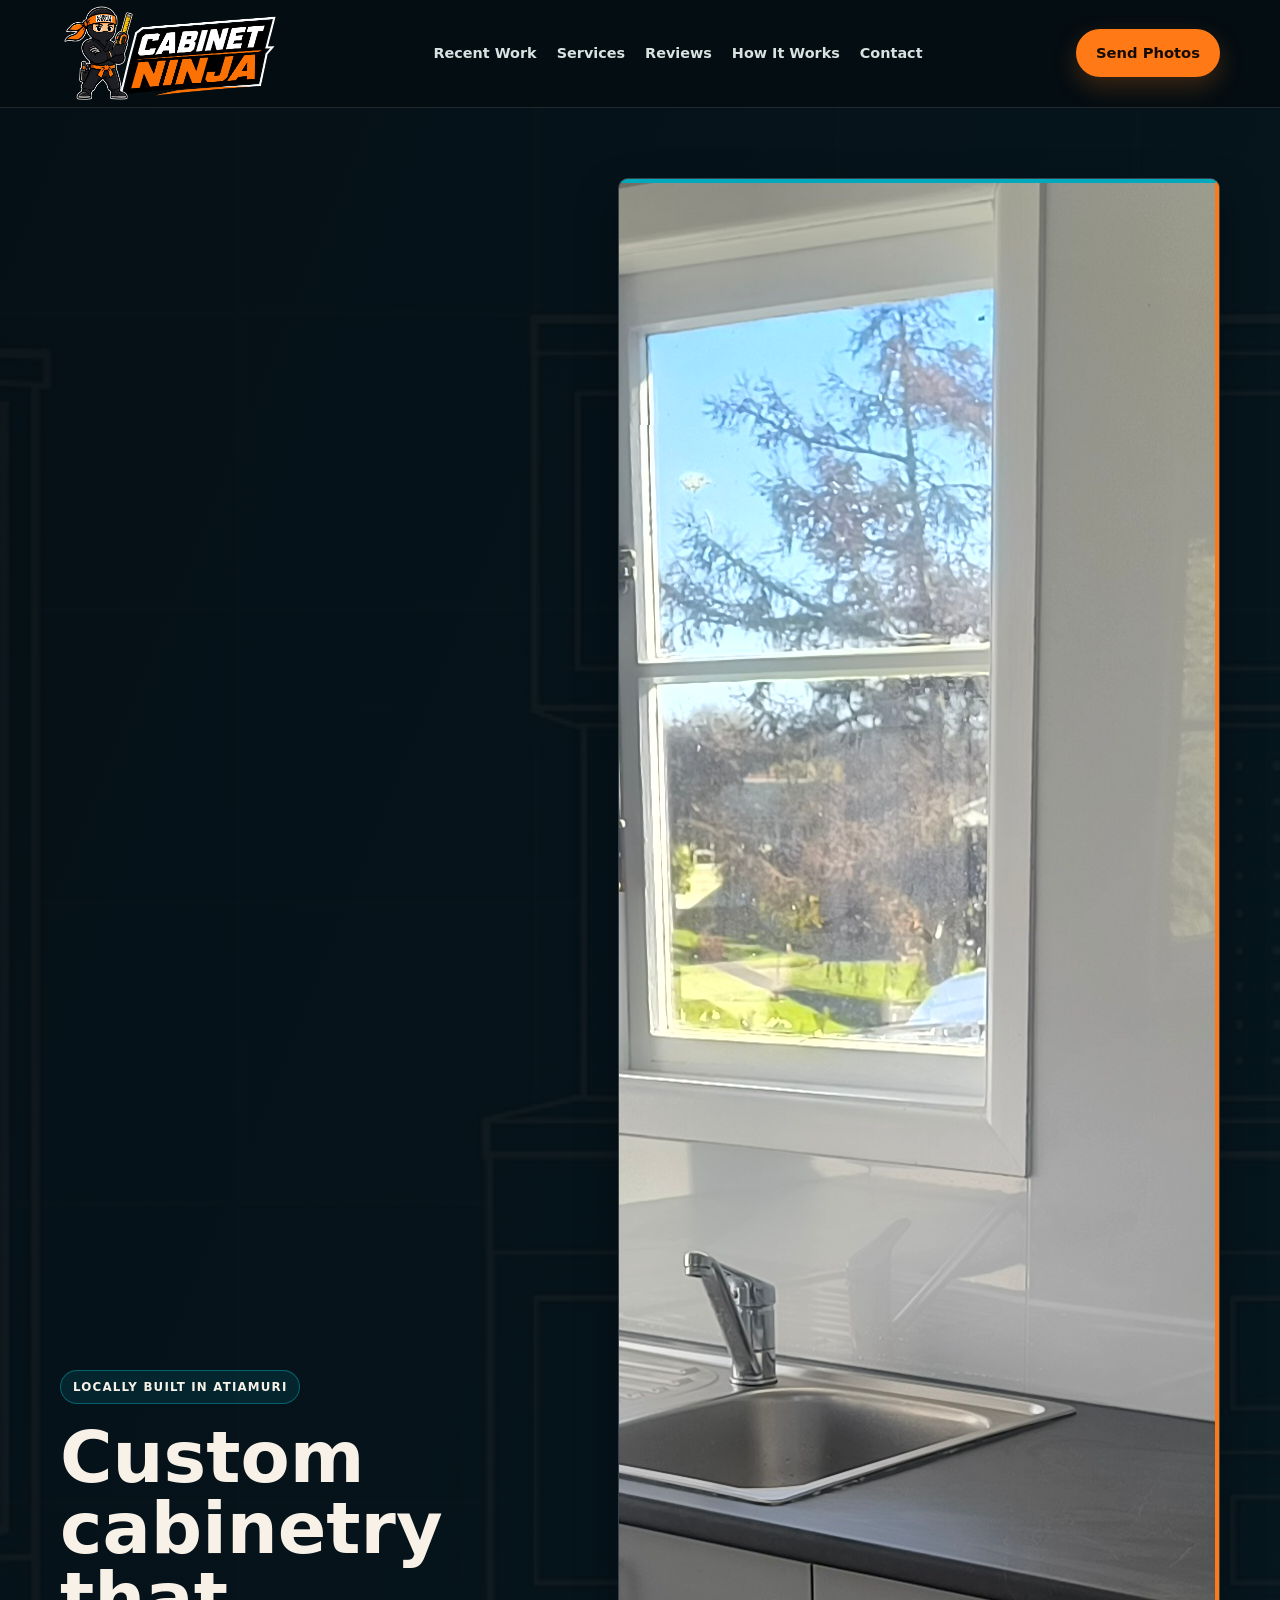
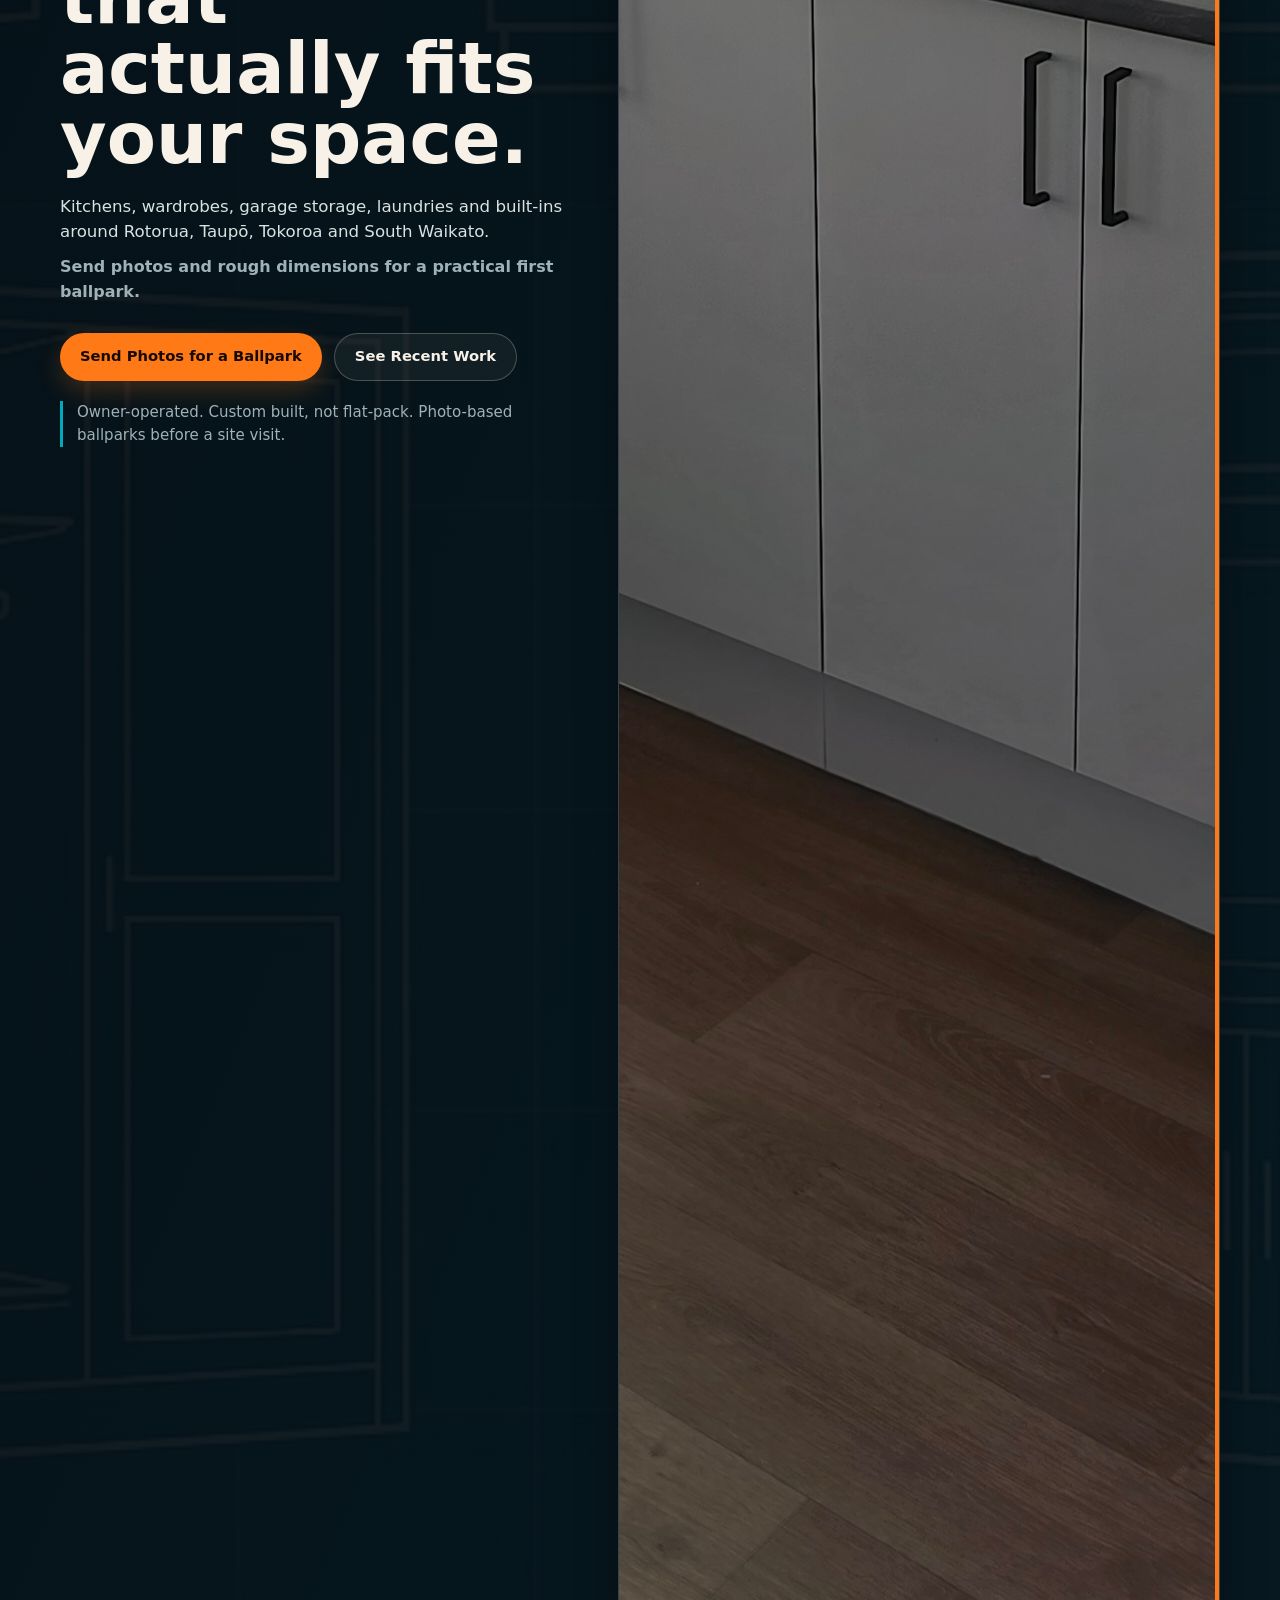
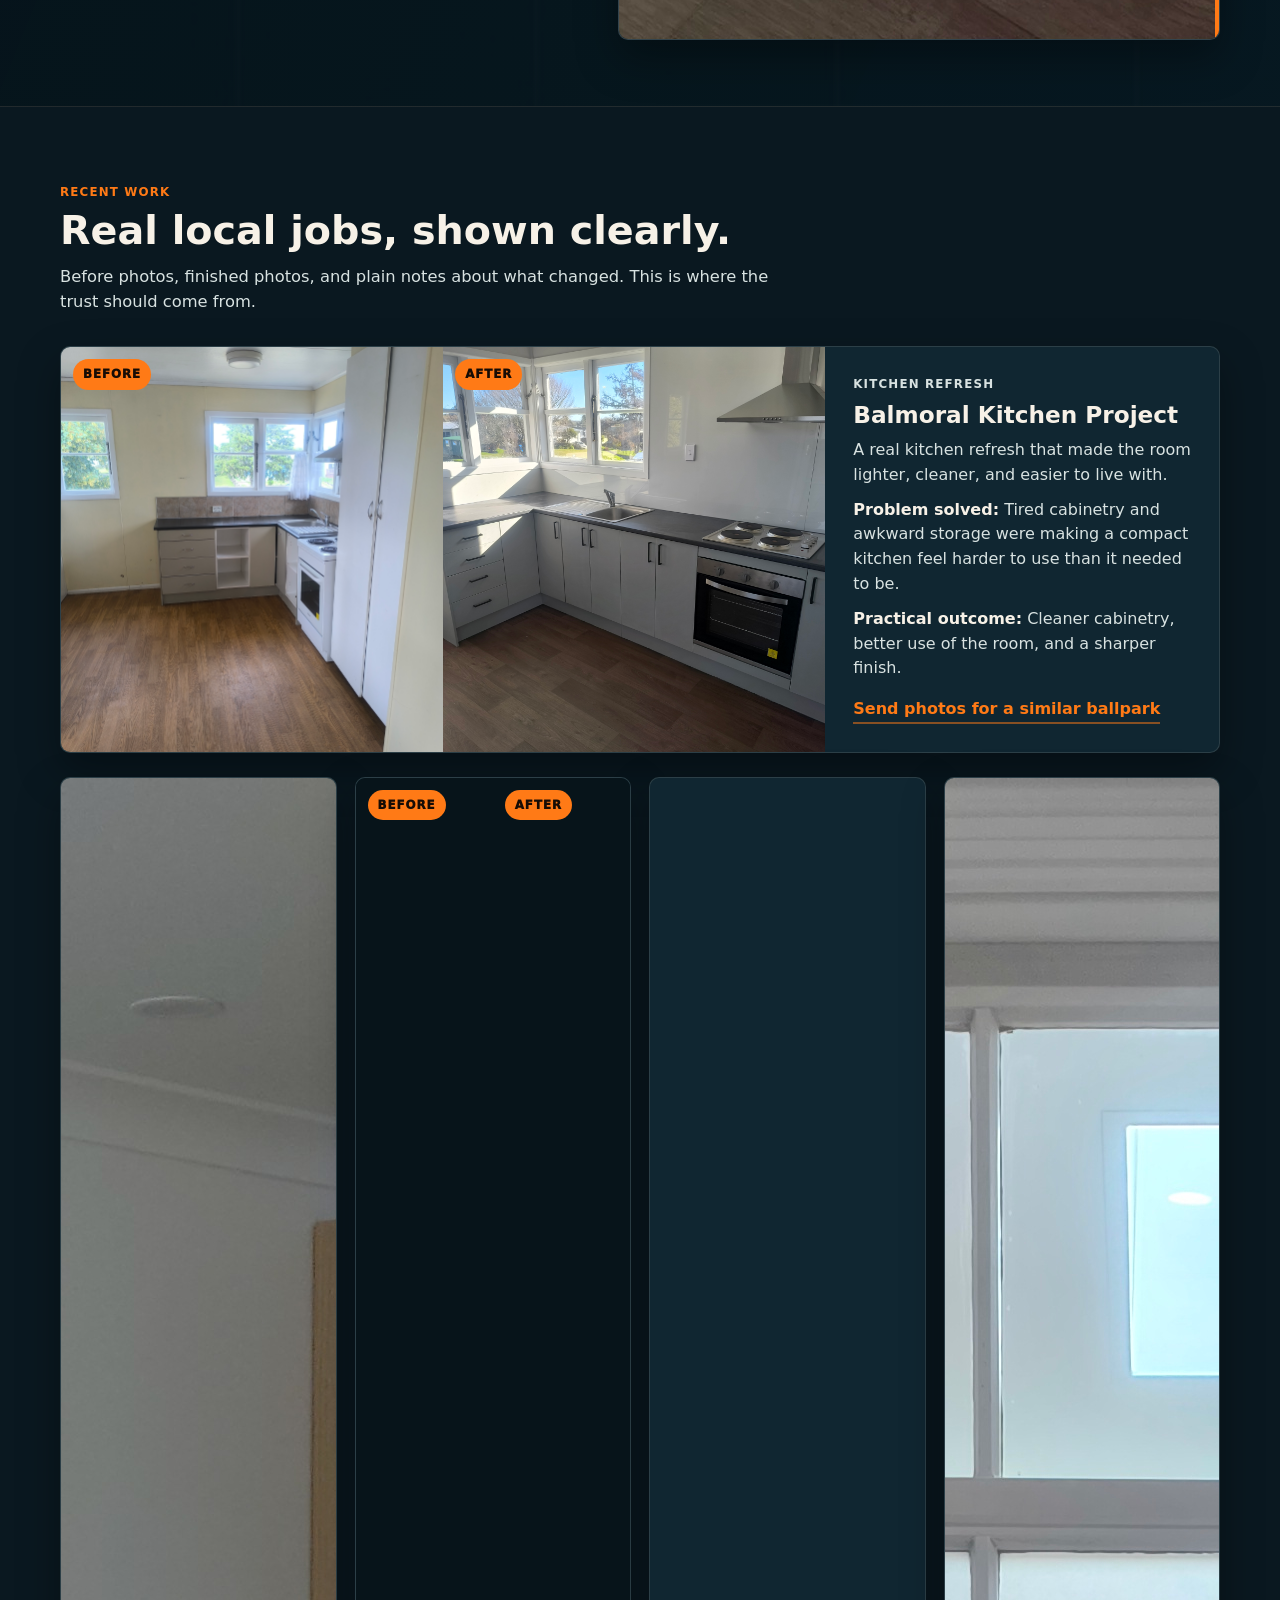
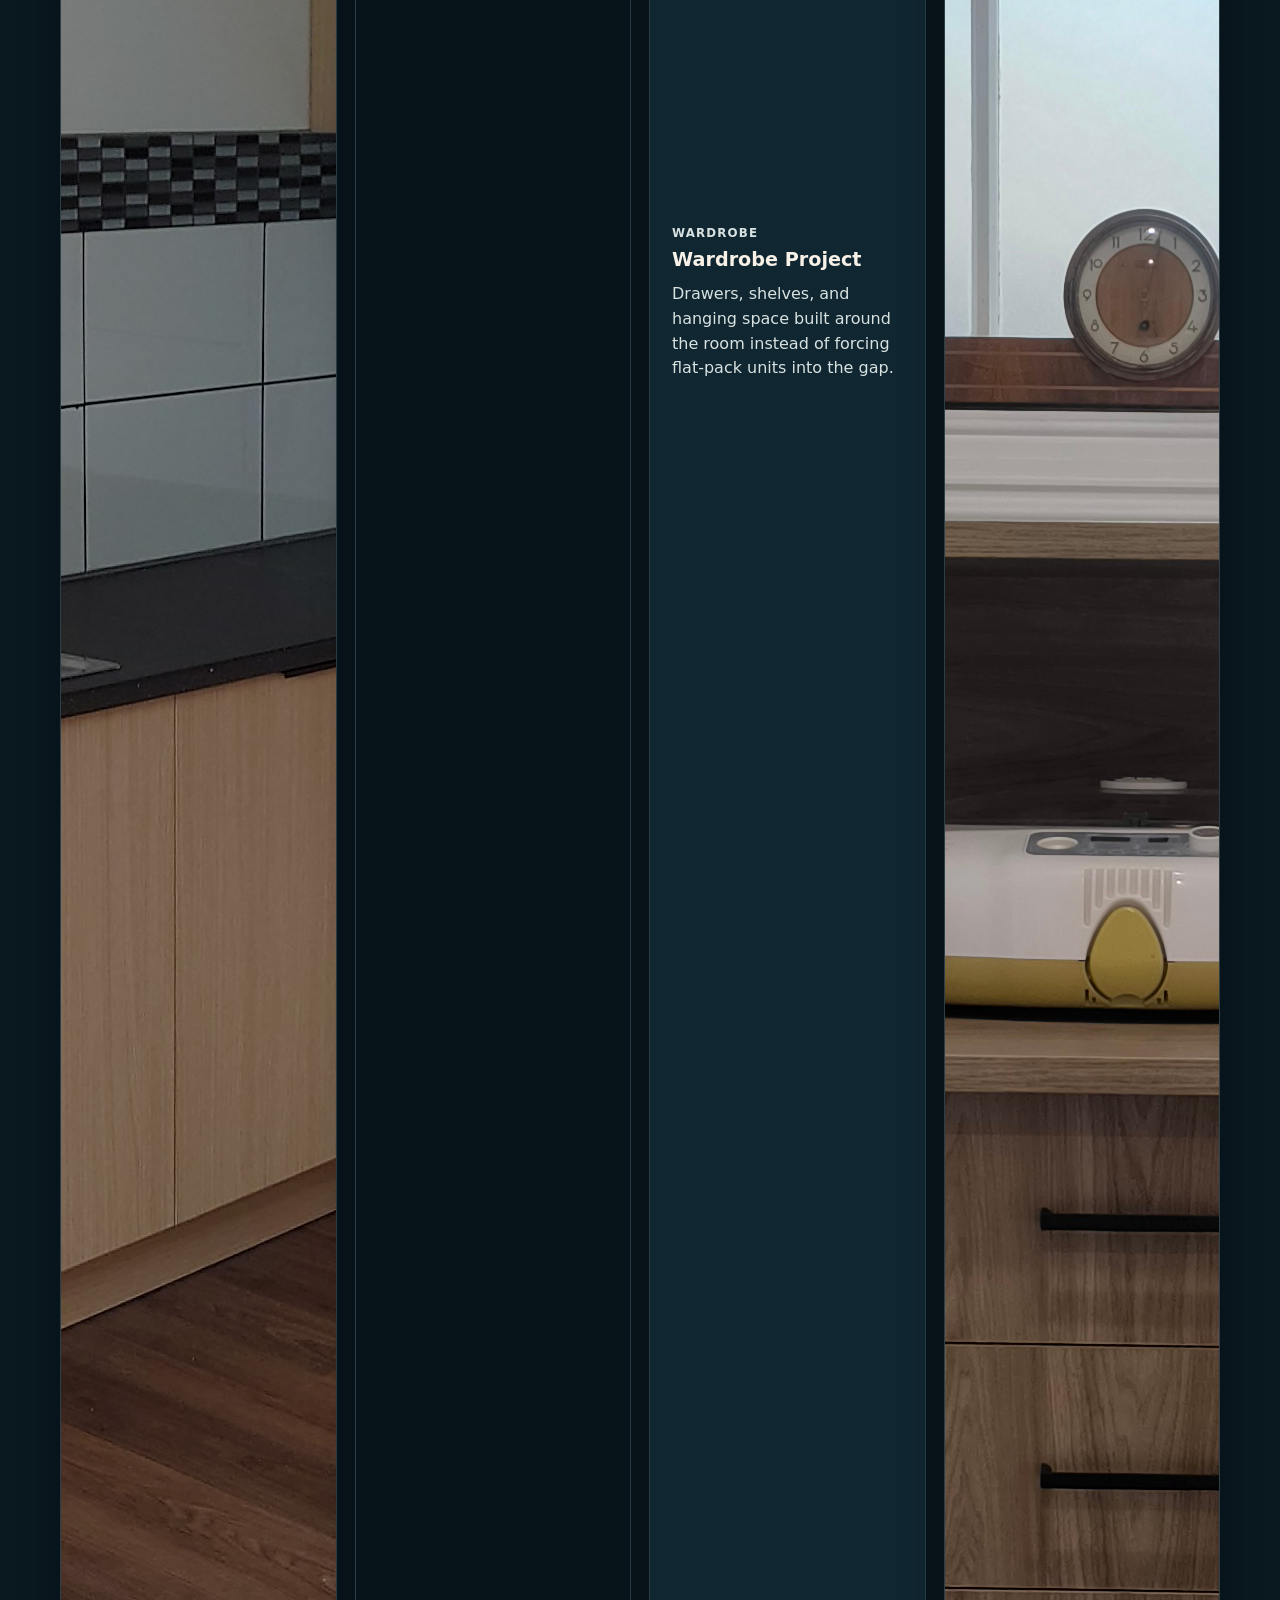
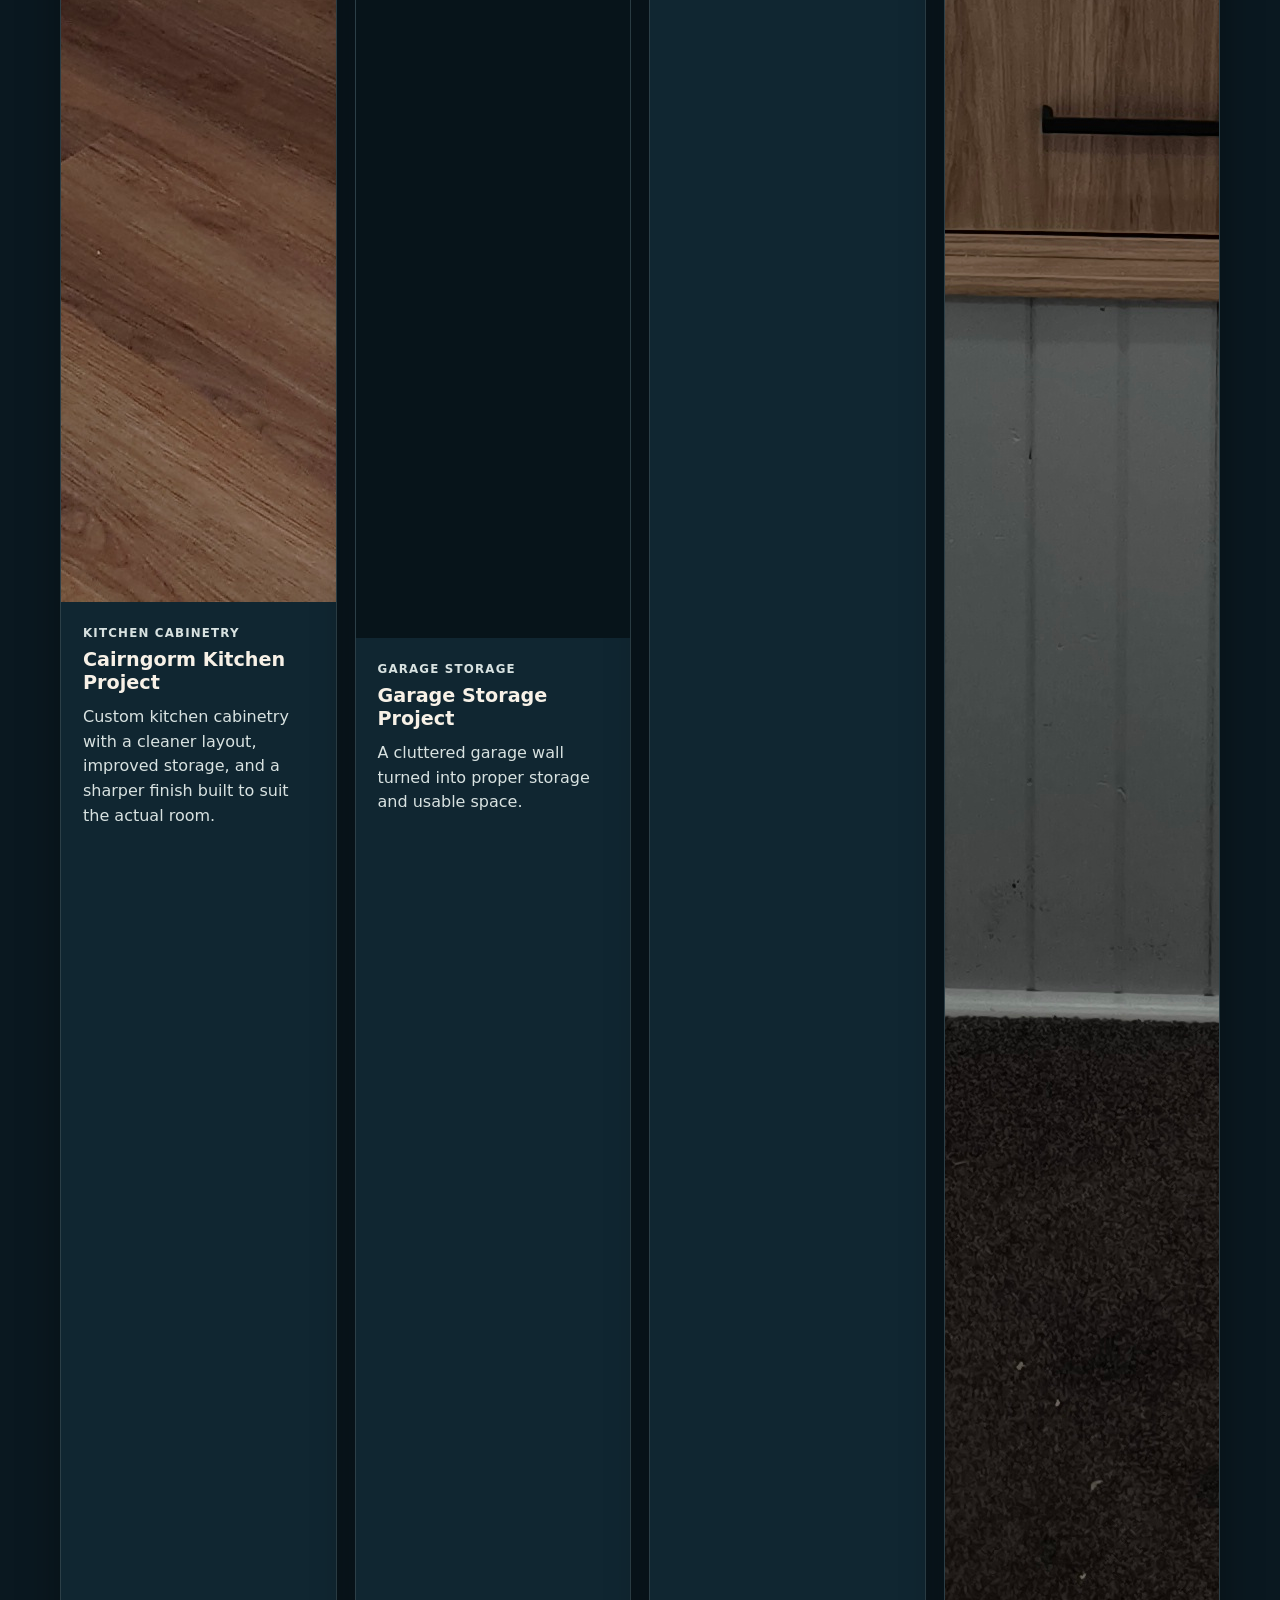
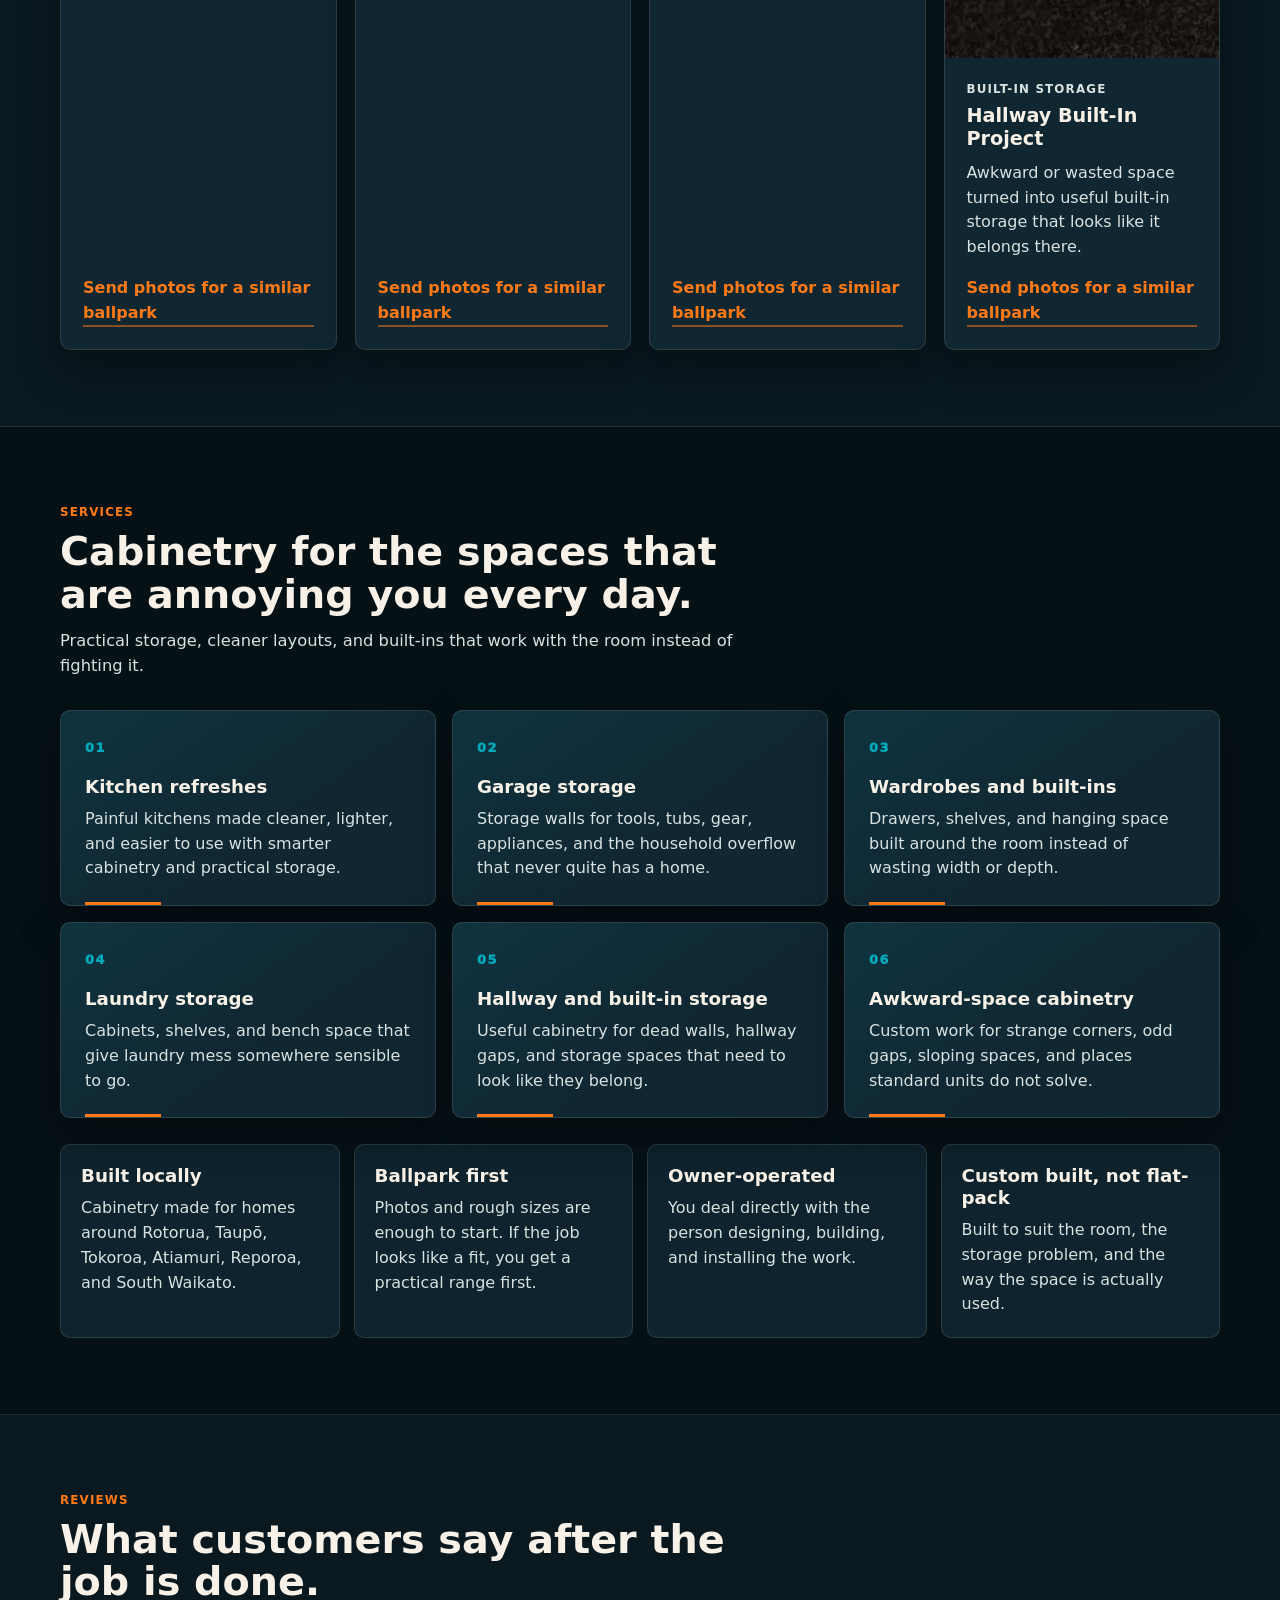
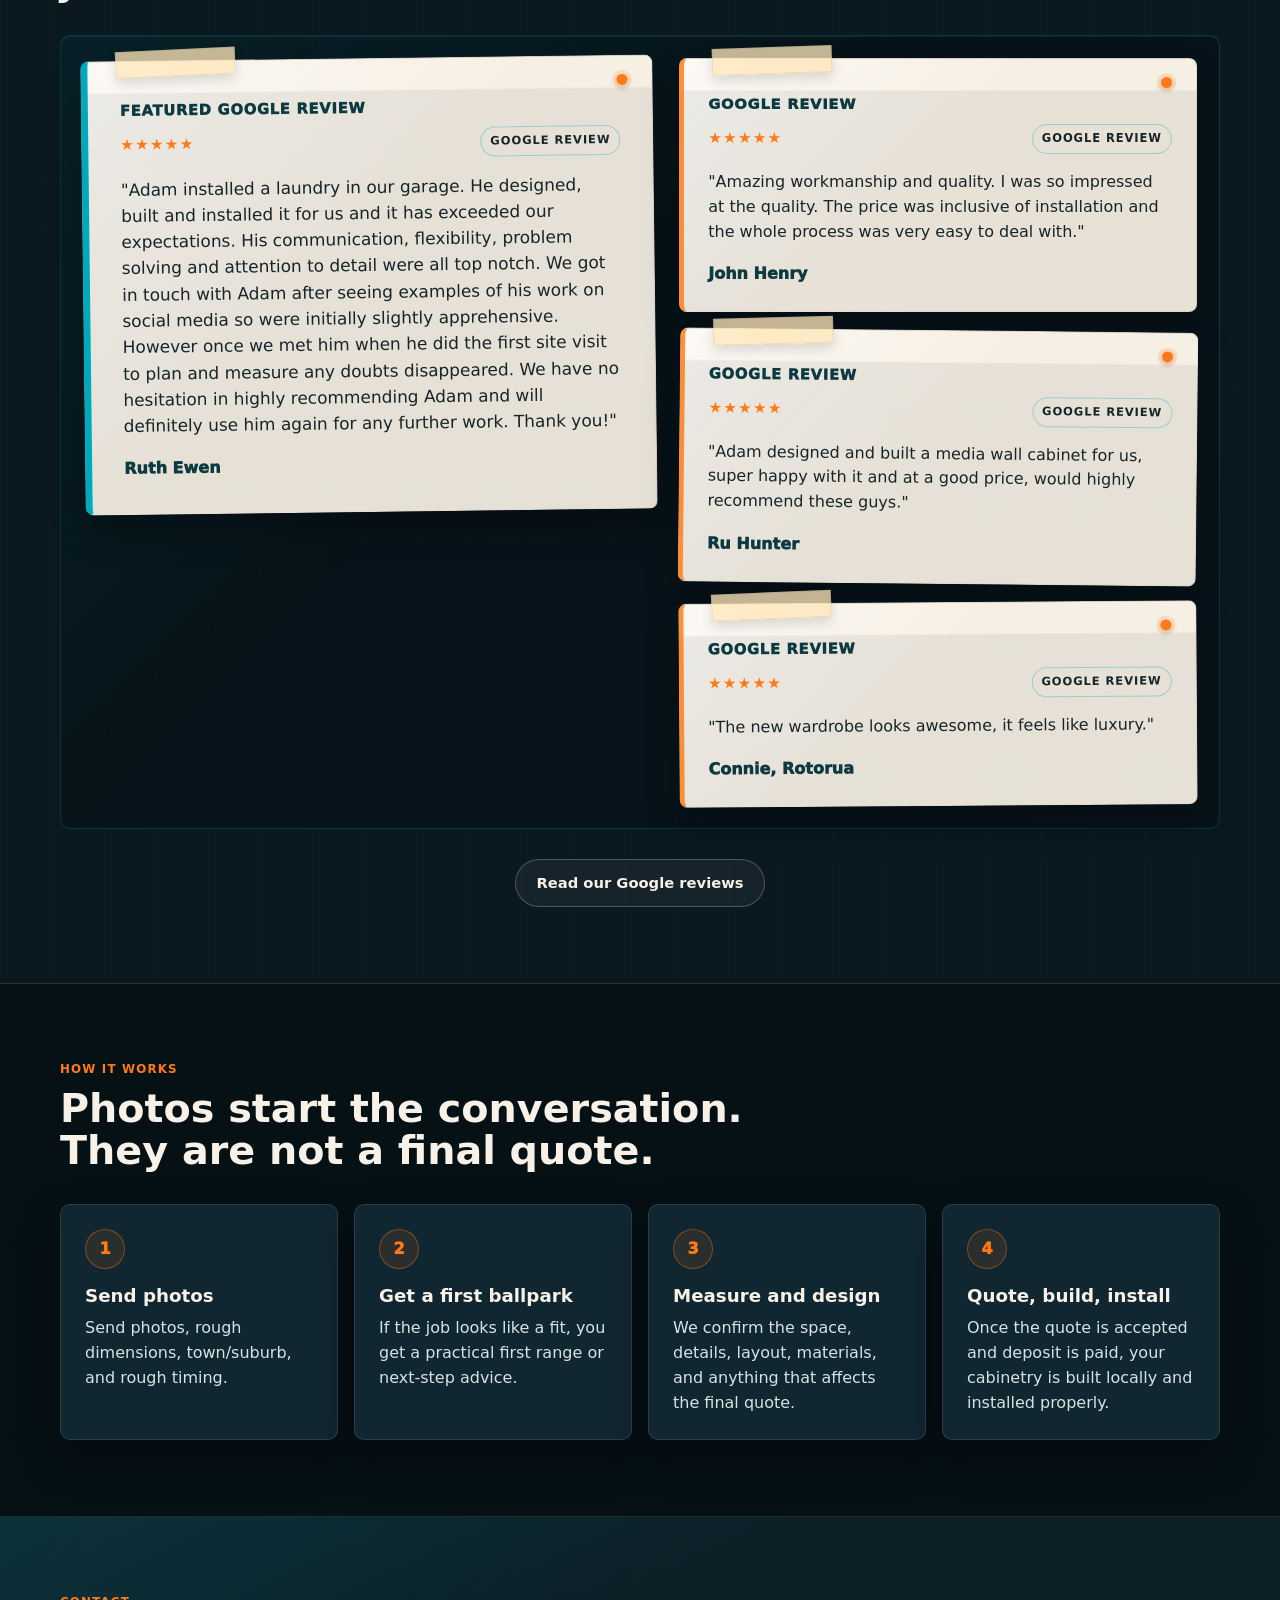
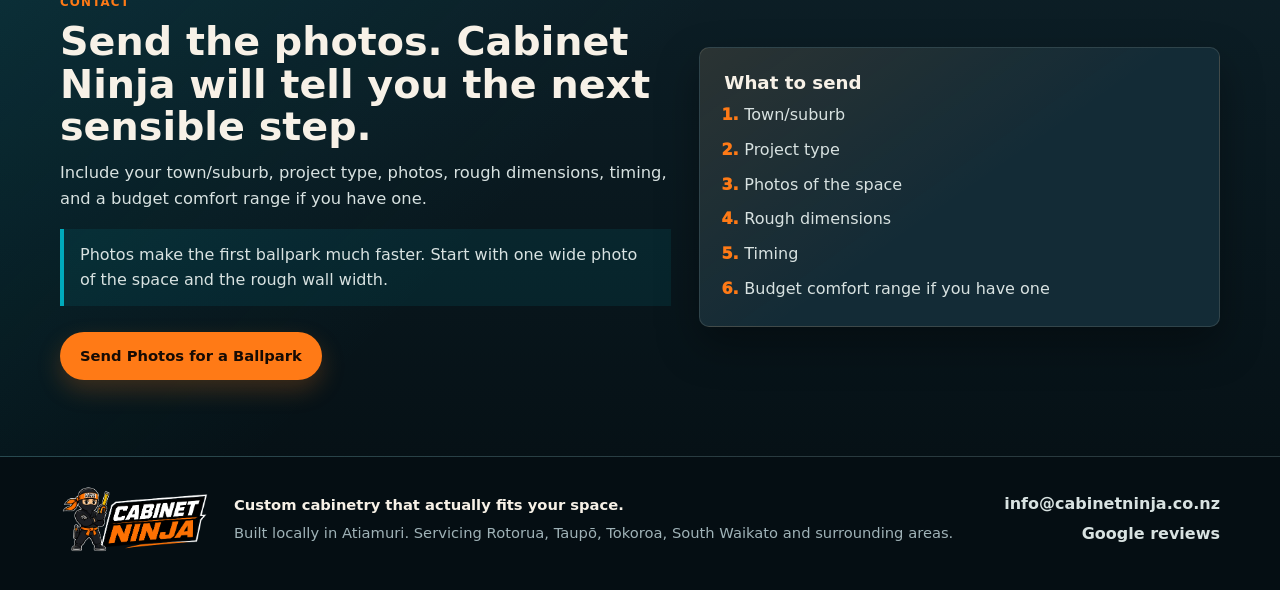
==== index.html @ d68d58af "Tighten homepage image markup Use the Balmoral kitchen hero, add intrinsic image dimensions and load" ====
<!DOCTYPE html>
<html lang="en-NZ">
<head>
  <meta charset="UTF-8" />
  <meta
    name="viewport"
    content="width=device-width, initial-scale=1.0"
  />
  <title>Cabinet Ninja | Custom Cabinetry, Kitchens, Wardrobes &amp; Garage Storage</title>
  <meta
    name="description"
    content="Custom cabinetry for kitchens, laundries, wardrobes, garage storage, hallway storage and built-ins around Rotorua, Taupō, Tokoroa and South Waikato. Send photos for a practical first ballpark."
  />
  <link rel="icon" type="image/svg+xml" href="favicon.svg" />
  <link rel="icon" type="image/png" href="img/4b Icon.png" />
  <link rel="apple-touch-icon" href="img/4b Icon.png" />
  <link rel="stylesheet" href="styles.css" />

  <!-- Google tag (gtag.js) -->
  <script async src="https://www.googletagmanager.com/gtag/js?id=G-3SF2MZD6NL"></script>
  <script>
    window.dataLayer = window.dataLayer || [];
    function gtag(){dataLayer.push(arguments);}
    gtag('js', new Date());
    gtag('config', 'G-3SF2MZD6NL');
  </script>
</head>
<body>
  <header class="site-header">
    <div class="container header-inner">
      <a href="#top" class="logo" aria-label="Cabinet Ninja home">
        <!-- Approved current horizontal/full logo chosen after visually inspecting logo files 1-7. -->
        <img src="img/7b Full Color For Dark Background.png" alt="Cabinet Ninja" width="3492" height="1692" decoding="async" />
      </a>

      <nav class="main-nav" aria-label="Primary navigation">
        <a href="#projects">Recent Work</a>
        <a href="#services">Services</a>
        <a href="#reviews">Reviews</a>
        <a href="#process">How It Works</a>
        <a href="#contact">Contact</a>
      </nav>

      <a href="#contact" class="header-cta">Send Photos</a>
    </div>
  </header>

  <main id="top">
    <section class="hero">
      <div class="container hero-grid">
        <div class="hero-copy">
          <p class="eyebrow">Locally built in Atiamuri</p>
          <h1>Custom cabinetry that actually fits your space.</h1>
          <p class="hero-text">
            Kitchens, wardrobes, garage storage, laundries and built-ins around Rotorua, Taupō, Tokoroa and South Waikato.
          </p>
          <p class="hero-support">Send photos and rough dimensions for a practical first ballpark.</p>

          <div class="hero-actions">
            <a href="#contact" class="btn btn-primary">Send Photos for a Ballpark</a>
            <a href="#projects" class="btn btn-secondary">See Recent Work</a>
          </div>

          <p class="trust-line">Owner-operated. Custom built, not flat-pack. Photo-based ballparks before a site visit.</p>
        </div>

        <figure class="hero-image-card">
          <img src="img/220 balmoral kitchen after.jpg" alt="Finished Cabinet Ninja Balmoral kitchen cabinetry" class="hero-image image-balmoral-after" width="4080" height="3060" fetchpriority="high" decoding="async" />
        </figure>
      </div>
    </section>

    <section class="projects section-dark-alt" id="projects">
      <div class="container">
        <div class="section-head">
          <p class="section-kicker">Recent Work</p>
          <h2>Real local jobs, shown clearly.</h2>
          <p class="section-text">
            Before photos, finished photos, and plain notes about what changed. This is where the trust should come from.
          </p>
        </div>

        <article class="feature-project">
          <div class="before-after">
            <figure>
              <img src="img/220 balmoral kitchen before 2.jpg" alt="Balmoral kitchen before Cabinet Ninja cabinetry refresh" class="image-balmoral-before" width="3060" height="4080" loading="lazy" decoding="async" />
              <figcaption>Before</figcaption>
            </figure>
            <figure>
              <img src="img/220 balmoral kitchen after.jpg" alt="Balmoral kitchen after Cabinet Ninja cabinetry refresh" class="image-balmoral-after" width="4080" height="3060" loading="lazy" decoding="async" />
              <figcaption>After</figcaption>
            </figure>
          </div>

          <div class="project-copy">
            <p class="project-label">Kitchen refresh</p>
            <h3>Balmoral Kitchen Project</h3>
            <p>A real kitchen refresh that made the room lighter, cleaner, and easier to live with.</p>
            <p><strong>Problem solved:</strong> Tired cabinetry and awkward storage were making a compact kitchen feel harder to use than it needed to be.</p>
            <p><strong>Practical outcome:</strong> Cleaner cabinetry, better use of the room, and a sharper finish.</p>
            <a href="#contact">Send photos for a similar ballpark</a>
          </div>
        </article>

        <div class="projects-grid">
          <article class="project-card">
            <img src="img/Cairngorm Kitchen after.jpeg" alt="Finished Cairngorm kitchen cabinetry by Cabinet Ninja" class="image-cairngorm-after" width="4032" height="3024" loading="lazy" decoding="async" />
            <div class="project-copy">
              <p class="project-label">Kitchen cabinetry</p>
              <h3>Cairngorm Kitchen Project</h3>
              <p>Custom kitchen cabinetry with a cleaner layout, improved storage, and a sharper finish built to suit the actual room.</p>
              <a href="#contact">Send photos for a similar ballpark</a>
            </div>
          </article>

          <article class="project-card">
            <div class="mini-before-after">
              <figure>
                <img src="img/karen garage before.jpg" alt="Garage wall before custom storage cabinetry" class="image-garage-before" width="4080" height="3060" loading="lazy" decoding="async" />
                <figcaption>Before</figcaption>
              </figure>
              <figure>
                <img src="img/karen garage after.jpg" alt="Garage wall after custom storage cabinetry" class="image-garage-after" width="4080" height="3060" loading="lazy" decoding="async" />
                <figcaption>After</figcaption>
              </figure>
            </div>
            <div class="project-copy">
              <p class="project-label">Garage storage</p>
              <h3>Garage Storage Project</h3>
              <p>A cluttered garage wall turned into proper storage and usable space.</p>
              <a href="#contact">Send photos for a similar ballpark</a>
            </div>
          </article>

          <article class="project-card">
            <img src="img/wardrobe.jpg" alt="Custom wardrobe drawers, shelves and hanging storage" class="image-wardrobe" width="1024" height="1024" loading="lazy" decoding="async" />
            <div class="project-copy">
              <p class="project-label">Wardrobe</p>
              <h3>Wardrobe Project</h3>
              <p>Drawers, shelves, and hanging space built around the room instead of forcing flat-pack units into the gap.</p>
              <a href="#contact">Send photos for a similar ballpark</a>
            </div>
          </article>

          <article class="project-card">
            <img src="img/hallway after.jpg" alt="Hallway space after custom built-in storage was installed" class="image-hallway-after" width="3060" height="4080" loading="lazy" decoding="async" />
            <div class="project-copy">
              <p class="project-label">Built-in storage</p>
              <h3>Hallway Built-In Project</h3>
              <p>Awkward or wasted space turned into useful built-in storage that looks like it belongs there.</p>
              <a href="#contact">Send photos for a similar ballpark</a>
            </div>
          </article>
        </div>
      </div>
    </section>

    <section class="services section-dark" id="services">
      <div class="container">
        <div class="section-head">
          <p class="section-kicker">Services</p>
          <h2>Cabinetry for the spaces that are annoying you every day.</h2>
          <p class="section-text">
            Practical storage, cleaner layouts, and built-ins that work with the room instead of fighting it.
          </p>
        </div>

        <div class="services-grid">
          <article class="service-card">
            <span class="service-mark">01</span>
            <h3>Kitchen refreshes</h3>
            <p>Painful kitchens made cleaner, lighter, and easier to use with smarter cabinetry and practical storage.</p>
          </article>

          <article class="service-card">
            <span class="service-mark">02</span>
            <h3>Garage storage</h3>
            <p>Storage walls for tools, tubs, gear, appliances, and the household overflow that never quite has a home.</p>
          </article>

          <article class="service-card">
            <span class="service-mark">03</span>
            <h3>Wardrobes and built-ins</h3>
            <p>Drawers, shelves, and hanging space built around the room instead of wasting width or depth.</p>
          </article>

          <article class="service-card">
            <span class="service-mark">04</span>
            <h3>Laundry storage</h3>
            <p>Cabinets, shelves, and bench space that give laundry mess somewhere sensible to go.</p>
          </article>

          <article class="service-card">
            <span class="service-mark">05</span>
            <h3>Hallway and built-in storage</h3>
            <p>Useful cabinetry for dead walls, hallway gaps, and storage spaces that need to look like they belong.</p>
          </article>

          <article class="service-card">
            <span class="service-mark">06</span>
            <h3>Awkward-space cabinetry</h3>
            <p>Custom work for strange corners, odd gaps, sloping spaces, and places standard units do not solve.</p>
          </article>
        </div>

        <div class="trust-cards" aria-label="Cabinet Ninja trust points">
          <article>
            <h3>Built locally</h3>
            <p>Cabinetry made for homes around Rotorua, Taupō, Tokoroa, Atiamuri, Reporoa, and South Waikato.</p>
          </article>
          <article>
            <h3>Ballpark first</h3>
            <p>Photos and rough sizes are enough to start. If the job looks like a fit, you get a practical range first.</p>
          </article>
          <article>
            <h3>Owner-operated</h3>
            <p>You deal directly with the person designing, building, and installing the work.</p>
          </article>
          <article>
            <h3>Custom built, not flat-pack</h3>
            <p>Built to suit the room, the storage problem, and the way the space is actually used.</p>
          </article>
        </div>
      </div>
    </section>

    <section class="reviews section-dark-alt" id="reviews">
      <div class="container">
        <div class="section-head">
          <p class="section-kicker">Reviews</p>
          <h2>What customers say after the job is done.</h2>
        </div>

        <div class="review-board">
          <blockquote class="review-card featured-review">
            <strong class="review-title">Featured Google review</strong>
            <div class="review-meta">
              <span class="stars" aria-label="5 out of 5 stars">&#9733;&#9733;&#9733;&#9733;&#9733;</span>
              <span class="review-badge">Google review</span>
            </div>
            <p>"Adam installed a laundry in our garage. He designed, built and installed it for us and it has exceeded our expectations. His communication, flexibility, problem solving and attention to detail were all top notch. We got in touch with Adam after seeing examples of his work on social media so were initially slightly apprehensive. However once we met him when he did the first site visit to plan and measure any doubts disappeared. We have no hesitation in highly recommending Adam and will definitely use him again for any further work. Thank you!"</p>
            <cite>Ruth Ewen</cite>
          </blockquote>

          <div class="review-stack">
            <blockquote class="review-card small-review">
              <strong class="review-title">Google review</strong>
              <div class="review-meta">
                <span class="stars" aria-label="5 out of 5 stars">&#9733;&#9733;&#9733;&#9733;&#9733;</span>
                <span class="review-badge">Google review</span>
              </div>
              <p>"Amazing workmanship and quality. I was so impressed at the quality. The price was inclusive of installation and the whole process was very easy to deal with."</p>
              <cite>John Henry</cite>
            </blockquote>

            <blockquote class="review-card small-review">
              <strong class="review-title">Google review</strong>
              <div class="review-meta">
                <span class="stars" aria-label="5 out of 5 stars">&#9733;&#9733;&#9733;&#9733;&#9733;</span>
                <span class="review-badge">Google review</span>
              </div>
              <p>"Adam designed and built a media wall cabinet for us, super happy with it and at a good price, would highly recommend these guys."</p>
              <cite>Ru Hunter</cite>
            </blockquote>

            <blockquote class="review-card small-review">
              <strong class="review-title">Google review</strong>
              <div class="review-meta">
                <span class="stars" aria-label="5 out of 5 stars">&#9733;&#9733;&#9733;&#9733;&#9733;</span>
                <span class="review-badge">Google review</span>
              </div>
              <p>"The new wardrobe looks awesome, it feels like luxury."</p>
              <cite>Connie, Rotorua</cite>
            </blockquote>
          </div>
        </div>

        <div class="section-cta-row">
          <a href="https://g.page/r/CVq0zs7loQWIEBM/review" class="btn btn-secondary">Read our Google reviews</a>
        </div>
      </div>
    </section>

    <section class="process section-dark" id="process">
      <div class="container">
        <div class="section-head">
          <p class="section-kicker">How It Works</p>
          <h2>Photos start the conversation. They are not a final quote.</h2>
        </div>

        <div class="process-grid">
          <div class="process-step">
            <span>1</span>
            <h3>Send photos</h3>
            <p>Send photos, rough dimensions, town/suburb, and rough timing.</p>
          </div>

          <div class="process-step">
            <span>2</span>
            <h3>Get a first ballpark</h3>
            <p>If the job looks like a fit, you get a practical first range or next-step advice.</p>
          </div>

          <div class="process-step">
            <span>3</span>
            <h3>Measure and design</h3>
            <p>We confirm the space, details, layout, materials, and anything that affects the final quote.</p>
          </div>

          <div class="process-step">
            <span>4</span>
            <h3>Quote, build, install</h3>
            <p>Once the quote is accepted and deposit is paid, your cabinetry is built locally and installed properly.</p>
          </div>
        </div>
      </div>
    </section>

    <section class="cta section-cta" id="contact">
      <div class="container cta-inner">
        <div class="cta-copy">
          <p class="section-kicker">Contact</p>
          <h2>Send the photos. Cabinet Ninja will tell you the next sensible step.</h2>
          <p class="section-text">
            Include your town/suburb, project type, photos, rough dimensions, timing, and a budget comfort range if you have one.
          </p>
          <p class="microcopy">
            Photos make the first ballpark much faster. Start with one wide photo of the space and the rough wall width.
          </p>
          <a href="mailto:info@cabinetninja.co.nz?subject=Cabinet%20Ninja%20Ballpark%20Request&amp;body=Hi%20Cabinet%20Ninja%2C%0D%0A%0D%0ATown%2Fsuburb%3A%0D%0AProject%20type%3A%0D%0ARough%20dimensions%3A%0D%0ATiming%3A%0D%0ABudget%20comfort%20range%3A%0D%0ANotes%3A%0D%0A%0D%0AI%20have%20attached%20photos%20of%20the%20space." class="btn btn-primary">
            Send Photos for a Ballpark
          </a>
        </div>

        <div class="cta-box">
          <h3>What to send</h3>
          <ol>
            <li>Town/suburb</li>
            <li>Project type</li>
            <li>Photos of the space</li>
            <li>Rough dimensions</li>
            <li>Timing</li>
            <li>Budget comfort range if you have one</li>
          </ol>
        </div>
      </div>
    </section>
  </main>

  <footer class="site-footer">
    <div class="container footer-grid">
      <a href="#top" class="footer-logo" aria-label="Cabinet Ninja home">
        <img src="img/7b Full Color For Dark Background.png" alt="Cabinet Ninja" width="3492" height="1692" loading="lazy" decoding="async" />
      </a>

      <div class="footer-copy">
        <strong>Custom cabinetry that actually fits your space.</strong>
        <span>Built locally in Atiamuri. Servicing Rotorua, Taupō, Tokoroa, South Waikato and surrounding areas.</span>
      </div>

      <div class="footer-links">
        <a href="mailto:info@cabinetninja.co.nz">info@cabinetninja.co.nz</a>
        <a href="https://g.page/r/CVq0zs7loQWIEBM/review">Google reviews</a>
      </div>
    </div>
  </footer>
</body>
</html>
---- styles.css ----
:root {
  --bg: #061116;
  --bg-alt: #0a1820;
  --panel: #102631;
  --panel-soft: #132b36;
  --ink: #f7f1e7;
  --paper: #f6efe3;
  --paper-ink: #17252a;
  --soft: #d8e2e1;
  --muted: #9fb2b7;
  --line: rgba(247, 241, 231, 0.12);
  --teal: #00aabc;
  --orange: #ff7a16;
  --orange-hover: #ff8b2e;
  --shadow: 0 18px 42px rgba(0, 0, 0, 0.34);
  --paper-shadow: 0 18px 34px rgba(0, 0, 0, 0.28);
  --radius: 10px;
  --max: 1160px;
  --font: system-ui, -apple-system, BlinkMacSystemFont, "Segoe UI", Roboto, Arial, sans-serif;
}

* {
  box-sizing: border-box;
  margin: 0;
  padding: 0;
}

html {
  scroll-behavior: smooth;
}

body {
  background: var(--bg);
  color: var(--ink);
  font-family: var(--font);
  line-height: 1.55;
}

img {
  display: block;
  max-width: 100%;
}

a {
  color: inherit;
  text-decoration: none;
}

.container {
  width: min(var(--max), calc(100% - 40px));
  margin: 0 auto;
}

.site-header {
  position: sticky;
  top: 0;
  z-index: 50;
  background: rgba(5, 14, 19, 0.96);
  border-bottom: 1px solid var(--line);
  backdrop-filter: blur(12px);
}

.header-inner {
  min-height: 76px;
  display: flex;
  align-items: center;
  justify-content: space-between;
  gap: 22px;
}

.logo img {
  width: 220px;
  height: auto;
}

.main-nav {
  display: flex;
  align-items: center;
  gap: 20px;
  flex-wrap: wrap;
}

.main-nav a {
  color: var(--soft);
  font-size: 0.9rem;
  font-weight: 800;
}

.main-nav a:hover {
  color: var(--orange);
}

.header-cta,
.btn {
  min-height: 48px;
  display: inline-flex;
  align-items: center;
  justify-content: center;
  padding: 0 20px;
  border-radius: 999px;
  font-size: 0.92rem;
  font-weight: 900;
  text-align: center;
  transition: transform 0.18s ease, background 0.18s ease, border-color 0.18s ease;
}

.header-cta,
.btn-primary {
  background: var(--orange);
  color: #160b04;
  box-shadow: 0 10px 24px rgba(255, 122, 22, 0.22);
}

.header-cta:hover,
.btn-primary:hover {
  transform: translateY(-1px);
  background: var(--orange-hover);
}

.btn-secondary {
  color: var(--ink);
  border: 1px solid rgba(247, 241, 231, 0.24);
  background: rgba(247, 241, 231, 0.05);
}

.btn-secondary:hover {
  border-color: rgba(0, 170, 188, 0.55);
  background: rgba(0, 170, 188, 0.12);
}

.hero {
  padding: 70px 0 66px;
  background:
    linear-gradient(112deg, rgba(5, 13, 18, 0.96), rgba(7, 20, 27, 0.95)),
    url("img/blueprint2.jpg") center/cover no-repeat;
  border-bottom: 1px solid var(--line);
}

.hero-grid {
  display: grid;
  grid-template-columns: minmax(0, 0.92fr) minmax(420px, 1.08fr);
  gap: 46px;
  align-items: center;
}

.eyebrow,
.section-kicker,
.project-label {
  text-transform: uppercase;
  letter-spacing: 0.1em;
  font-size: 0.74rem;
  font-weight: 900;
}

.eyebrow {
  width: fit-content;
  margin-bottom: 18px;
  padding: 7px 12px;
  color: var(--ink);
  border: 1px solid rgba(0, 170, 188, 0.45);
  border-radius: 999px;
  background: rgba(0, 170, 188, 0.13);
}

.section-kicker,
.project-label {
  color: var(--orange);
}

.hero h1 {
  max-width: 13ch;
  margin-bottom: 20px;
  font-size: clamp(2.75rem, 5.6vw, 5rem);
  line-height: 0.98;
  letter-spacing: 0;
}

.hero-text {
  max-width: 50ch;
  color: var(--soft);
  font-size: clamp(1.04rem, 1.25vw, 1.18rem);
}

.hero-support,
.trust-line {
  max-width: 54ch;
  color: var(--muted);
}

.hero-support {
  margin-top: 10px;
  font-weight: 800;
}

.hero-actions {
  display: flex;
  flex-wrap: wrap;
  gap: 12px;
  margin: 28px 0 20px;
}

.trust-line {
  padding-left: 14px;
  border-left: 3px solid var(--teal);
  font-size: 0.94rem;
}

.hero-image-card {
  position: relative;
  overflow: hidden;
  border: 1px solid rgba(247, 241, 231, 0.15);
  border-radius: var(--radius);
  background: var(--panel);
  box-shadow: var(--shadow);
}

.hero-image-card::before {
  content: "";
  position: absolute;
  inset: 0;
  z-index: 1;
  pointer-events: none;
  border-top: 4px solid var(--teal);
  border-right: 4px solid var(--orange);
}

.hero-image {
  width: 100%;
  aspect-ratio: 16 / 11;
  object-fit: cover;
  object-position: center;
}

.section-dark {
  background: var(--bg);
}

.section-dark-alt {
  background: var(--bg-alt);
}

.services,
.projects,
.reviews,
.process,
.cta {
  padding: 76px 0;
  border-bottom: 1px solid var(--line);
}

.section-head {
  max-width: 720px;
  margin-bottom: 32px;
}

.section-head h2,
.cta-copy h2 {
  margin: 8px 0 12px;
  font-size: clamp(1.85rem, 3.1vw, 2.85rem);
  line-height: 1.08;
  letter-spacing: 0;
}

.section-text {
  color: var(--soft);
  font-size: 1.02rem;
}

.feature-project,
.project-card,
.service-card,
.trust-cards article,
.process-step,
.cta-box {
  border: 1px solid var(--line);
  border-radius: var(--radius);
  background: var(--panel);
  box-shadow: var(--shadow);
}

.feature-project {
  overflow: hidden;
  display: grid;
  grid-template-columns: minmax(0, 1.32fr) minmax(330px, 0.68fr);
  margin-bottom: 24px;
}

.before-after,
.mini-before-after {
  display: grid;
  grid-template-columns: repeat(2, minmax(0, 1fr));
}

.before-after figure,
.mini-before-after figure {
  position: relative;
  min-width: 0;
  background: #07141a;
}

.before-after img {
  width: 100%;
  height: 100%;
  min-height: 360px;
  aspect-ratio: 4 / 3;
  object-fit: cover;
}

.before-after figure:first-child img {
  object-position: center;
}

.before-after figure:nth-child(2) img {
  object-position: center;
}

.before-after figcaption,
.mini-before-after figcaption {
  position: absolute;
  left: 12px;
  top: 12px;
  padding: 6px 10px;
  color: #170c05;
  background: var(--orange);
  border-radius: 999px;
  font-size: 0.74rem;
  font-weight: 950;
  text-transform: uppercase;
  letter-spacing: 0.08em;
}

.projects-grid {
  display: grid;
  grid-template-columns: repeat(4, minmax(0, 1fr));
  gap: 18px;
}

.project-card {
  overflow: hidden;
  display: flex;
  flex-direction: column;
}

.project-card > img {
  width: 100%;
  aspect-ratio: 4 / 3;
  object-fit: cover;
}

.project-card:nth-child(1) > img {
  object-position: center;
}

.project-card:nth-child(3) > img {
  object-position: center top;
}

.project-card:nth-child(4) > img {
  object-position: center;
}

.mini-before-after img {
  width: 100%;
  aspect-ratio: 4 / 3;
  object-fit: cover;
}

.project-copy {
  display: flex;
  flex: 1;
  flex-direction: column;
  padding: 22px;
}

.project-copy h3 {
  margin: 7px 0 10px;
  font-size: 1.2rem;
  line-height: 1.18;
}

.feature-project .project-copy {
  justify-content: center;
  padding: 28px;
}

.feature-project .project-copy h3 {
  font-size: 1.45rem;
}

.project-copy p {
  color: var(--soft);
}

.project-copy p + p {
  margin-top: 10px;
}

.project-copy strong {
  color: var(--ink);
}

.project-copy a {
  width: fit-content;
  margin-top: auto;
  padding-top: 16px;
  color: var(--orange);
  font-weight: 900;
  border-bottom: 2px solid rgba(255, 122, 22, 0.5);
}

.project-copy a:hover {
  color: var(--orange-hover);
  border-bottom-color: var(--orange-hover);
}

.services-grid {
  display: grid;
  grid-template-columns: repeat(3, minmax(0, 1fr));
  gap: 16px;
}

.service-card {
  position: relative;
  min-height: 190px;
  padding: 24px;
  background:
    linear-gradient(145deg, rgba(0, 170, 188, 0.1), transparent 62%),
    var(--panel);
}

.service-card::after {
  content: "";
  position: absolute;
  left: 24px;
  bottom: 0;
  width: 76px;
  height: 3px;
  background: var(--orange);
}

.service-mark {
  display: inline-block;
  margin-bottom: 18px;
  color: var(--teal);
  font-size: 0.8rem;
  font-weight: 950;
  letter-spacing: 0.12em;
}

.service-card h3,
.trust-cards h3,
.process-step h3,
.cta-box h3 {
  margin-bottom: 9px;
  font-size: 1.14rem;
  line-height: 1.2;
}

.service-card p,
.trust-cards p,
.process-step p,
.cta-box li {
  color: var(--soft);
}

.trust-cards {
  display: grid;
  grid-template-columns: repeat(4, minmax(0, 1fr));
  gap: 14px;
  margin-top: 26px;
}

.trust-cards article {
  padding: 20px;
  background: rgba(19, 43, 54, 0.72);
  box-shadow: none;
}

.reviews {
  position: relative;
  overflow: hidden;
}

.reviews::before {
  content: "";
  position: absolute;
  inset: 0;
  pointer-events: none;
  background:
    linear-gradient(90deg, rgba(0, 170, 188, 0.06) 1px, transparent 1px),
    linear-gradient(0deg, rgba(0, 170, 188, 0.04) 1px, transparent 1px);
  background-size: 52px 52px;
  opacity: 0.4;
}

.reviews .container {
  position: relative;
  z-index: 1;
}

.review-board {
  padding: 22px;
  display: grid;
  grid-template-columns: minmax(0, 1.05fr) minmax(340px, 0.95fr);
  gap: 24px;
  align-items: start;
  border: 1px solid rgba(0, 170, 188, 0.22);
  border-radius: var(--radius);
  background:
    linear-gradient(135deg, rgba(0, 170, 188, 0.09), transparent 42%),
    rgba(5, 14, 19, 0.44);
  box-shadow: inset 0 1px 0 rgba(247, 241, 231, 0.06);
}

.review-stack {
  display: grid;
  gap: 18px;
}

.review-card {
  position: relative;
  color: var(--paper-ink);
  background:
    linear-gradient(180deg, rgba(23, 37, 42, 0) 0 31px, rgba(23, 37, 42, 0.07) 32px),
    linear-gradient(135deg, rgba(255, 255, 255, 0.64), rgba(255, 255, 255, 0) 46%),
    var(--paper);
  border: 1px solid rgba(22, 12, 5, 0.1);
  border-radius: 8px;
  box-shadow: var(--paper-shadow);
  isolation: isolate;
}

.review-card::before {
  content: "";
  position: absolute;
  z-index: 2;
  left: 28px;
  top: -12px;
  width: 118px;
  height: 25px;
  transform: rotate(-2deg);
  border: 1px solid rgba(23, 37, 42, 0.08);
  background: rgba(255, 232, 186, 0.76);
  box-shadow: 0 6px 12px rgba(0, 0, 0, 0.12);
}

.review-card::after {
  content: "";
  position: absolute;
  z-index: 2;
  right: 24px;
  top: 18px;
  width: 11px;
  height: 11px;
  border-radius: 50%;
  background: var(--orange);
  box-shadow:
    0 0 0 4px rgba(255, 122, 22, 0.16),
    0 2px 7px rgba(0, 0, 0, 0.2);
}

.featured-review {
  padding: 38px 32px 32px;
  transform: rotate(-0.7deg);
  border-left: 7px solid var(--teal);
}

.small-review {
  padding: 34px 24px 24px;
  border-left: 5px solid rgba(255, 122, 22, 0.82);
}

.review-stack .small-review:nth-child(2) {
  transform: rotate(0.6deg);
}

.review-stack .small-review:nth-child(3) {
  transform: rotate(-0.4deg);
}

.review-meta {
  display: flex;
  align-items: center;
  justify-content: space-between;
  gap: 12px;
  margin: 8px 0 16px;
}

.review-title {
  display: block;
  color: #0d3941;
  font-size: 0.92rem;
  font-weight: 950;
  letter-spacing: 0.05em;
  text-transform: uppercase;
}

.stars {
  color: var(--orange);
  font-size: 0.95rem;
  letter-spacing: 0.08em;
}

.review-badge {
  padding: 5px 9px;
  color: var(--paper-ink);
  border: 1px solid rgba(0, 170, 188, 0.34);
  border-radius: 999px;
  font-size: 0.72rem;
  font-weight: 900;
  text-transform: uppercase;
  letter-spacing: 0.08em;
}

.review-card p {
  font-size: 1rem;
}

.featured-review p {
  font-size: 1.06rem;
}

.review-card cite {
  display: block;
  margin-top: 18px;
  color: #0d3941;
  font-style: normal;
  font-weight: 950;
}

.section-cta-row {
  display: flex;
  justify-content: center;
  margin-top: 30px;
}

.process-grid {
  display: grid;
  grid-template-columns: repeat(4, minmax(0, 1fr));
  gap: 16px;
}

.process-step {
  padding: 24px;
}

.process-step span {
  width: 40px;
  height: 40px;
  display: grid;
  place-items: center;
  margin-bottom: 16px;
  color: var(--orange);
  font-weight: 950;
  border: 1px solid rgba(255, 122, 22, 0.38);
  border-radius: 50%;
  background: rgba(255, 122, 22, 0.11);
}

.section-cta {
  background:
    linear-gradient(135deg, rgba(0, 170, 188, 0.13), transparent 44%),
    linear-gradient(180deg, #0d2028 0%, #061116 100%);
}

.cta-inner {
  display: grid;
  grid-template-columns: 1.08fr 0.92fr;
  gap: 28px;
  align-items: center;
}

.microcopy {
  max-width: 62ch;
  margin: 18px 0 26px;
  padding: 14px 16px;
  color: var(--soft);
  background: rgba(0, 170, 188, 0.1);
  border-left: 4px solid var(--teal);
}

.cta-box {
  padding: 24px;
  background:
    linear-gradient(145deg, rgba(255, 122, 22, 0.1), transparent 52%),
    var(--panel-soft);
}

.cta-box ol {
  display: grid;
  gap: 10px;
  padding-left: 20px;
}

.cta-box li::marker {
  color: var(--orange);
  font-weight: 950;
}

.site-footer {
  background: #050e13;
  padding: 26px 0 34px;
}

.footer-grid {
  display: grid;
  grid-template-columns: 150px minmax(0, 1fr) auto;
  gap: 24px;
  align-items: center;
}

.footer-logo img {
  width: 150px;
  height: auto;
}

.footer-copy,
.footer-links {
  display: grid;
  gap: 5px;
}

.footer-copy {
  color: var(--muted);
  font-size: 0.92rem;
}

.footer-copy strong {
  color: var(--ink);
}

.footer-links {
  justify-items: end;
}

.footer-links a {
  color: var(--soft);
  font-weight: 850;
}

.footer-links a:hover {
  color: var(--orange);
}

@media (max-width: 1120px) {
  .header-inner {
    flex-wrap: wrap;
  }

  .hero-grid,
  .feature-project,
  .review-board,
  .cta-inner {
    grid-template-columns: 1fr;
  }

  .hero h1 {
    max-width: 14ch;
  }

  .projects-grid,
  .services-grid,
  .trust-cards,
  .process-grid {
    grid-template-columns: repeat(2, minmax(0, 1fr));
  }

  .footer-grid {
    grid-template-columns: 1fr;
  }

  .footer-links {
    justify-items: start;
  }
}

@media (max-width: 760px) {
  .container {
    width: min(var(--max), calc(100% - 28px));
  }

  .header-inner {
    min-height: auto;
    padding: 14px 0;
    flex-direction: column;
    align-items: stretch;
    gap: 14px;
  }

  .logo {
    display: flex;
    justify-content: center;
  }

  .logo img {
    width: min(230px, 76vw);
  }

  .main-nav {
    justify-content: center;
    gap: 12px 15px;
  }

  .main-nav a {
    font-size: 0.86rem;
  }

  .header-cta,
  .btn {
    width: 100%;
  }

  .hero {
    padding: 48px 0 52px;
  }

  .hero-grid {
    gap: 30px;
  }

  .hero h1 {
    max-width: none;
    font-size: clamp(2.35rem, 13vw, 3.9rem);
  }

  .hero-actions {
    flex-direction: column;
  }

  .services,
  .projects,
  .reviews,
  .process,
  .cta {
    padding: 58px 0;
  }

  .section-head {
    margin-bottom: 26px;
  }

  .projects-grid,
  .services-grid,
  .trust-cards,
  .process-grid,
  .before-after,
  .mini-before-after {
    grid-template-columns: 1fr;
  }

  .before-after img {
    min-height: 0;
    aspect-ratio: 4 / 3;
  }

  .project-card > img,
  .mini-before-after img {
    aspect-ratio: 4 / 3;
  }

  .featured-review,
  .review-stack .small-review:nth-child(2),
  .review-stack .small-review:nth-child(3) {
    transform: none;
  }

  .review-meta {
    align-items: flex-start;
    flex-direction: column;
  }

  .footer-logo img {
    width: 150px;
  }
}
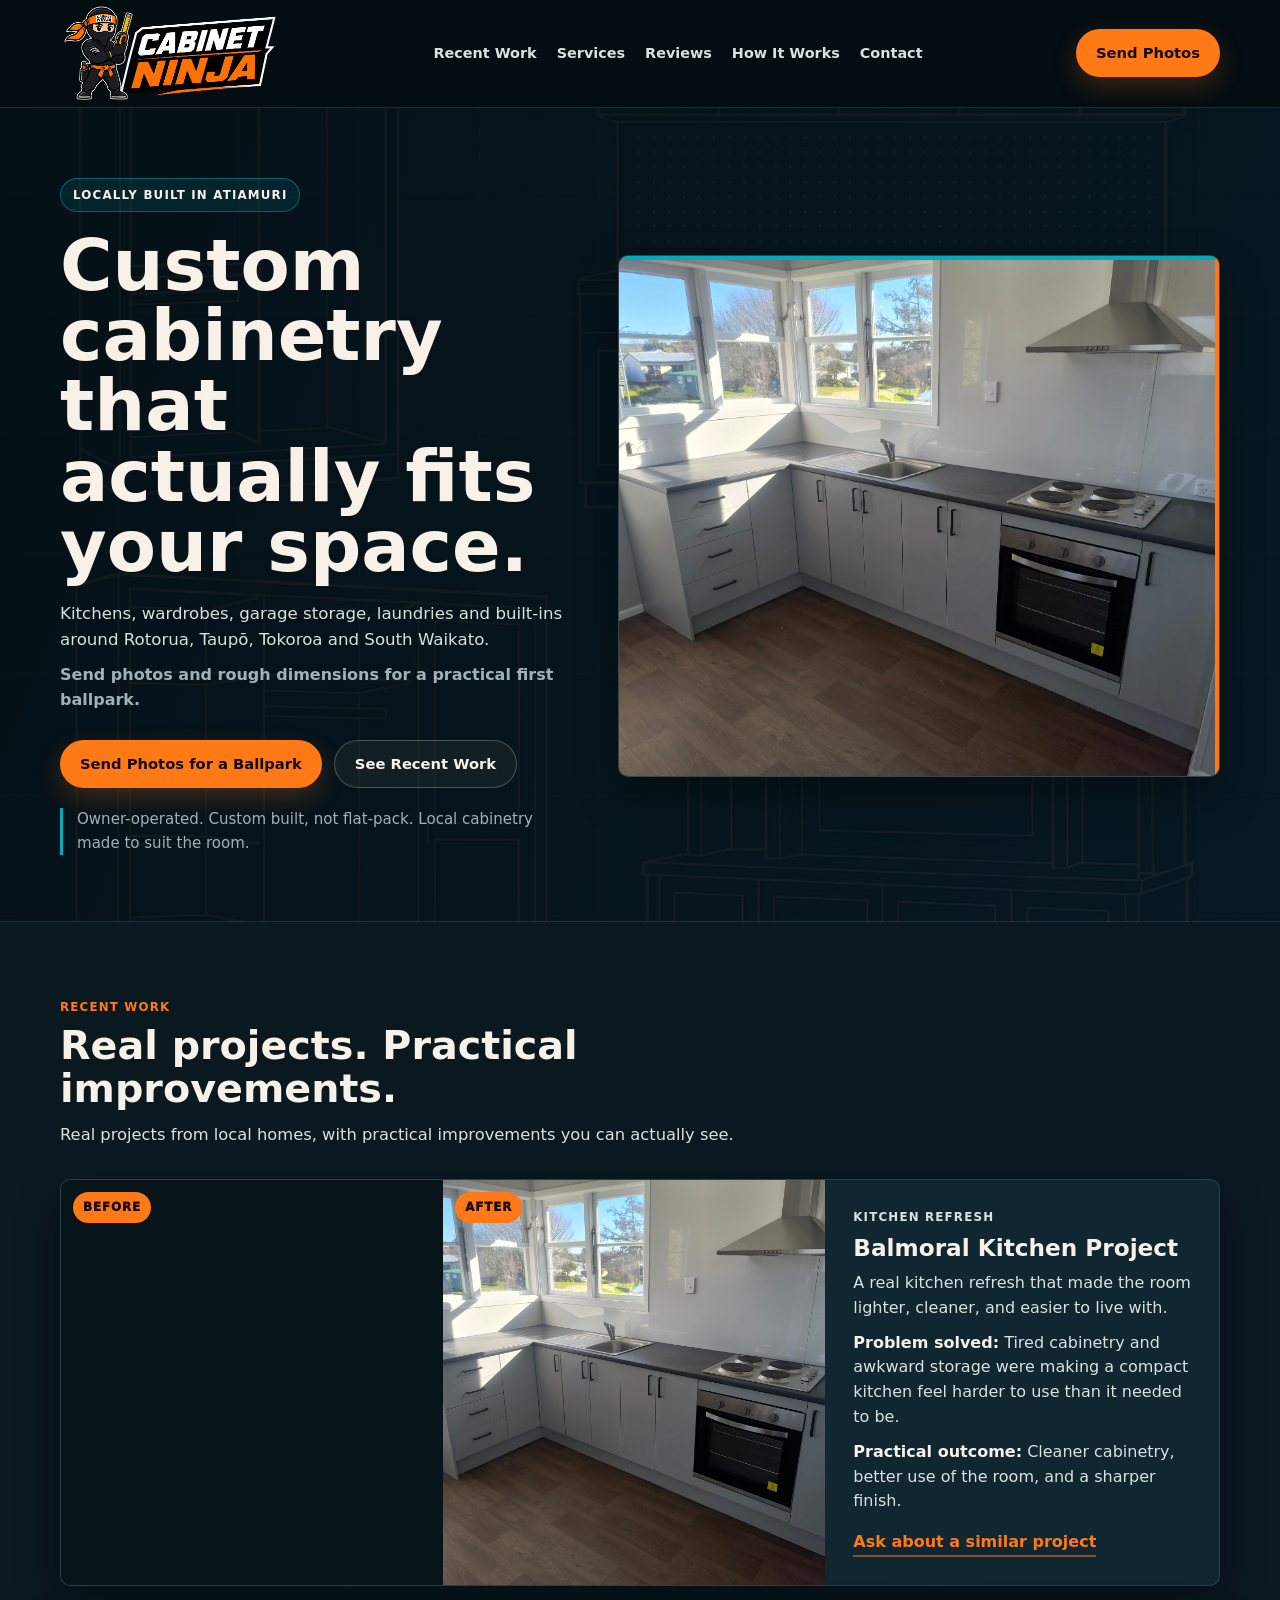
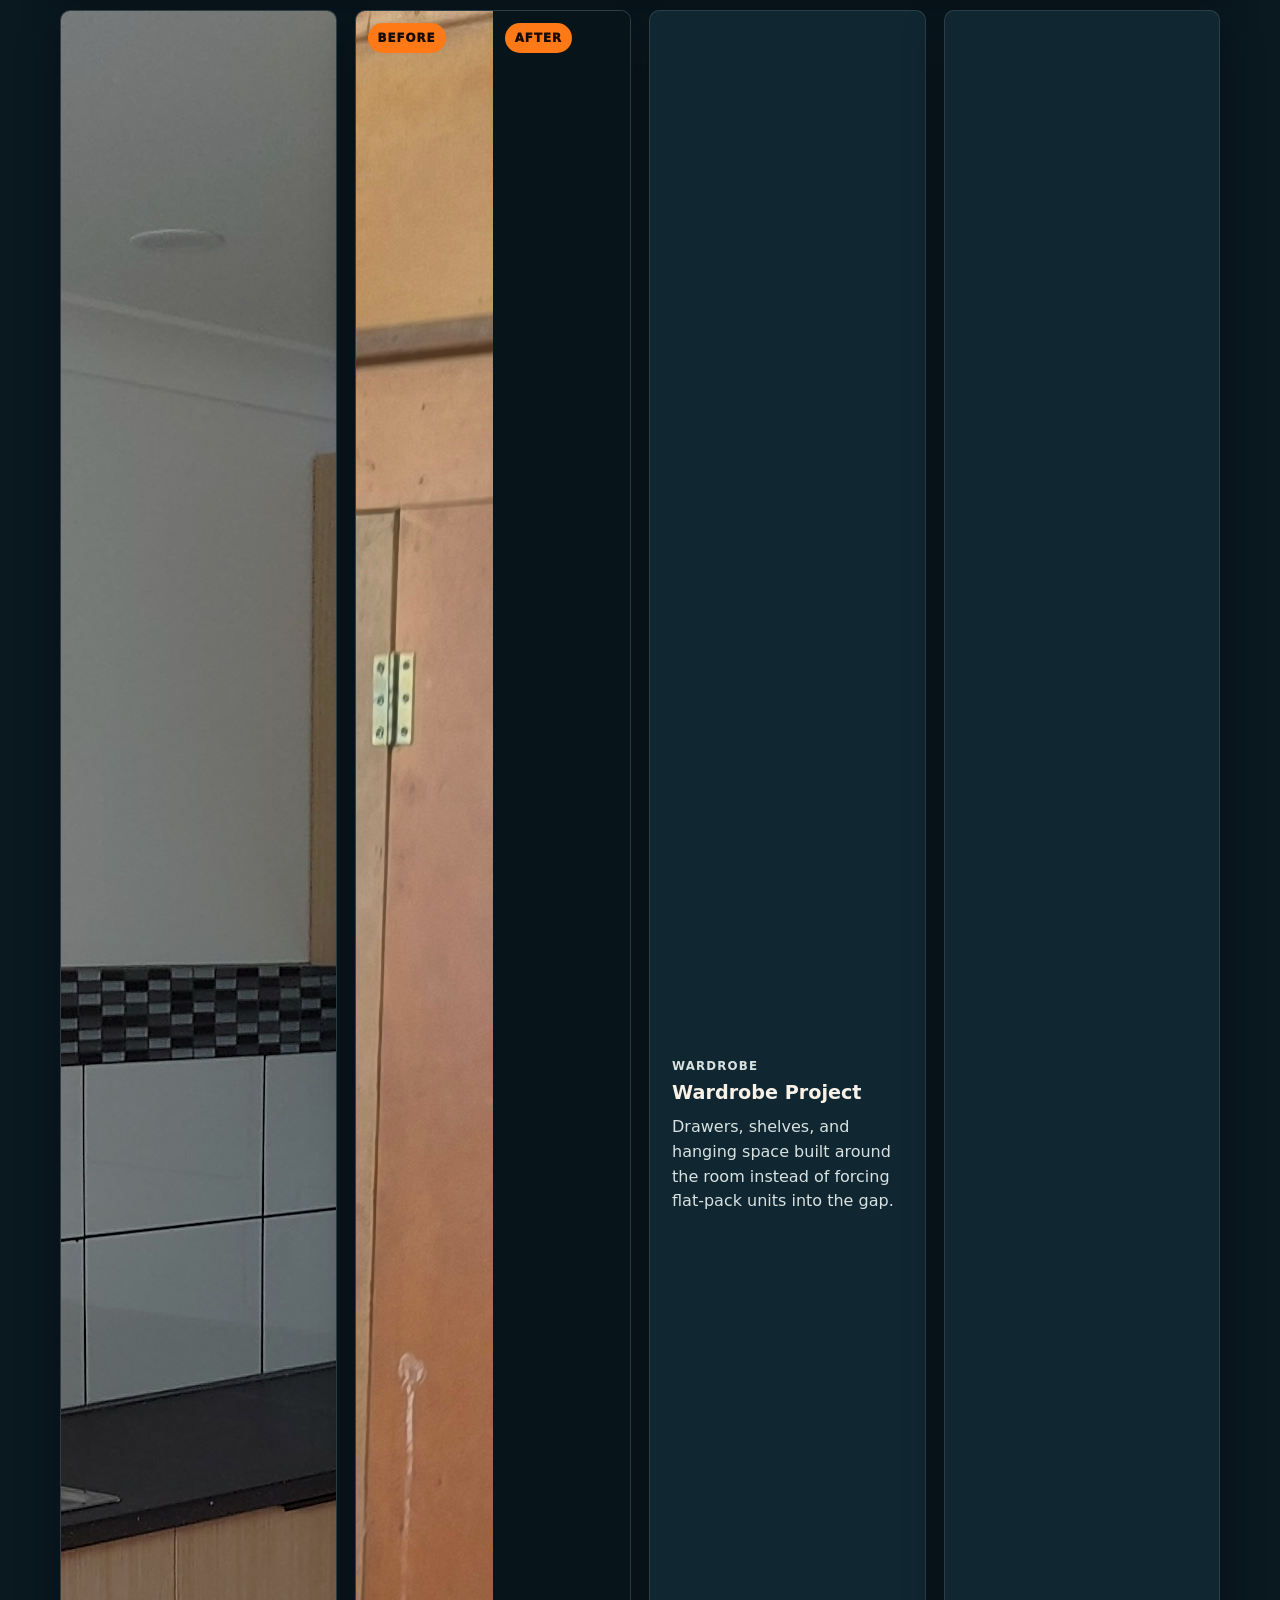
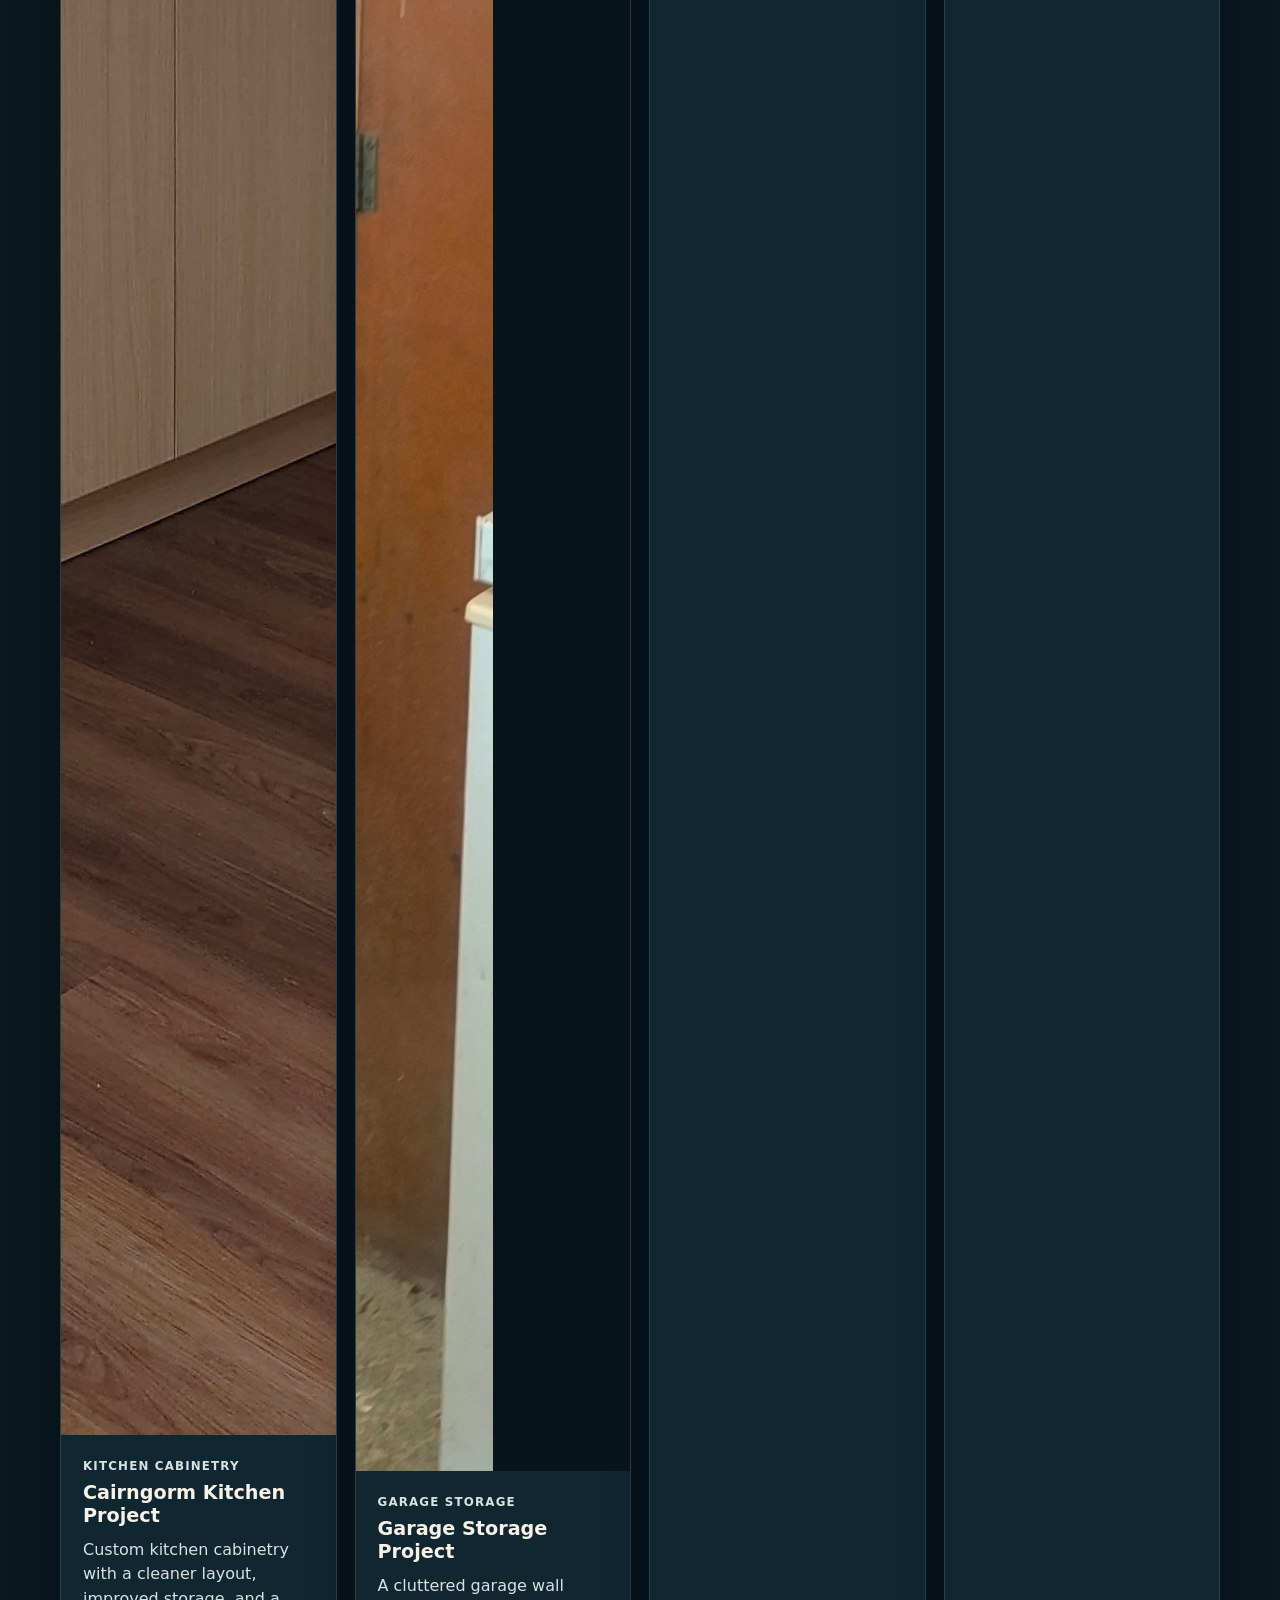
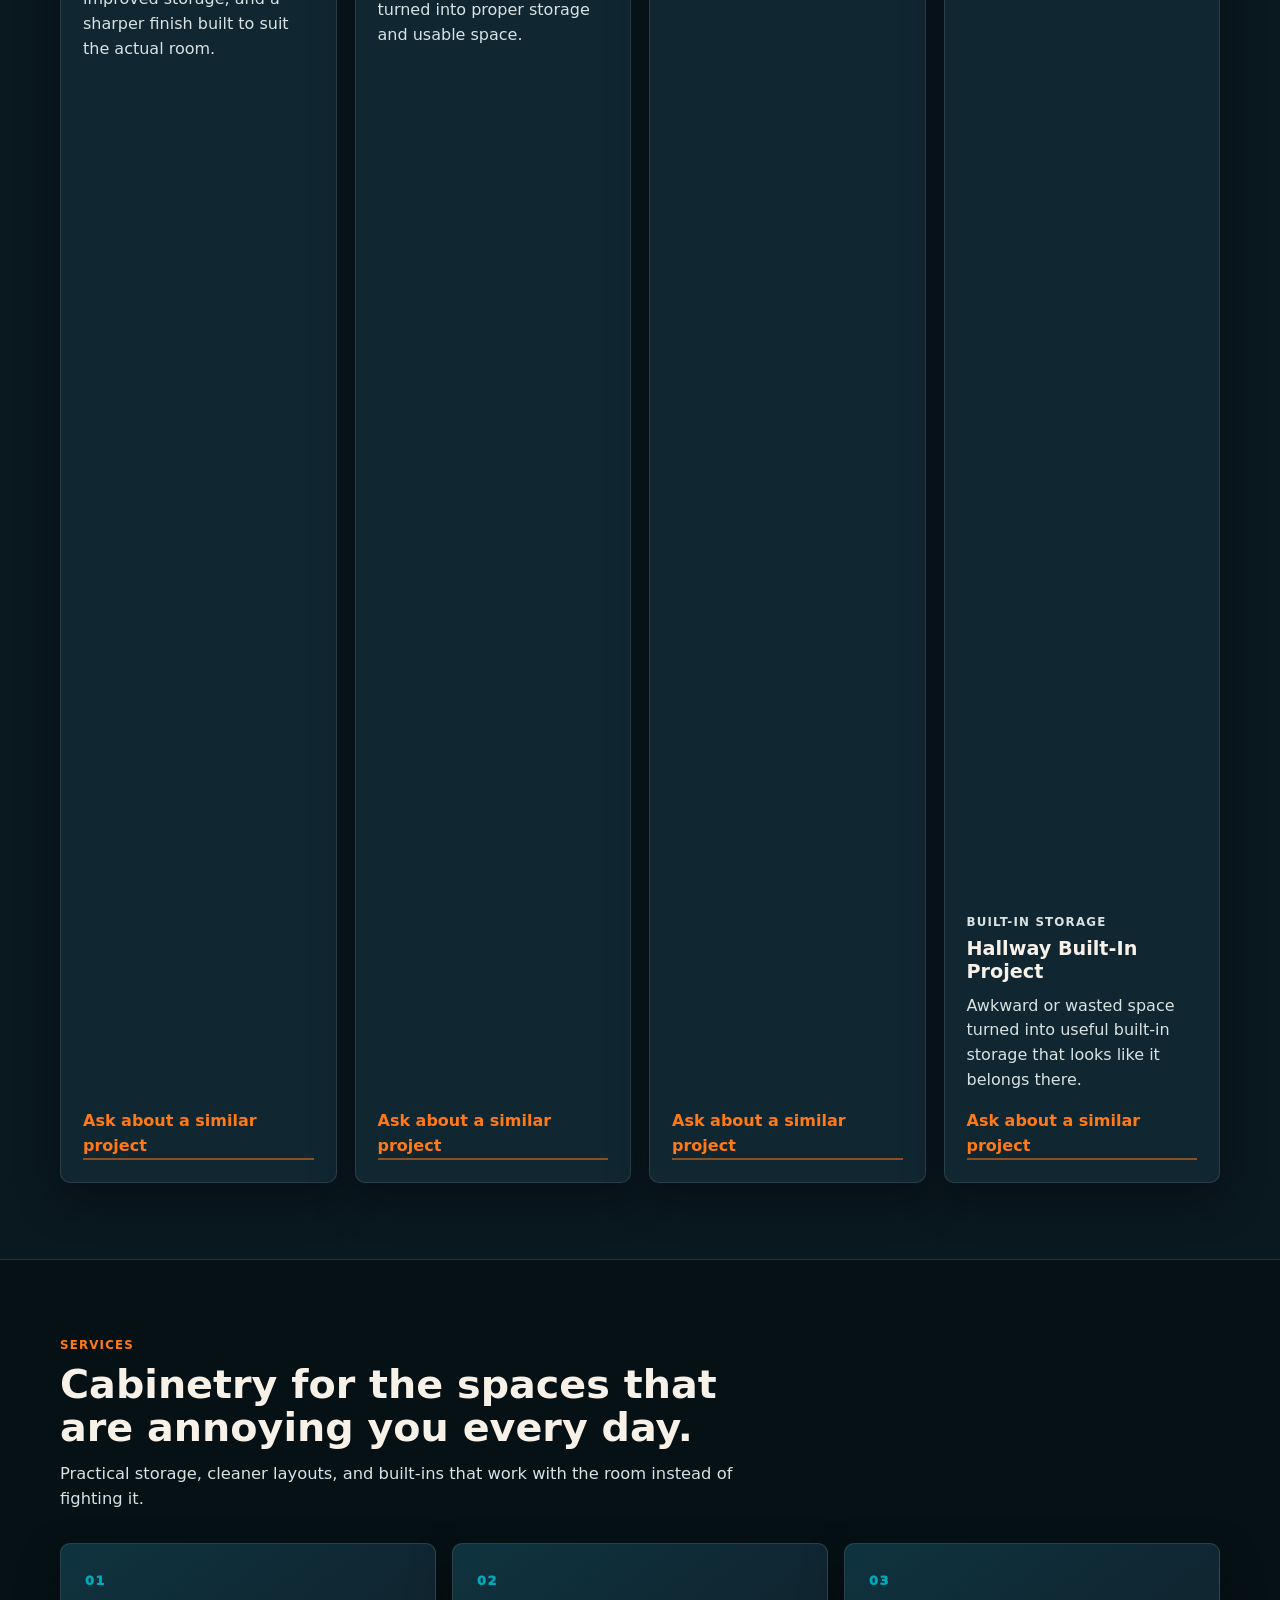
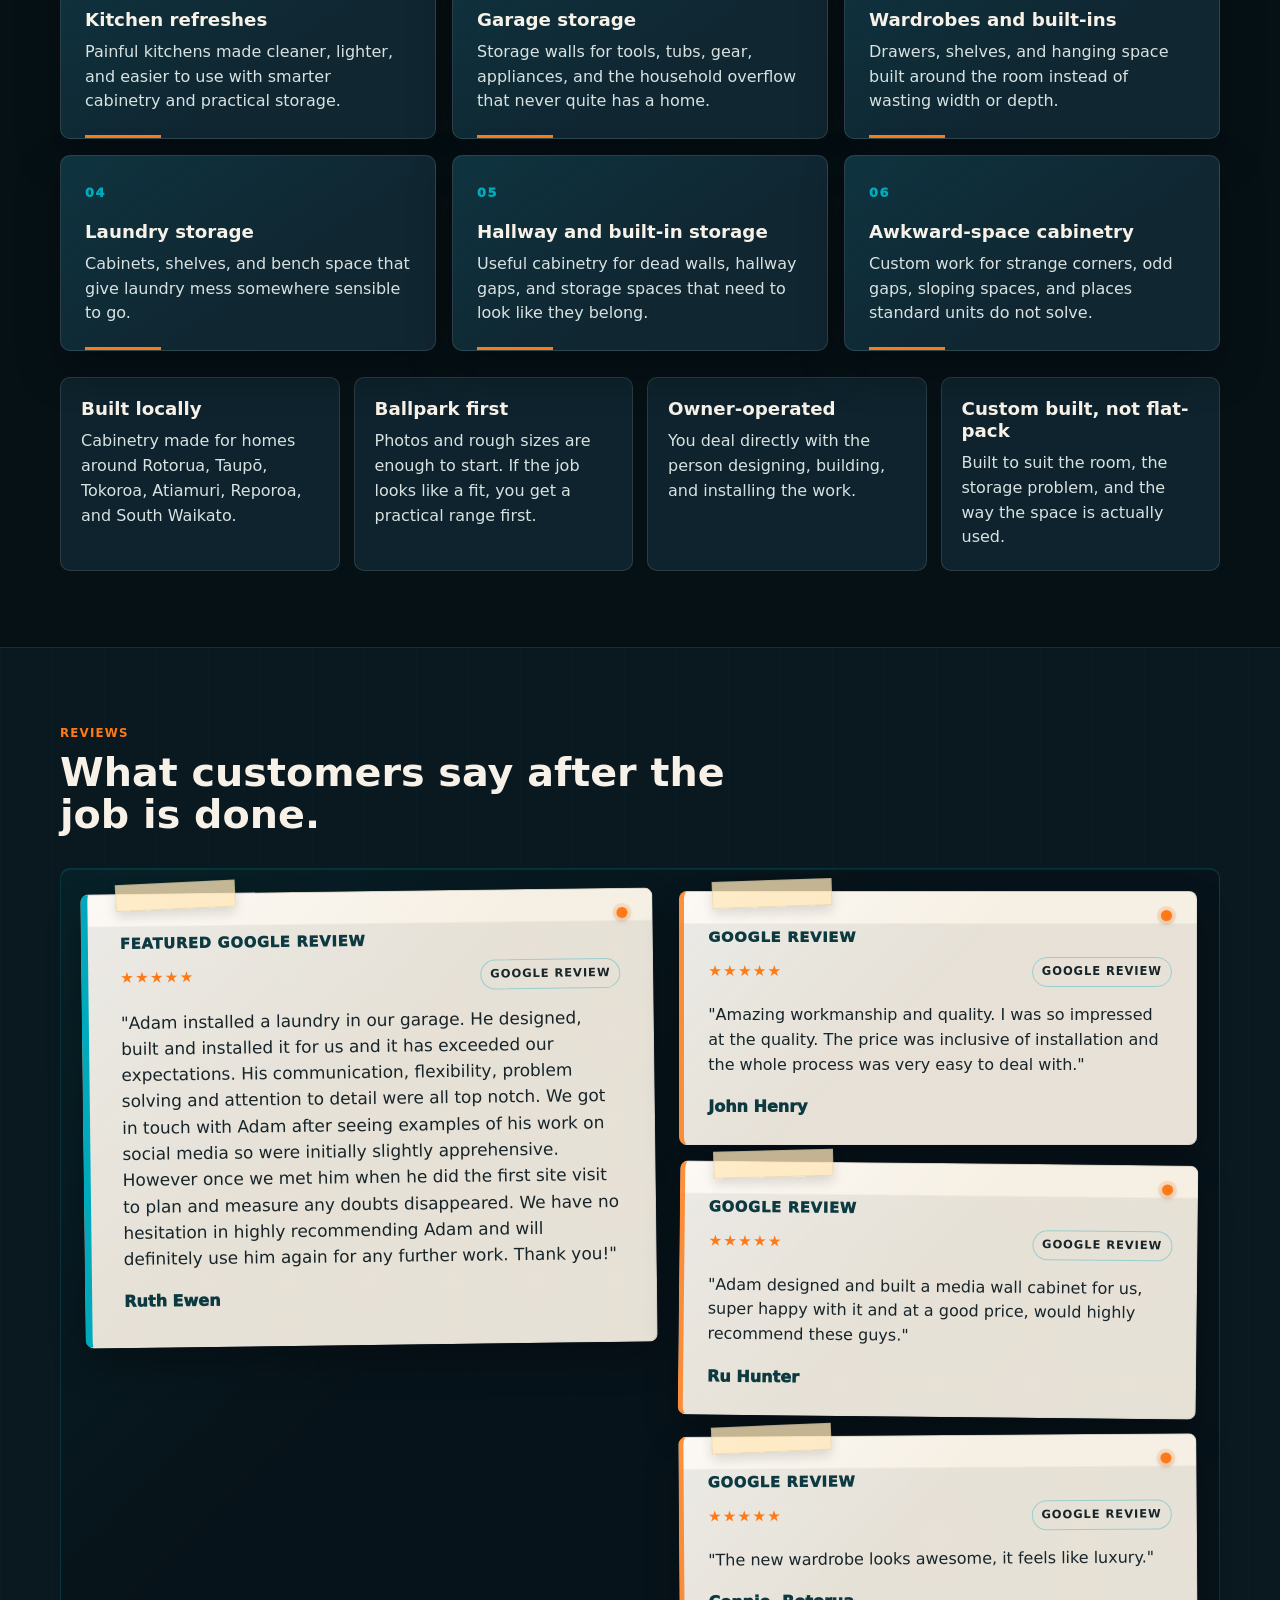
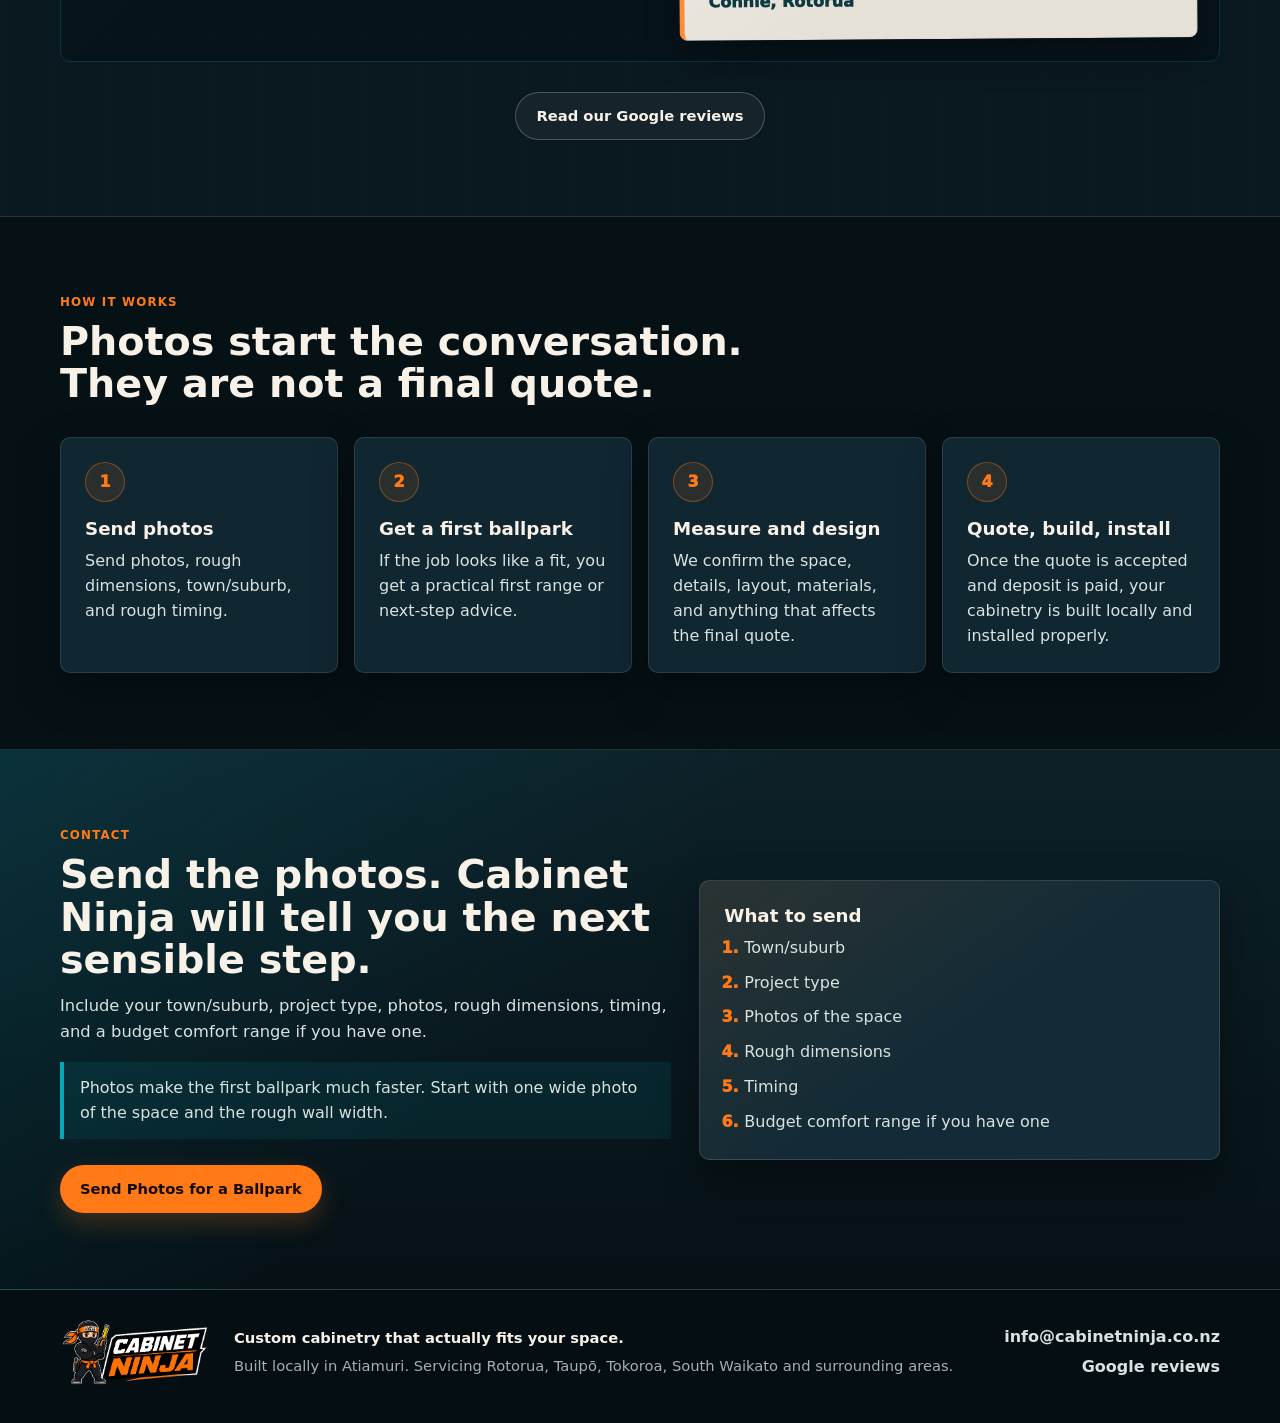
==== commit 30f1947b: "Clean recent work copy Rewrite internal-sounding Recent Work copy, reduce repeated ballpark CTAs, an" ====
--- a/index.html
+++ b/index.html
@@ -61,7 +61,7 @@
             <a href="#projects" class="btn btn-secondary">See Recent Work</a>
           </div>
 
-          <p class="trust-line">Owner-operated. Custom built, not flat-pack. Photo-based ballparks before a site visit.</p>
+          <p class="trust-line">Owner-operated. Custom built, not flat-pack. Local cabinetry made to suit the room.</p>
         </div>
 
         <figure class="hero-image-card">
@@ -74,9 +74,9 @@
       <div class="container">
         <div class="section-head">
           <p class="section-kicker">Recent Work</p>
-          <h2>Real local jobs, shown clearly.</h2>
+          <h2>Real projects. Practical improvements.</h2>
           <p class="section-text">
-            Before photos, finished photos, and plain notes about what changed. This is where the trust should come from.
+            Real projects from local homes, with practical improvements you can actually see.
           </p>
         </div>
 
@@ -98,7 +98,7 @@
             <p>A real kitchen refresh that made the room lighter, cleaner, and easier to live with.</p>
             <p><strong>Problem solved:</strong> Tired cabinetry and awkward storage were making a compact kitchen feel harder to use than it needed to be.</p>
             <p><strong>Practical outcome:</strong> Cleaner cabinetry, better use of the room, and a sharper finish.</p>
-            <a href="#contact">Send photos for a similar ballpark</a>
+            <a href="#contact">Ask about a similar project</a>
           </div>
         </article>
 
@@ -109,11 +109,11 @@
               <p class="project-label">Kitchen cabinetry</p>
               <h3>Cairngorm Kitchen Project</h3>
               <p>Custom kitchen cabinetry with a cleaner layout, improved storage, and a sharper finish built to suit the actual room.</p>
-              <a href="#contact">Send photos for a similar ballpark</a>
-            </div>
-          </article>
-
-          <article class="project-card">
+              <a href="#contact">Ask about a similar project</a>
+            </div>
+          </article>
+
+          <article class="project-card project-card-wide">
             <div class="mini-before-after">
               <figure>
                 <img src="img/karen garage before.jpg" alt="Garage wall before custom storage cabinetry" class="image-garage-before" width="4080" height="3060" loading="lazy" decoding="async" />
@@ -128,7 +128,7 @@
               <p class="project-label">Garage storage</p>
               <h3>Garage Storage Project</h3>
               <p>A cluttered garage wall turned into proper storage and usable space.</p>
-              <a href="#contact">Send photos for a similar ballpark</a>
+              <a href="#contact">Ask about a similar project</a>
             </div>
           </article>
 
@@ -138,7 +138,7 @@
               <p class="project-label">Wardrobe</p>
               <h3>Wardrobe Project</h3>
               <p>Drawers, shelves, and hanging space built around the room instead of forcing flat-pack units into the gap.</p>
-              <a href="#contact">Send photos for a similar ballpark</a>
+              <a href="#contact">Ask about a similar project</a>
             </div>
           </article>
 
@@ -148,7 +148,7 @@
               <p class="project-label">Built-in storage</p>
               <h3>Hallway Built-In Project</h3>
               <p>Awkward or wasted space turned into useful built-in storage that looks like it belongs there.</p>
-              <a href="#contact">Send photos for a similar ballpark</a>
+              <a href="#contact">Ask about a similar project</a>
             </div>
           </article>
         </div>
--- a/styles.css
+++ b/styles.css
@@ -226,9 +226,10 @@
 
 .hero-image {
   width: 100%;
-  aspect-ratio: 16 / 11;
+  max-height: 520px;
+  aspect-ratio: 16 / 10;
   object-fit: cover;
-  object-position: center;
+  object-position: center 48%;
 }
 
 .section-dark {
@@ -301,17 +302,18 @@
 .before-after img {
   width: 100%;
   height: 100%;
-  min-height: 360px;
+  min-height: 320px;
+  max-height: 430px;
   aspect-ratio: 4 / 3;
   object-fit: cover;
 }
 
-.before-after figure:first-child img {
-  object-position: center;
-}
-
-.before-after figure:nth-child(2) img {
-  object-position: center;
+.before-after .image-balmoral-before {
+  object-position: center 50%;
+}
+
+.before-after .image-balmoral-after {
+  object-position: center 48%;
 }
 
 .before-after figcaption,
@@ -347,22 +349,30 @@
   object-fit: cover;
 }
 
-.project-card:nth-child(1) > img {
-  object-position: center;
-}
-
-.project-card:nth-child(3) > img {
-  object-position: center top;
-}
-
-.project-card:nth-child(4) > img {
-  object-position: center;
+.project-card > .image-cairngorm-after {
+  object-position: center 48%;
+}
+
+.project-card > .image-wardrobe {
+  object-position: center 42%;
+}
+
+.project-card > .image-hallway-after {
+  object-position: center 54%;
 }
 
 .mini-before-after img {
   width: 100%;
   aspect-ratio: 4 / 3;
   object-fit: cover;
+}
+
+.mini-before-after .image-garage-before {
+  object-position: center 52%;
+}
+
+.mini-before-after .image-garage-after {
+  object-position: center 48%;
 }
 
 .project-copy {
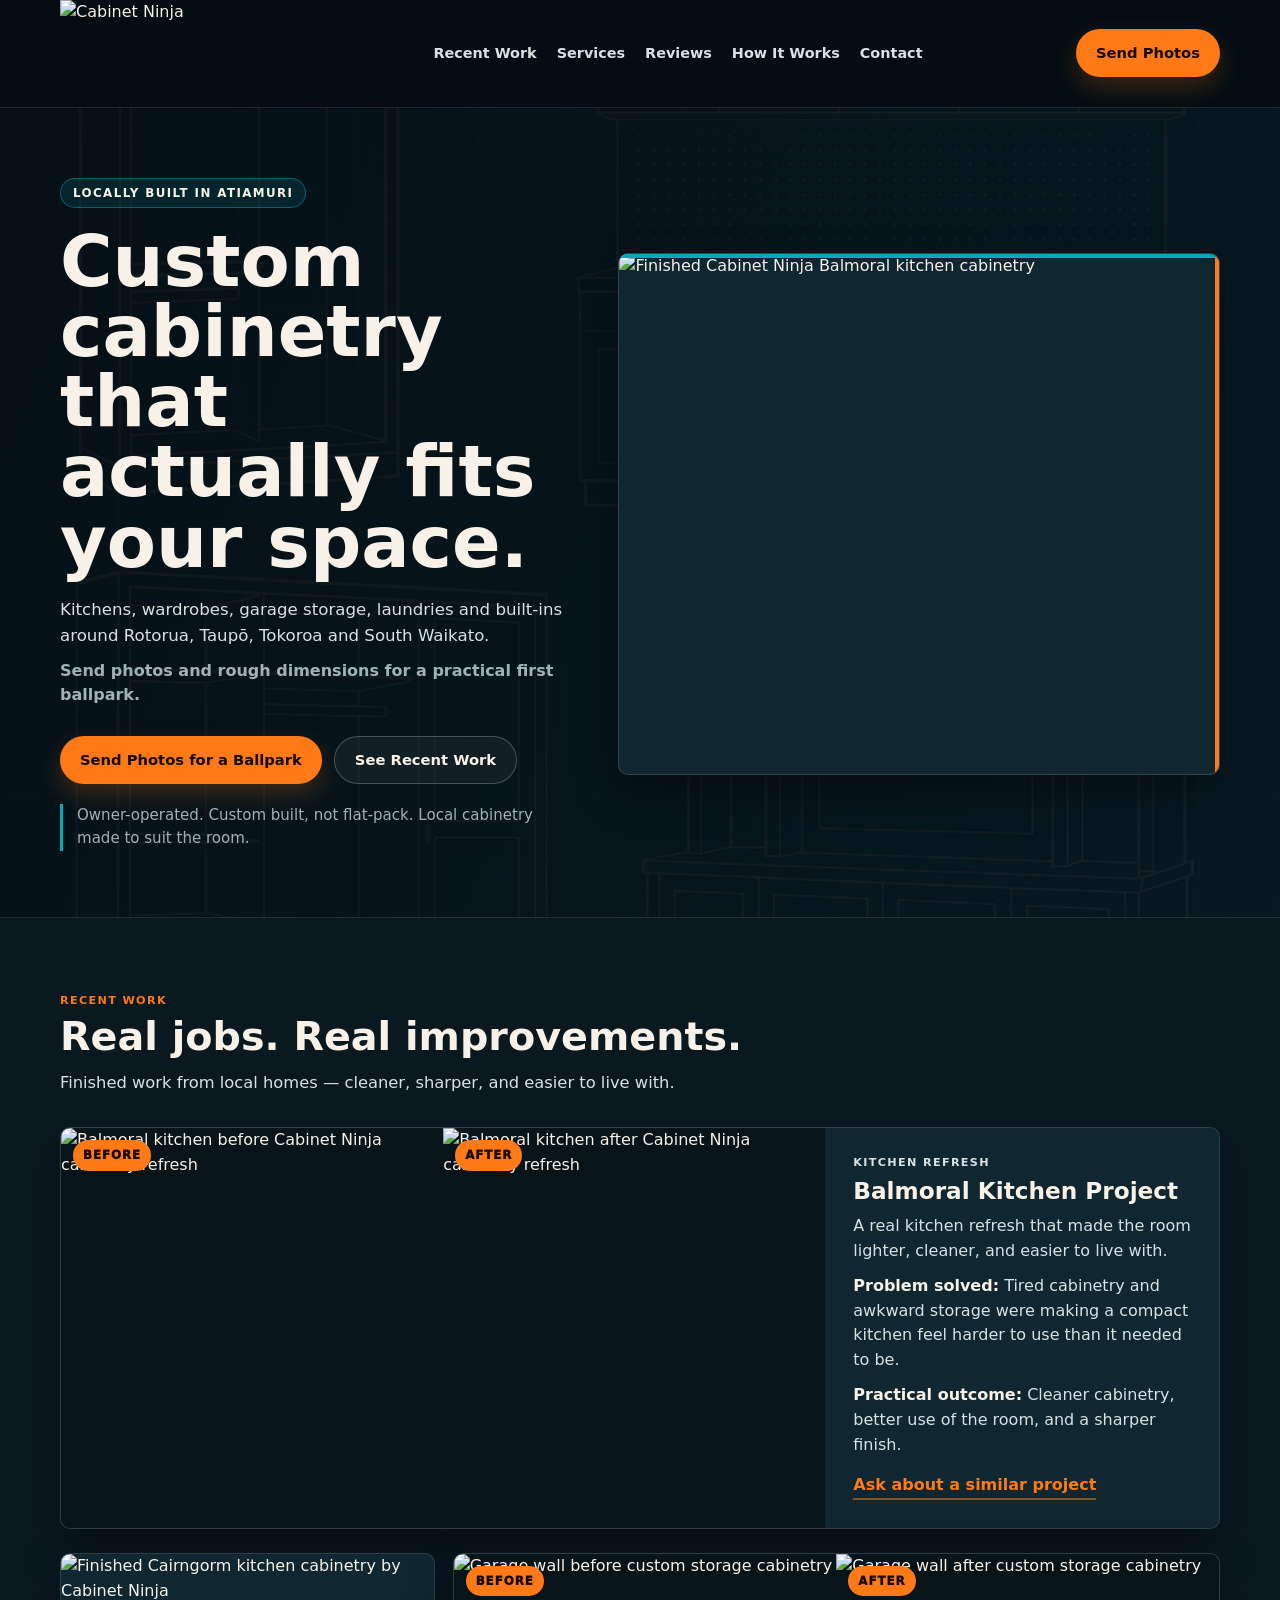
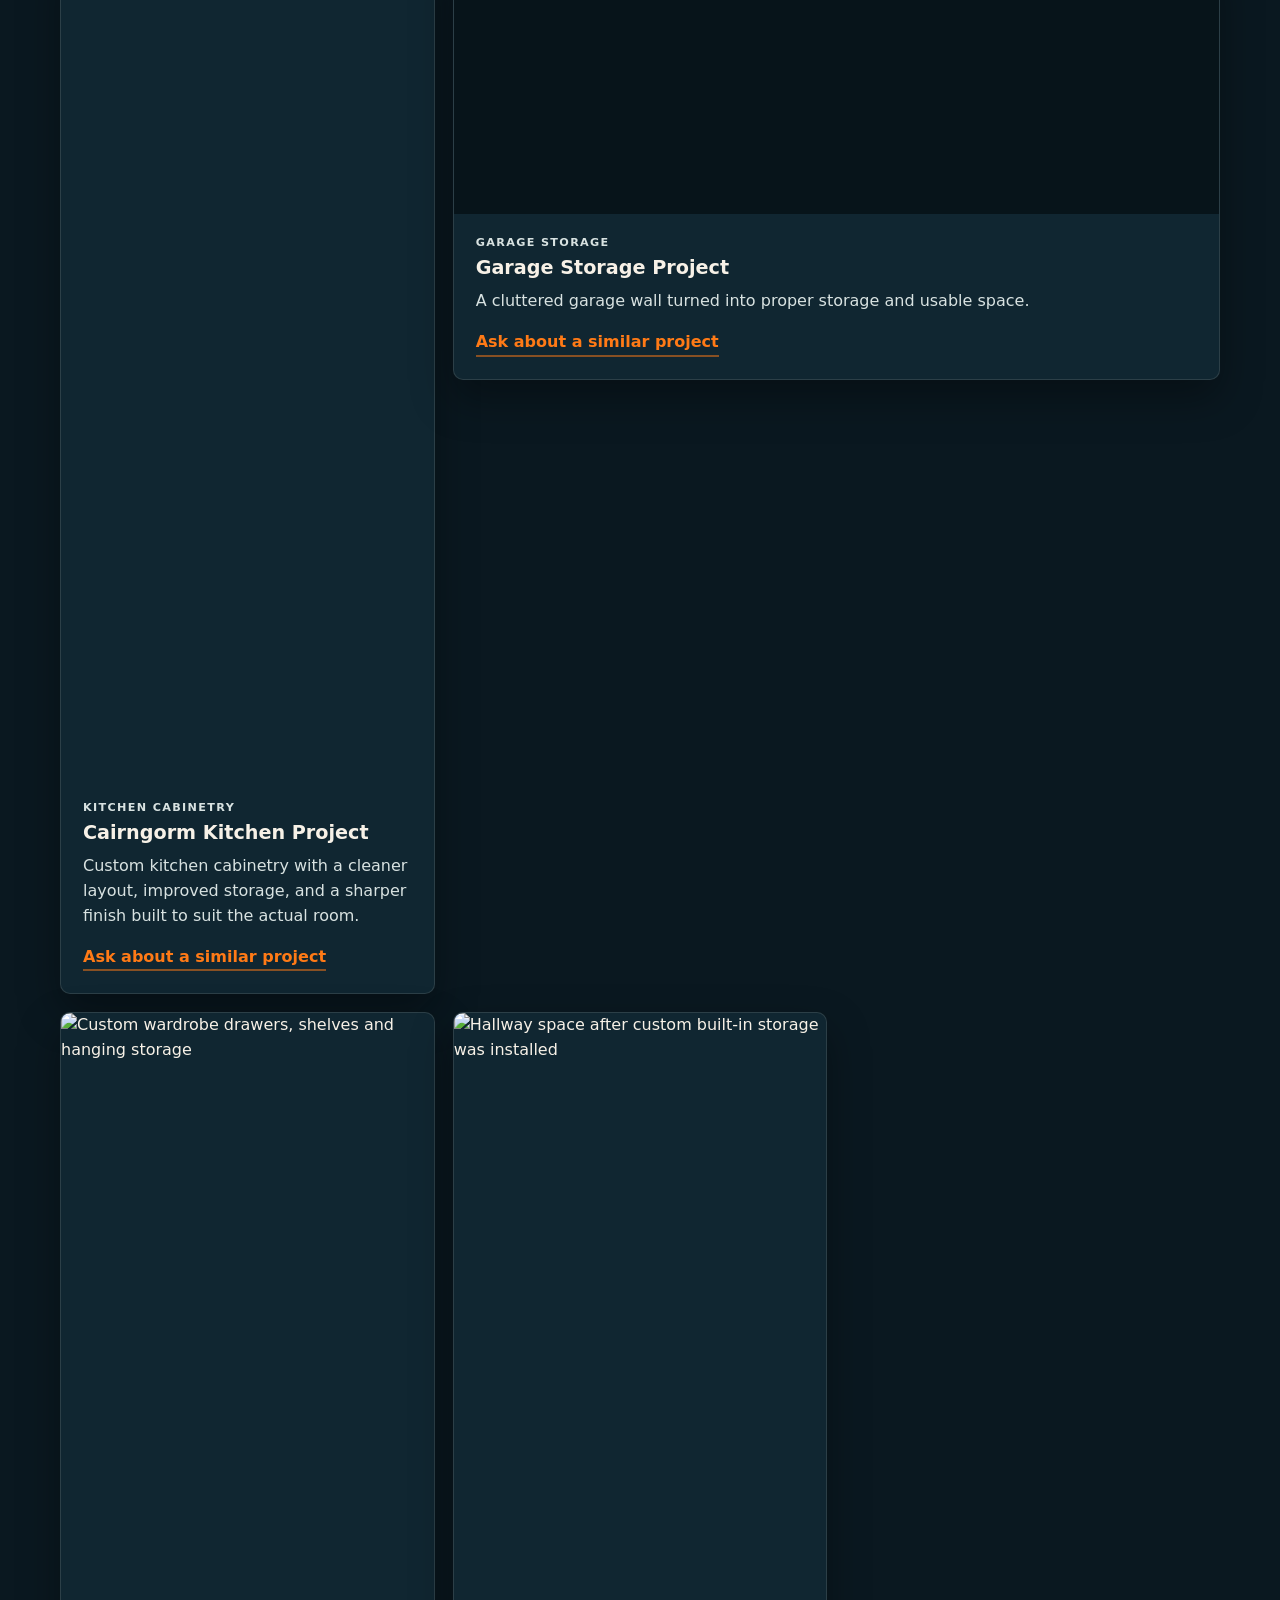
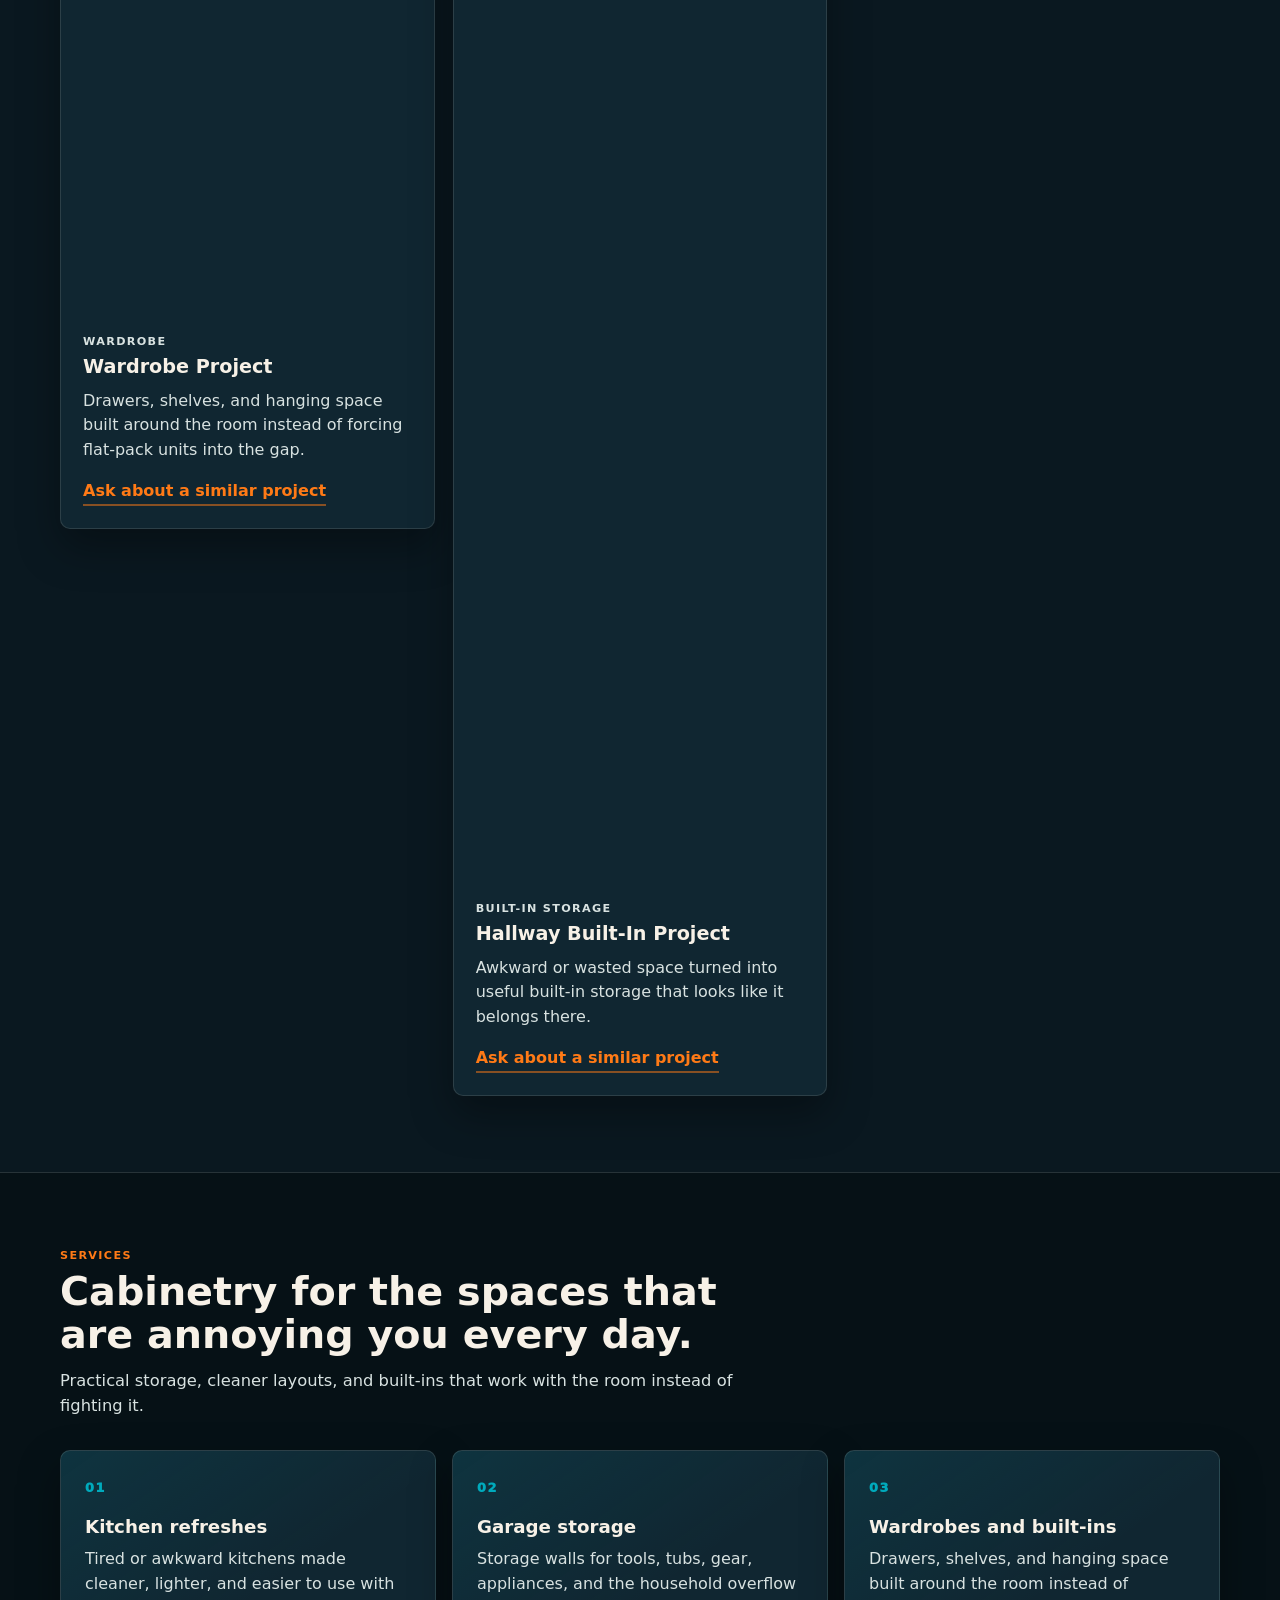
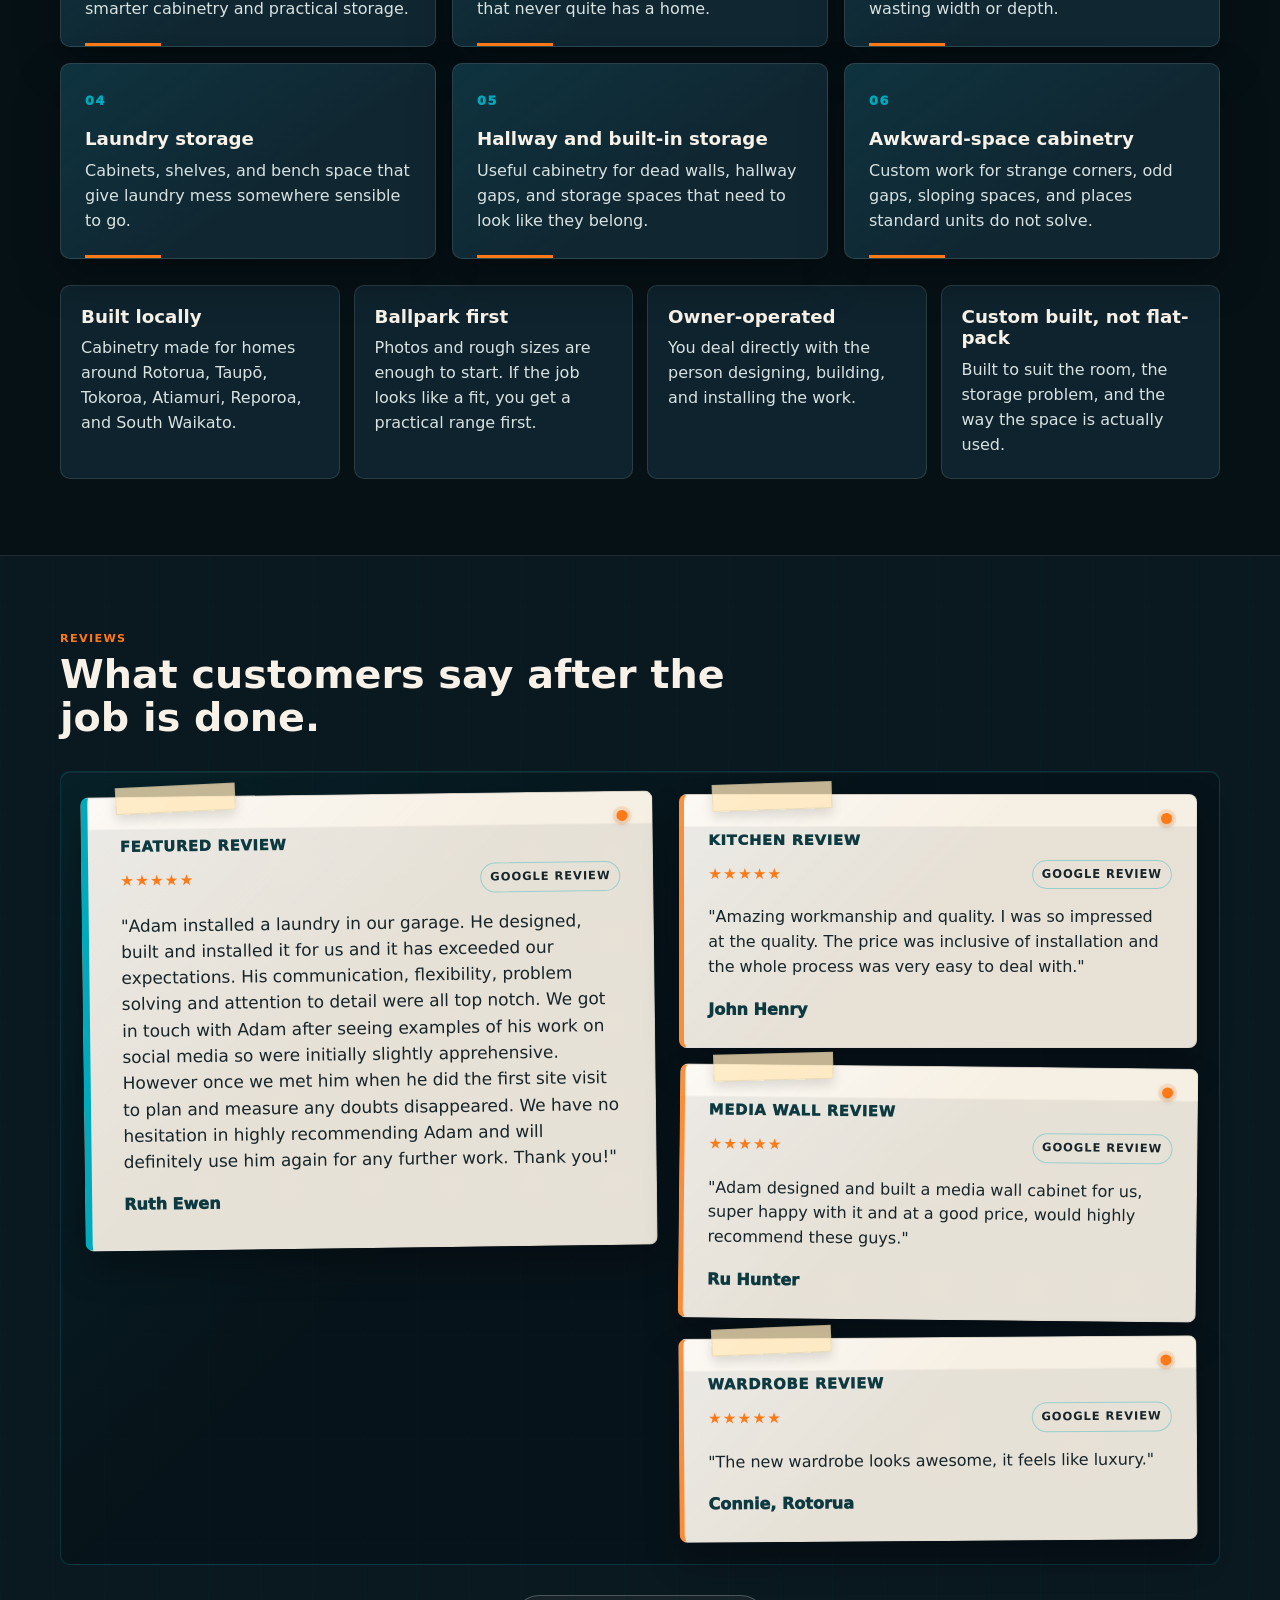
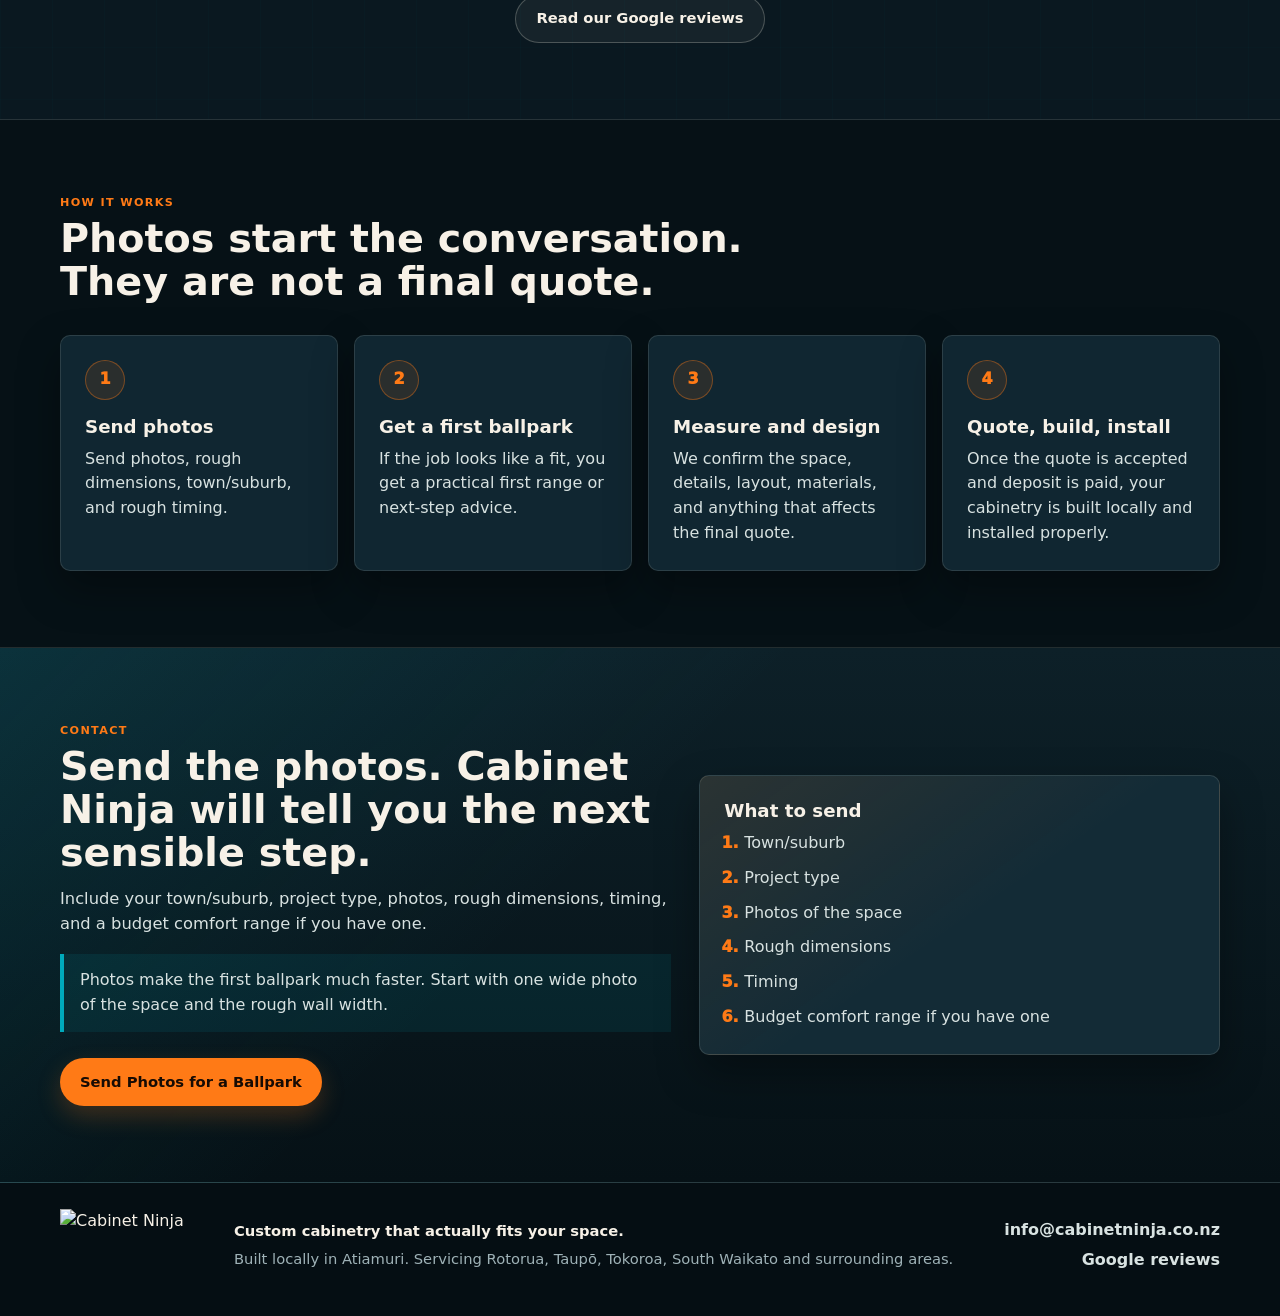
==== commit 776fd541: "Polish homepage copy and optimized image sources Use optimized image source wrappers, update review " ====
--- a/index.html
+++ b/index.html
@@ -30,7 +30,10 @@
     <div class="container header-inner">
       <a href="#top" class="logo" aria-label="Cabinet Ninja home">
         <!-- Approved current horizontal/full logo chosen after visually inspecting logo files 1-7. -->
-        <img src="img/7b Full Color For Dark Background.png" alt="Cabinet Ninja" width="3492" height="1692" decoding="async" />
+        <picture>
+          <source srcset="img/optimized/cabinet-ninja-logo-dark.svg" type="image/svg+xml" />
+          <img src="img/7b Full Color For Dark Background.png" alt="Cabinet Ninja" width="700" height="339" decoding="async" />
+        </picture>
       </a>
 
       <nav class="main-nav" aria-label="Primary navigation">
@@ -65,7 +68,10 @@
         </div>
 
         <figure class="hero-image-card">
-          <img src="img/220 balmoral kitchen after.jpg" alt="Finished Cabinet Ninja Balmoral kitchen cabinetry" class="hero-image image-balmoral-after" width="4080" height="3060" fetchpriority="high" decoding="async" />
+          <picture>
+            <source srcset="img/optimized/balmoral-kitchen-after-hero.svg" type="image/svg+xml" />
+            <img src="img/220 balmoral kitchen after.jpg" alt="Finished Cabinet Ninja Balmoral kitchen cabinetry" class="hero-image image-balmoral-after" width="1600" height="1200" fetchpriority="high" decoding="async" />
+          </picture>
         </figure>
       </div>
     </section>
@@ -74,20 +80,26 @@
       <div class="container">
         <div class="section-head">
           <p class="section-kicker">Recent Work</p>
-          <h2>Real projects. Practical improvements.</h2>
+          <h2>Real jobs. Real improvements.</h2>
           <p class="section-text">
-            Real projects from local homes, with practical improvements you can actually see.
+            Finished work from local homes — cleaner, sharper, and easier to live with.
           </p>
         </div>
 
         <article class="feature-project">
           <div class="before-after">
             <figure>
-              <img src="img/220 balmoral kitchen before 2.jpg" alt="Balmoral kitchen before Cabinet Ninja cabinetry refresh" class="image-balmoral-before" width="3060" height="4080" loading="lazy" decoding="async" />
+              <picture>
+                <source srcset="img/optimized/balmoral-kitchen-before-project.svg" type="image/svg+xml" />
+                <img src="img/220 balmoral kitchen before 2.jpg" alt="Balmoral kitchen before Cabinet Ninja cabinetry refresh" class="image-balmoral-before" width="1400" height="1867" loading="lazy" decoding="async" />
+              </picture>
               <figcaption>Before</figcaption>
             </figure>
             <figure>
-              <img src="img/220 balmoral kitchen after.jpg" alt="Balmoral kitchen after Cabinet Ninja cabinetry refresh" class="image-balmoral-after" width="4080" height="3060" loading="lazy" decoding="async" />
+              <picture>
+                <source srcset="img/optimized/balmoral-kitchen-after-project.svg" type="image/svg+xml" />
+                <img src="img/220 balmoral kitchen after.jpg" alt="Balmoral kitchen after Cabinet Ninja cabinetry refresh" class="image-balmoral-after" width="1400" height="1050" loading="lazy" decoding="async" />
+              </picture>
               <figcaption>After</figcaption>
             </figure>
           </div>
@@ -104,7 +116,10 @@
 
         <div class="projects-grid">
           <article class="project-card">
-            <img src="img/Cairngorm Kitchen after.jpeg" alt="Finished Cairngorm kitchen cabinetry by Cabinet Ninja" class="image-cairngorm-after" width="4032" height="3024" loading="lazy" decoding="async" />
+            <picture>
+              <source srcset="img/optimized/cairngorm-kitchen-after-card.svg" type="image/svg+xml" />
+              <img src="img/Cairngorm Kitchen after.jpeg" alt="Finished Cairngorm kitchen cabinetry by Cabinet Ninja" class="image-cairngorm-after" width="1100" height="825" loading="lazy" decoding="async" />
+            </picture>
             <div class="project-copy">
               <p class="project-label">Kitchen cabinetry</p>
               <h3>Cairngorm Kitchen Project</h3>
@@ -116,11 +131,17 @@
           <article class="project-card project-card-wide">
             <div class="mini-before-after">
               <figure>
-                <img src="img/karen garage before.jpg" alt="Garage wall before custom storage cabinetry" class="image-garage-before" width="4080" height="3060" loading="lazy" decoding="async" />
+                <picture>
+                  <source srcset="img/optimized/garage-before-project.svg" type="image/svg+xml" />
+                  <img src="img/karen garage before.jpg" alt="Garage wall before custom storage cabinetry" class="image-garage-before" width="1200" height="900" loading="lazy" decoding="async" />
+                </picture>
                 <figcaption>Before</figcaption>
               </figure>
               <figure>
-                <img src="img/karen garage after.jpg" alt="Garage wall after custom storage cabinetry" class="image-garage-after" width="4080" height="3060" loading="lazy" decoding="async" />
+                <picture>
+                  <source srcset="img/optimized/garage-after-project.svg" type="image/svg+xml" />
+                  <img src="img/karen garage after.jpg" alt="Garage wall after custom storage cabinetry" class="image-garage-after" width="1200" height="900" loading="lazy" decoding="async" />
+                </picture>
                 <figcaption>After</figcaption>
               </figure>
             </div>
@@ -133,7 +154,10 @@
           </article>
 
           <article class="project-card">
-            <img src="img/wardrobe.jpg" alt="Custom wardrobe drawers, shelves and hanging storage" class="image-wardrobe" width="1024" height="1024" loading="lazy" decoding="async" />
+            <picture>
+              <source srcset="img/optimized/wardrobe-card.svg" type="image/svg+xml" />
+              <img src="img/wardrobe.jpg" alt="Custom wardrobe drawers, shelves and hanging storage" class="image-wardrobe" width="900" height="900" loading="lazy" decoding="async" />
+            </picture>
             <div class="project-copy">
               <p class="project-label">Wardrobe</p>
               <h3>Wardrobe Project</h3>
@@ -143,7 +167,10 @@
           </article>
 
           <article class="project-card">
-            <img src="img/hallway after.jpg" alt="Hallway space after custom built-in storage was installed" class="image-hallway-after" width="3060" height="4080" loading="lazy" decoding="async" />
+            <picture>
+              <source srcset="img/optimized/hallway-built-in-card.svg" type="image/svg+xml" />
+              <img src="img/hallway after.jpg" alt="Hallway space after custom built-in storage was installed" class="image-hallway-after" width="1100" height="1467" loading="lazy" decoding="async" />
+            </picture>
             <div class="project-copy">
               <p class="project-label">Built-in storage</p>
               <h3>Hallway Built-In Project</h3>
@@ -169,7 +196,7 @@
           <article class="service-card">
             <span class="service-mark">01</span>
             <h3>Kitchen refreshes</h3>
-            <p>Painful kitchens made cleaner, lighter, and easier to use with smarter cabinetry and practical storage.</p>
+            <p>Tired or awkward kitchens made cleaner, lighter, and easier to use with smarter cabinetry and practical storage.</p>
           </article>
 
           <article class="service-card">
@@ -233,7 +260,7 @@
 
         <div class="review-board">
           <blockquote class="review-card featured-review">
-            <strong class="review-title">Featured Google review</strong>
+            <strong class="review-title">Featured review</strong>
             <div class="review-meta">
               <span class="stars" aria-label="5 out of 5 stars">&#9733;&#9733;&#9733;&#9733;&#9733;</span>
               <span class="review-badge">Google review</span>
@@ -244,7 +271,7 @@
 
           <div class="review-stack">
             <blockquote class="review-card small-review">
-              <strong class="review-title">Google review</strong>
+              <strong class="review-title">Kitchen review</strong>
               <div class="review-meta">
                 <span class="stars" aria-label="5 out of 5 stars">&#9733;&#9733;&#9733;&#9733;&#9733;</span>
                 <span class="review-badge">Google review</span>
@@ -254,7 +281,7 @@
             </blockquote>
 
             <blockquote class="review-card small-review">
-              <strong class="review-title">Google review</strong>
+              <strong class="review-title">Media wall review</strong>
               <div class="review-meta">
                 <span class="stars" aria-label="5 out of 5 stars">&#9733;&#9733;&#9733;&#9733;&#9733;</span>
                 <span class="review-badge">Google review</span>
@@ -264,7 +291,7 @@
             </blockquote>
 
             <blockquote class="review-card small-review">
-              <strong class="review-title">Google review</strong>
+              <strong class="review-title">Wardrobe review</strong>
               <div class="review-meta">
                 <span class="stars" aria-label="5 out of 5 stars">&#9733;&#9733;&#9733;&#9733;&#9733;</span>
                 <span class="review-badge">Google review</span>
@@ -350,7 +377,10 @@
   <footer class="site-footer">
     <div class="container footer-grid">
       <a href="#top" class="footer-logo" aria-label="Cabinet Ninja home">
-        <img src="img/7b Full Color For Dark Background.png" alt="Cabinet Ninja" width="3492" height="1692" loading="lazy" decoding="async" />
+        <picture>
+          <source srcset="img/optimized/cabinet-ninja-logo-dark.svg" type="image/svg+xml" />
+          <img src="img/7b Full Color For Dark Background.png" alt="Cabinet Ninja" width="700" height="339" loading="lazy" decoding="async" />
+        </picture>
       </a>
 
       <div class="footer-copy">
@@ -366,3 +396,4 @@
   </footer>
 </body>
 </html>
+
--- a/styles.css
+++ b/styles.css
@@ -147,8 +147,9 @@
 .section-kicker,
 .project-label {
   text-transform: uppercase;
-  letter-spacing: 0.1em;
-  font-size: 0.74rem;
+  letter-spacing: 0.12em;
+  font-size: 0.7rem;
+  line-height: 1.2;
   font-weight: 900;
 }
 
@@ -160,6 +161,7 @@
   border: 1px solid rgba(0, 170, 188, 0.45);
   border-radius: 999px;
   background: rgba(0, 170, 188, 0.13);
+  font-size: 0.74rem;
 }
 
 .section-kicker,
@@ -333,19 +335,23 @@
 
 .projects-grid {
   display: grid;
-  grid-template-columns: repeat(4, minmax(0, 1fr));
+  grid-template-columns: repeat(3, minmax(0, 1fr));
   gap: 18px;
+  align-items: start;
 }
 
 .project-card {
   overflow: hidden;
   display: flex;
   flex-direction: column;
+  align-self: start;
+  height: auto;
 }
 
 .project-card > img {
   width: 100%;
-  aspect-ratio: 4 / 3;
+  height: 240px;
+  max-height: 280px;
   object-fit: cover;
 }
 
@@ -358,13 +364,23 @@
 }
 
 .project-card > .image-hallway-after {
-  object-position: center 54%;
+  object-position: center 46%;
 }
 
 .mini-before-after img {
   width: 100%;
-  aspect-ratio: 4 / 3;
+  height: 100%;
   object-fit: cover;
+}
+
+.mini-before-after {
+  height: 260px;
+  max-height: 280px;
+  overflow: hidden;
+}
+
+.project-card-wide {
+  grid-column: span 2;
 }
 
 .mini-before-after .image-garage-before {
@@ -377,7 +393,7 @@
 
 .project-copy {
   display: flex;
-  flex: 1;
+  flex: initial;
   flex-direction: column;
   padding: 22px;
 }
@@ -411,8 +427,8 @@
 
 .project-copy a {
   width: fit-content;
-  margin-top: auto;
-  padding-top: 16px;
+  margin-top: 16px;
+  padding-top: 0;
   color: var(--orange);
   font-weight: 900;
   border-bottom: 2px solid rgba(255, 122, 22, 0.5);
@@ -858,6 +874,10 @@
     grid-template-columns: 1fr;
   }
 
+  .project-card-wide {
+    grid-column: auto;
+  }
+
   .before-after img {
     min-height: 0;
     aspect-ratio: 4 / 3;
@@ -865,7 +885,12 @@
 
   .project-card > img,
   .mini-before-after img {
-    aspect-ratio: 4 / 3;
+    height: 220px;
+  }
+
+  .mini-before-after {
+    height: auto;
+    max-height: none;
   }
 
   .featured-review,
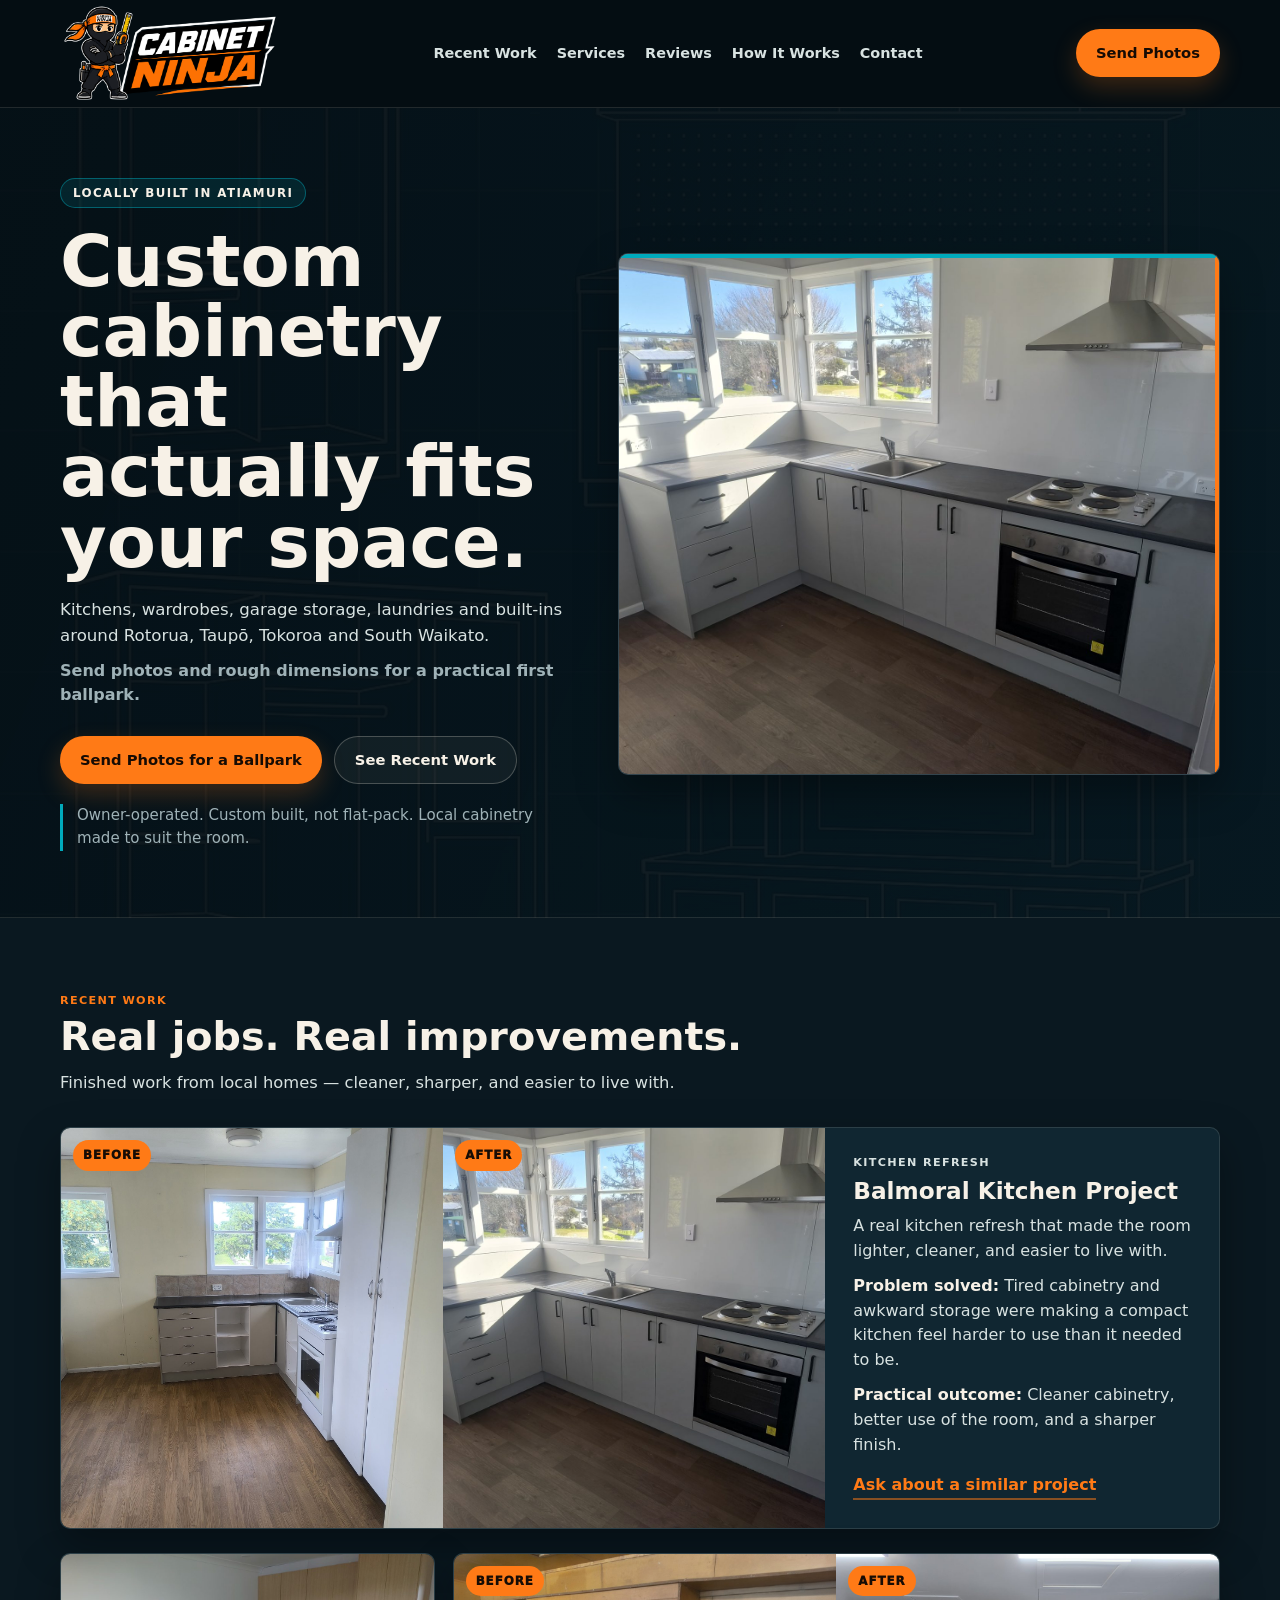
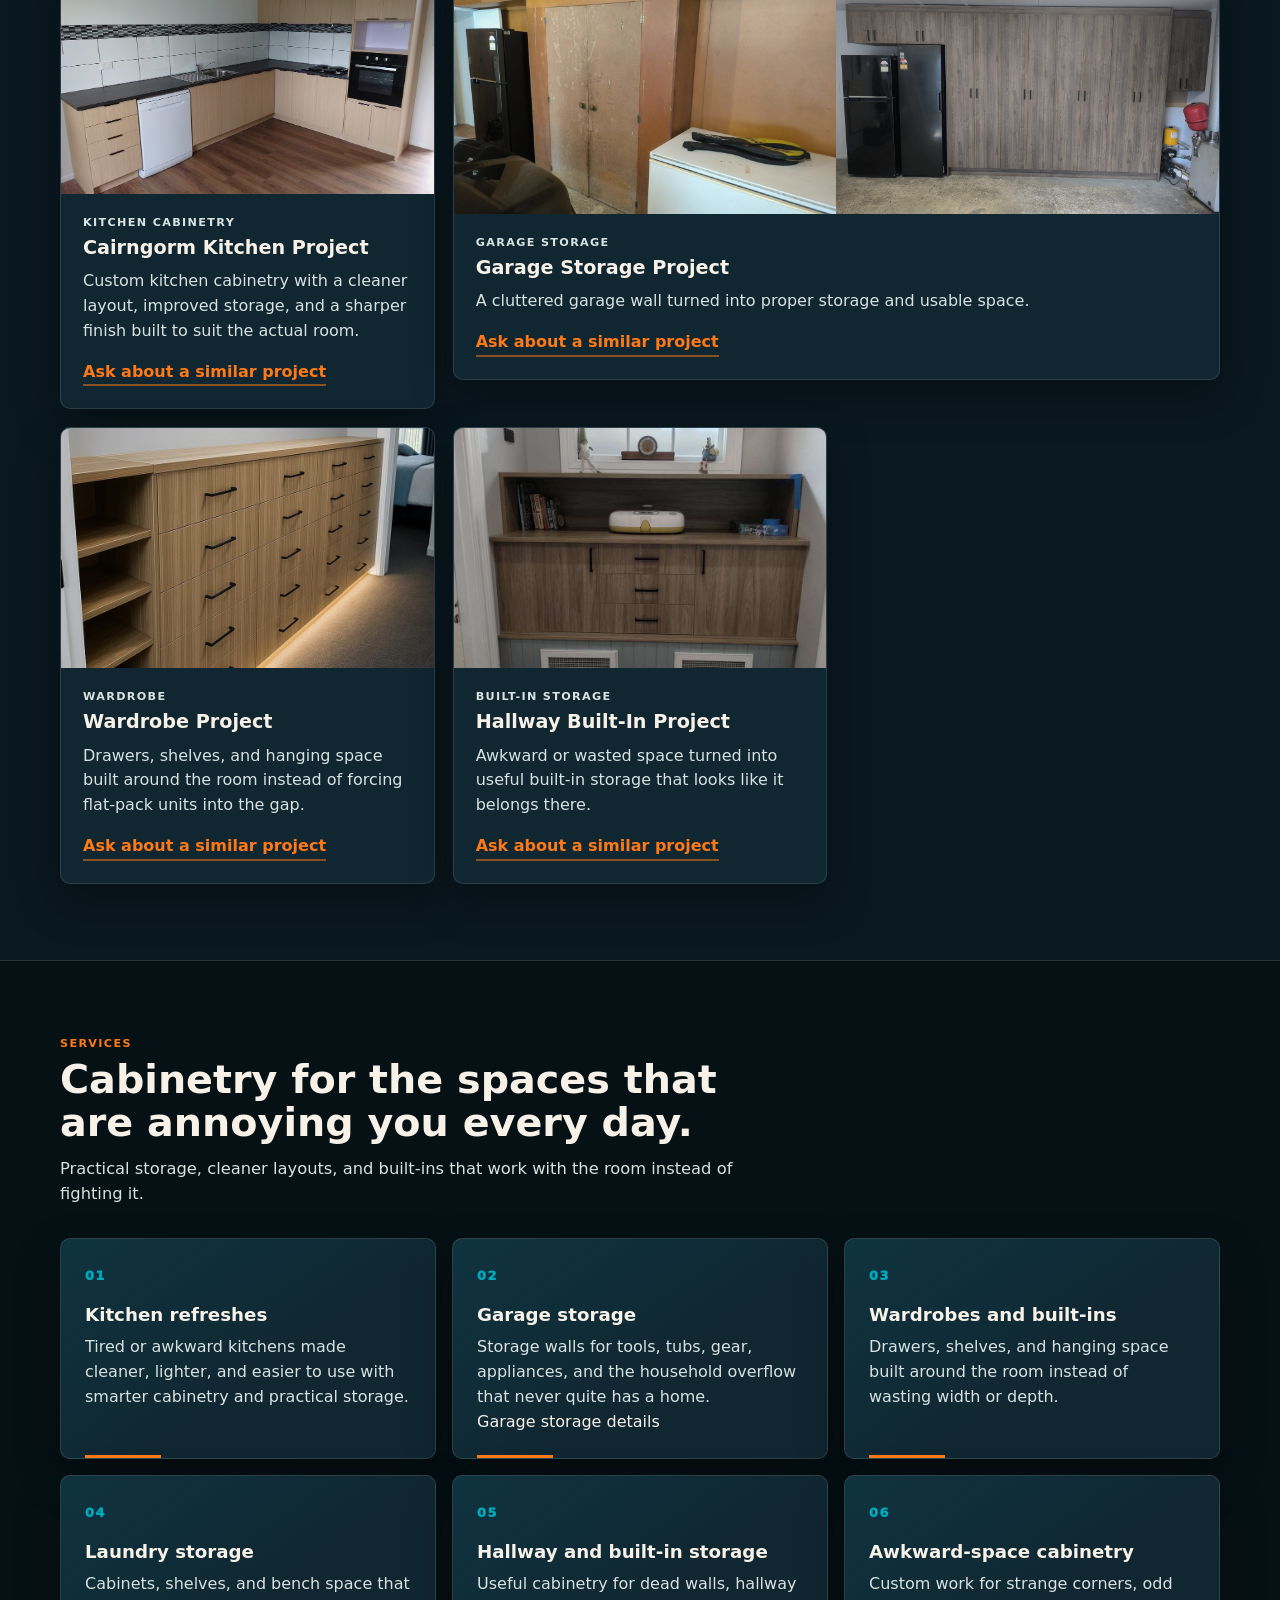
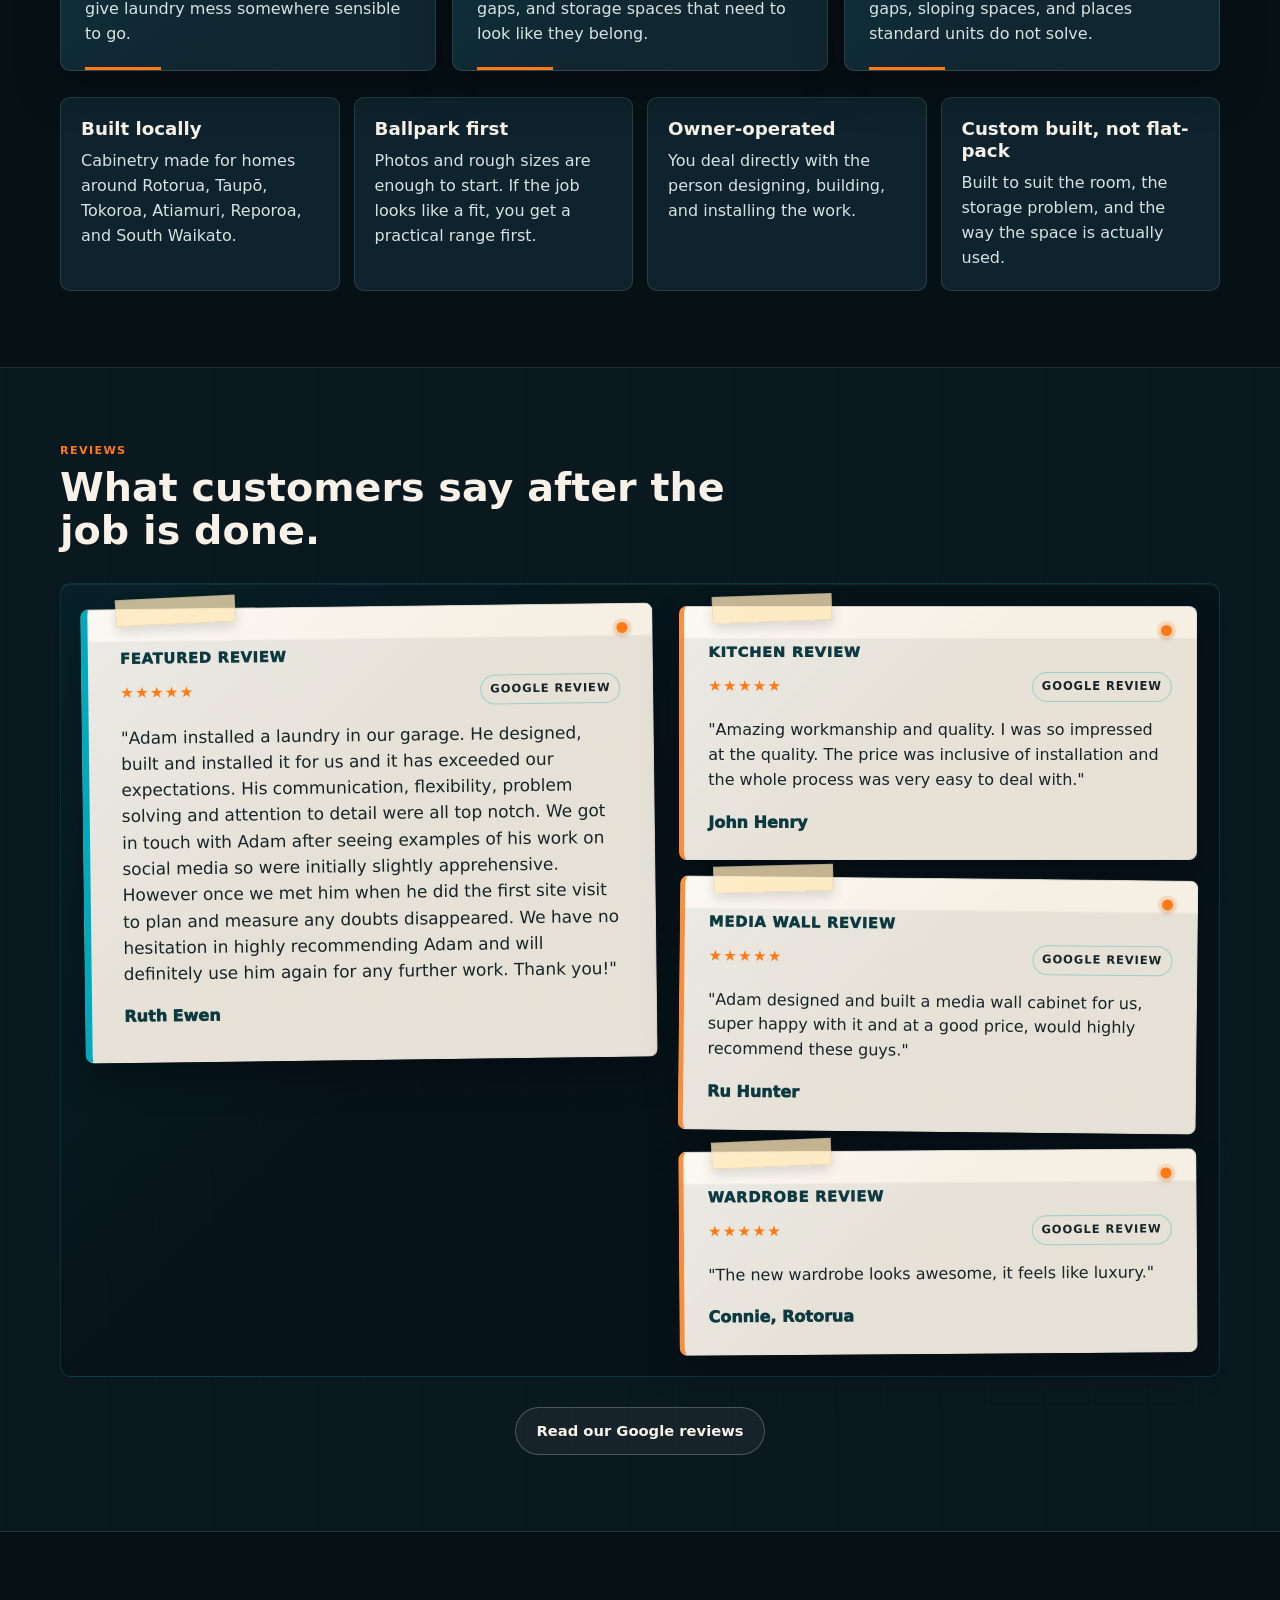
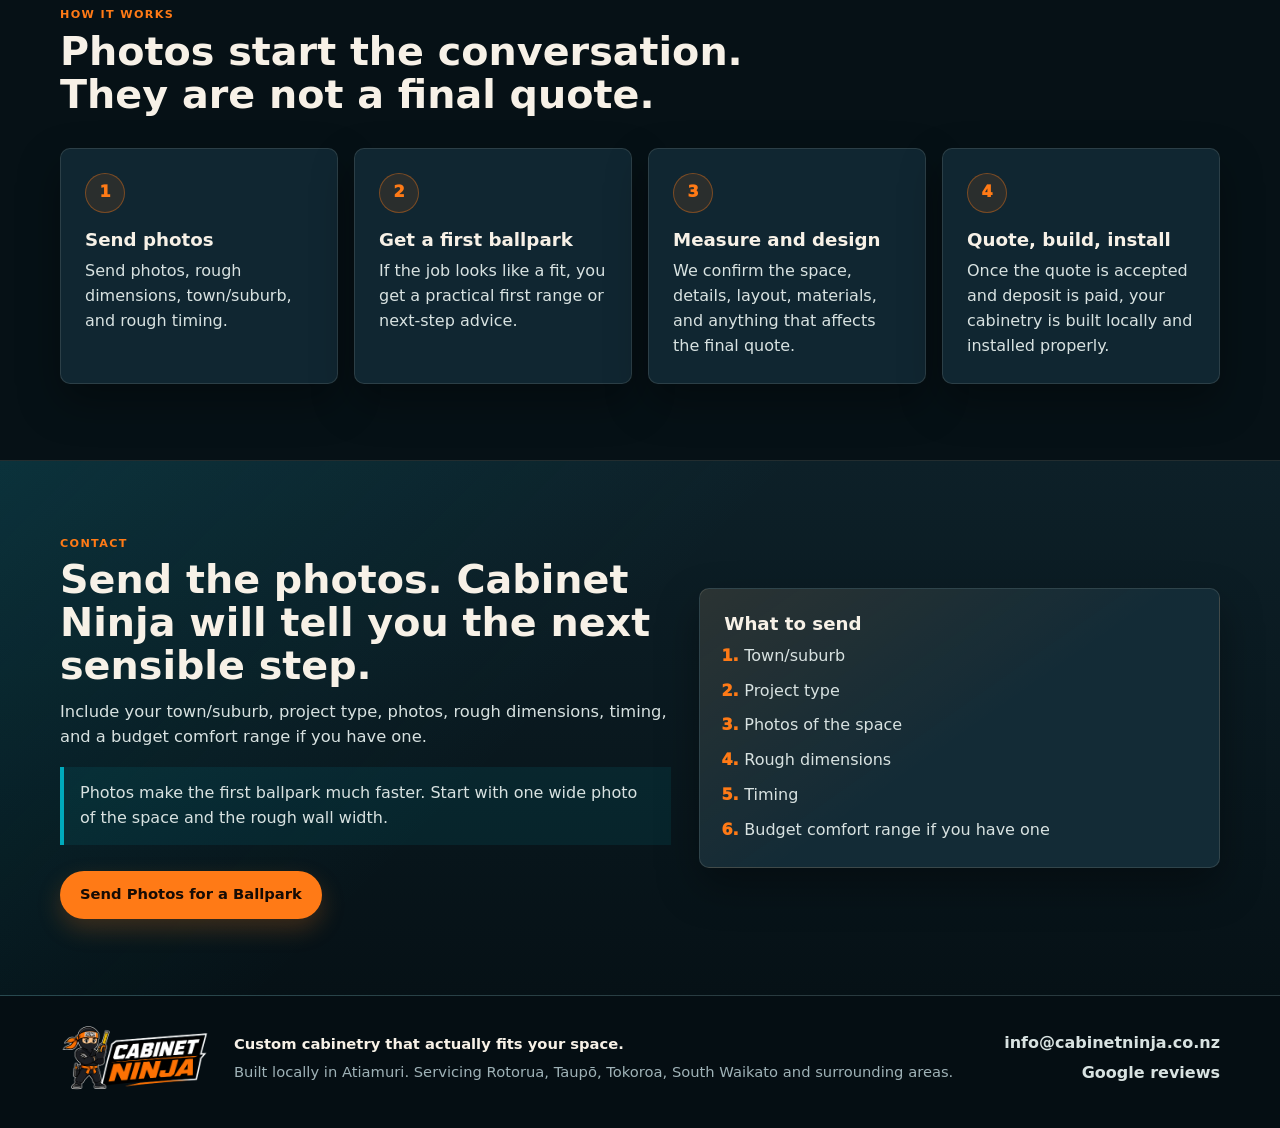
==== commit 3dbff450: "Link garage storage landing page from homepage" ====
--- a/index.html
+++ b/index.html
@@ -203,6 +203,7 @@
             <span class="service-mark">02</span>
             <h3>Garage storage</h3>
             <p>Storage walls for tools, tubs, gear, appliances, and the household overflow that never quite has a home.</p>
+            <a href="garage-storage/" class="service-link">Garage storage details</a>
           </article>
 
           <article class="service-card">
--- a/styles.css
+++ b/styles.css
@@ -301,6 +301,15 @@
   background: #07141a;
 }
 
+.hero-image-card picture,
+.before-after picture,
+.mini-before-after picture,
+.project-card > picture {
+  display: block;
+  width: 100%;
+  height: 100%;
+}
+
 .before-after img {
   width: 100%;
   height: 100%;
@@ -348,22 +357,26 @@
   height: auto;
 }
 
-.project-card > img {
+.project-card > img,
+.project-card > picture > img {
   width: 100%;
   height: 240px;
   max-height: 280px;
   object-fit: cover;
 }
 
-.project-card > .image-cairngorm-after {
+.project-card > .image-cairngorm-after,
+.project-card > picture > .image-cairngorm-after {
   object-position: center 48%;
 }
 
-.project-card > .image-wardrobe {
+.project-card > .image-wardrobe,
+.project-card > picture > .image-wardrobe {
   object-position: center 42%;
 }
 
-.project-card > .image-hallway-after {
+.project-card > .image-hallway-after,
+.project-card > picture > .image-hallway-after {
   object-position: center 46%;
 }
 
@@ -884,6 +897,7 @@
   }
 
   .project-card > img,
+  .project-card > picture > img,
   .mini-before-after img {
     height: 220px;
   }
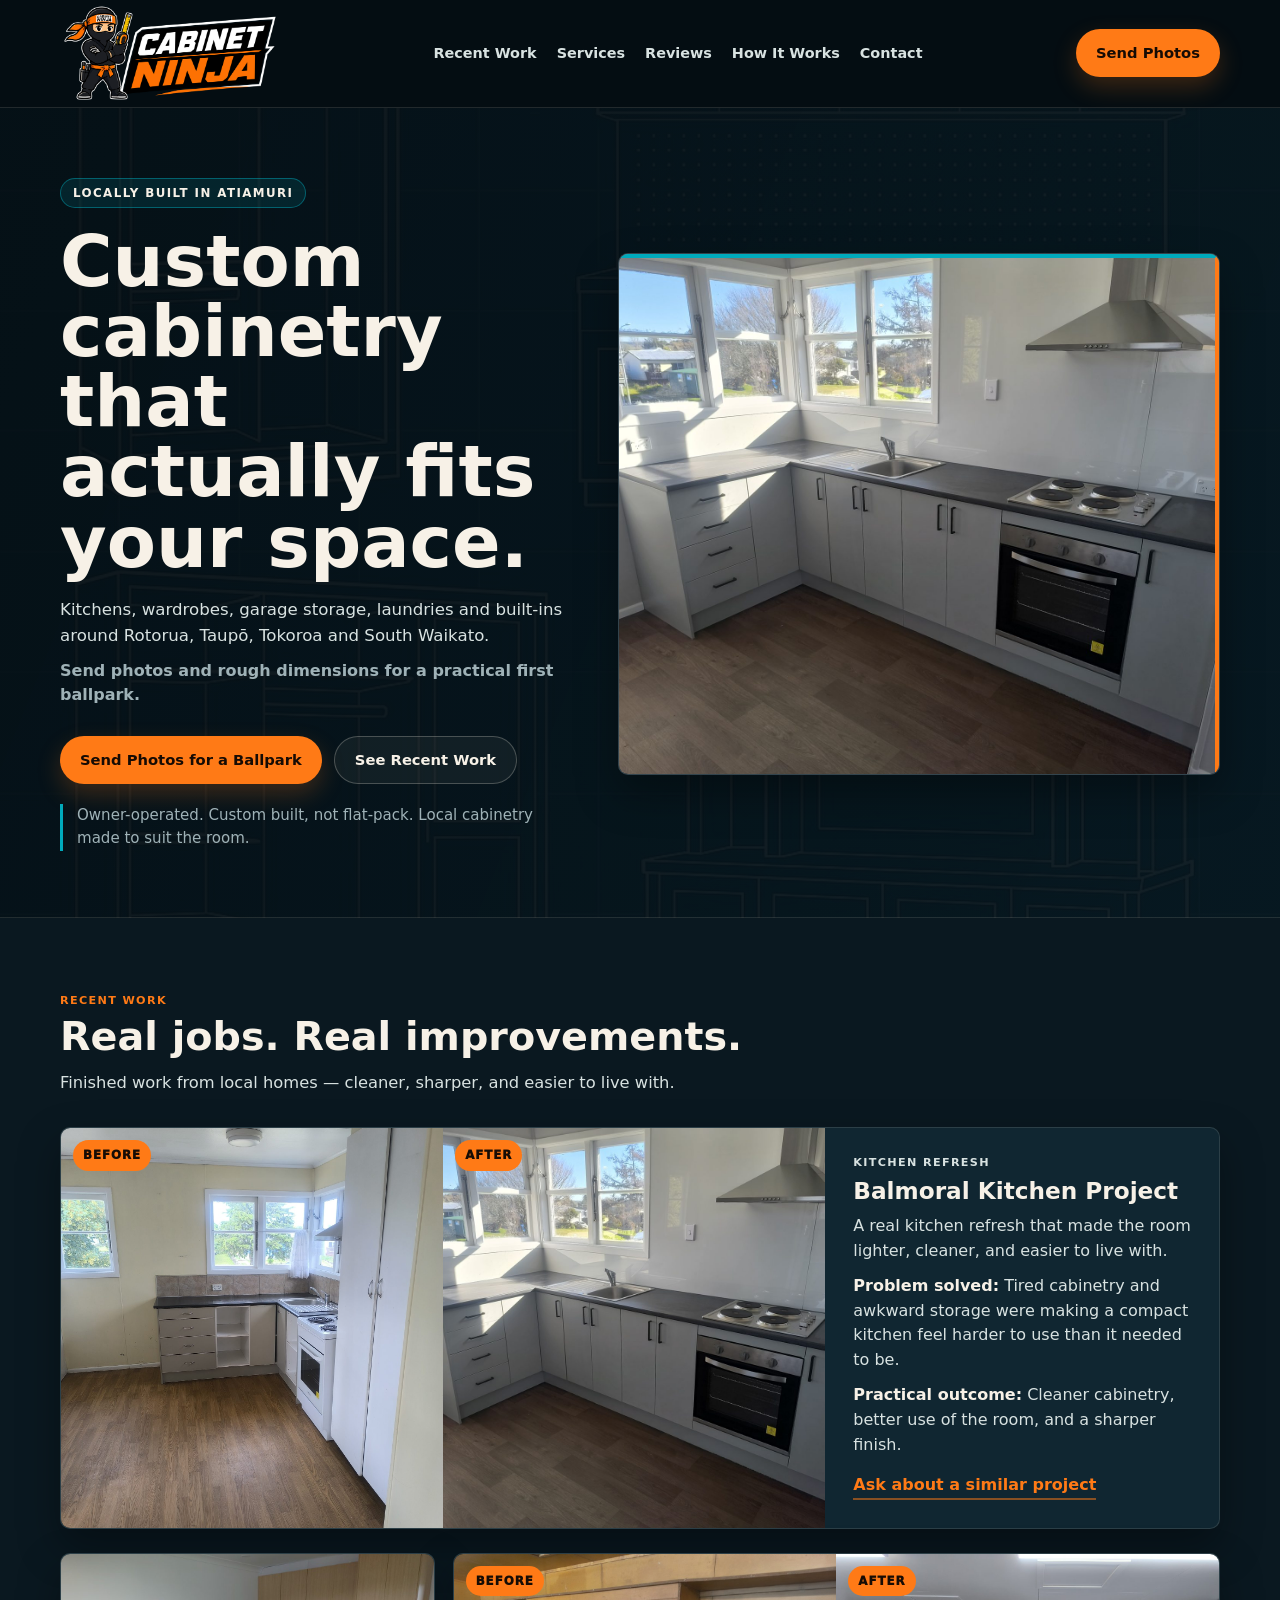
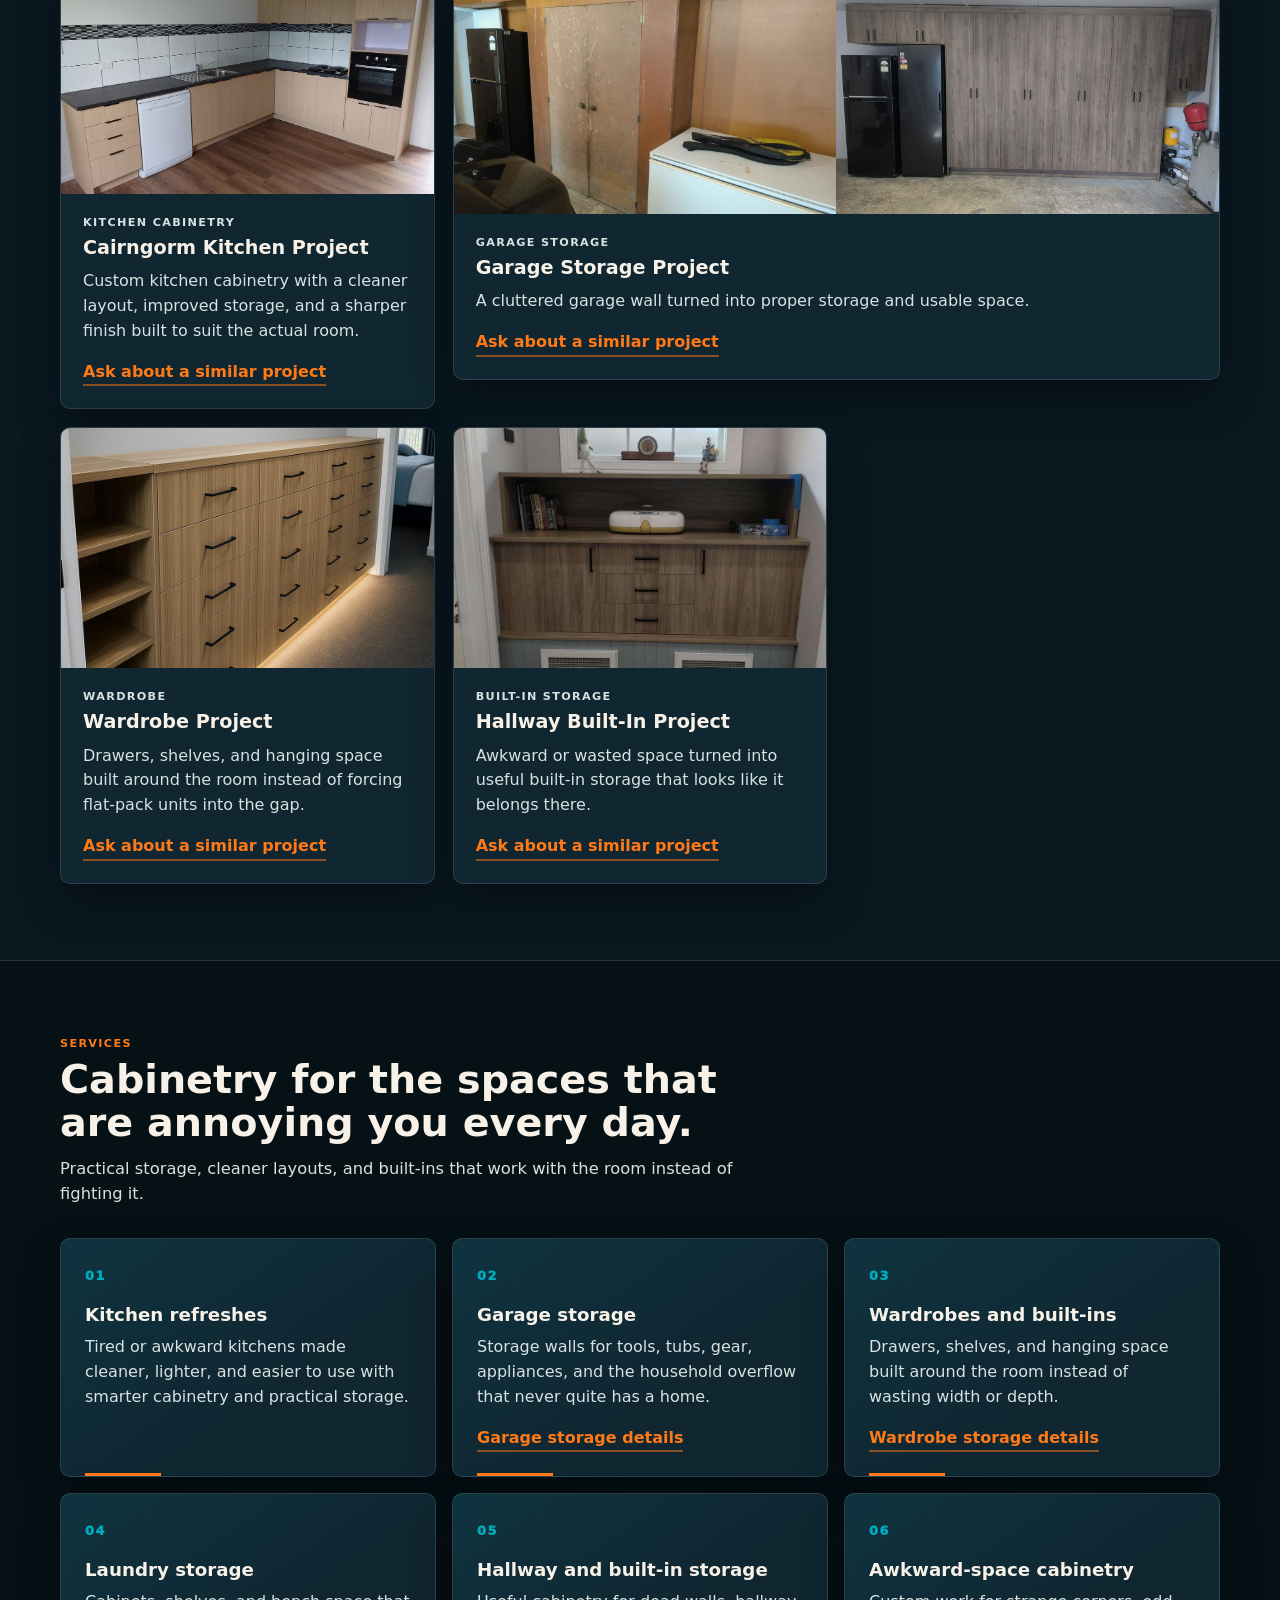
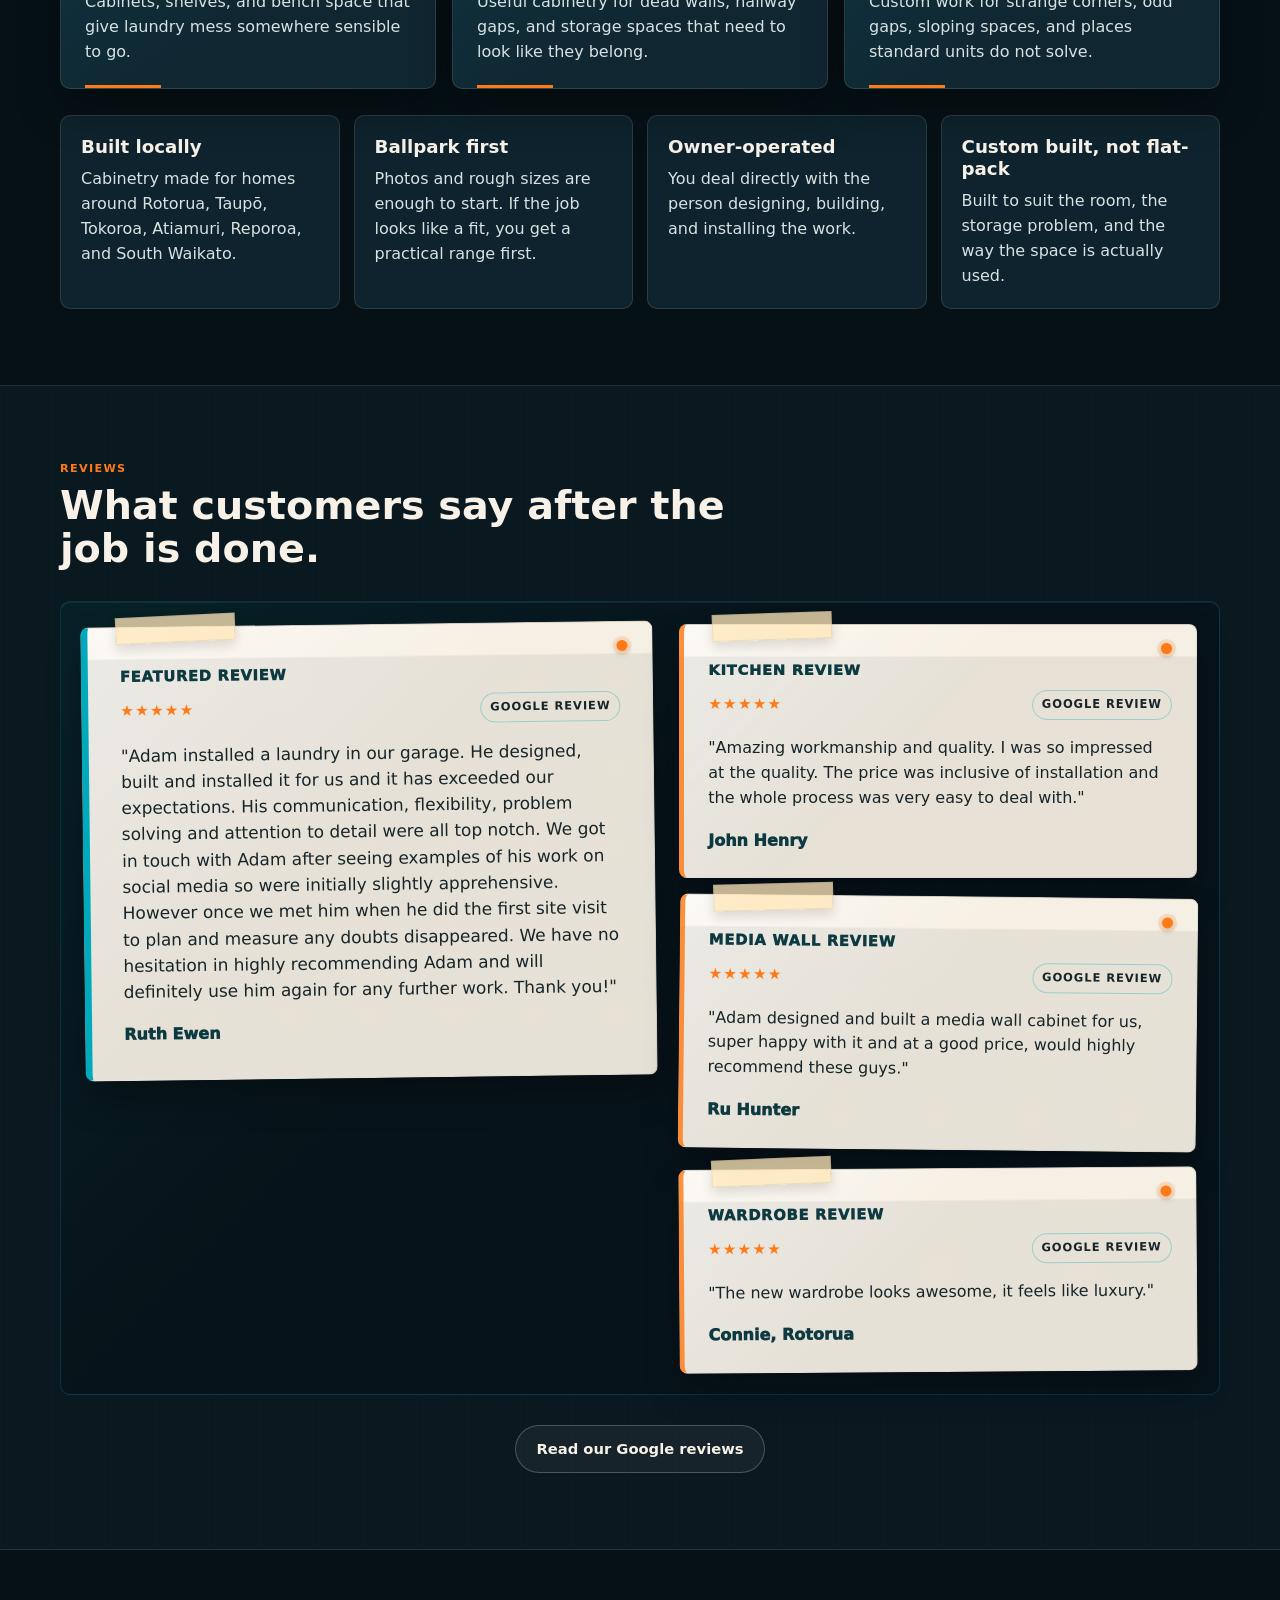
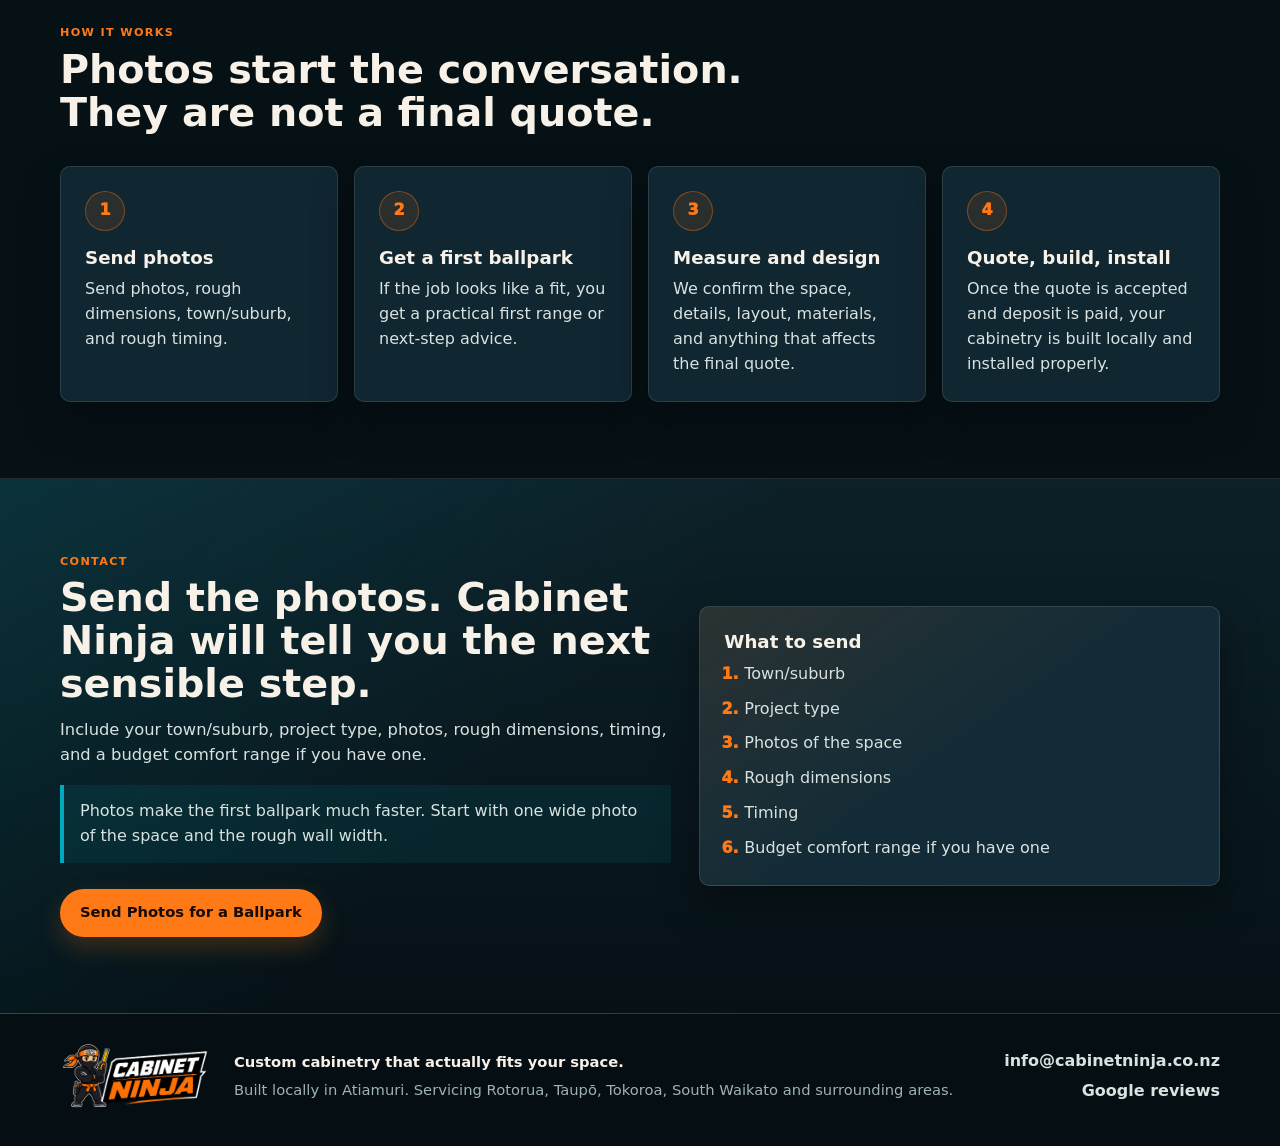
==== commit 34edd3d4: "Link homepage services to wardrobes page" ====
--- a/index.html
+++ b/index.html
@@ -210,6 +210,7 @@
             <span class="service-mark">03</span>
             <h3>Wardrobes and built-ins</h3>
             <p>Drawers, shelves, and hanging space built around the room instead of wasting width or depth.</p>
+            <a href="wardrobes/" class="service-link">Wardrobe storage details</a>
           </article>
 
           <article class="service-card">
--- a/styles.css
+++ b/styles.css
@@ -502,6 +502,20 @@
   color: var(--soft);
 }
 
+.service-link {
+  display: inline-flex;
+  width: fit-content;
+  margin-top: 16px;
+  color: var(--orange);
+  font-weight: 900;
+  border-bottom: 2px solid rgba(255, 122, 22, 0.5);
+}
+
+.service-link:hover {
+  color: var(--orange-hover);
+  border-bottom-color: var(--orange-hover);
+}
+
 .trust-cards {
   display: grid;
   grid-template-columns: repeat(4, minmax(0, 1fr));
@@ -673,6 +687,21 @@
   margin-top: 30px;
 }
 
+.subtle-link-row {
+  margin-top: 22px;
+}
+
+.subtle-link-row a {
+  color: var(--soft);
+  font-weight: 850;
+  border-bottom: 1px solid rgba(0, 170, 188, 0.55);
+}
+
+.subtle-link-row a:hover {
+  color: var(--orange);
+  border-bottom-color: var(--orange);
+}
+
 .process-grid {
   display: grid;
   grid-template-columns: repeat(4, minmax(0, 1fr));
@@ -781,6 +810,105 @@
   color: var(--orange);
 }
 
+.landing-page .hero h1 {
+  max-width: 14ch;
+  font-size: clamp(2.55rem, 5vw, 4.45rem);
+}
+
+.landing-section,
+.faq-section {
+  padding: 76px 0;
+  border-bottom: 1px solid var(--line);
+}
+
+.split-section {
+  display: grid;
+  grid-template-columns: minmax(0, 0.78fr) minmax(420px, 1fr);
+  gap: 34px;
+  align-items: start;
+}
+
+.plain-panel,
+.factor-grid article,
+.faq-grid article {
+  border: 1px solid var(--line);
+  border-radius: var(--radius);
+  background: var(--panel);
+  box-shadow: var(--shadow);
+}
+
+.plain-panel {
+  padding: 26px;
+}
+
+.plain-panel p {
+  color: var(--soft);
+  margin-bottom: 18px;
+}
+
+.check-list {
+  display: grid;
+  gap: 11px;
+  list-style: none;
+}
+
+.check-list li {
+  position: relative;
+  padding-left: 26px;
+  color: var(--soft);
+}
+
+.check-list li::before {
+  content: "";
+  position: absolute;
+  left: 0;
+  top: 0.62em;
+  width: 10px;
+  height: 10px;
+  border-radius: 50%;
+  background: var(--teal);
+  box-shadow: 0 0 0 4px rgba(0, 170, 188, 0.13);
+}
+
+.factor-grid,
+.faq-grid {
+  display: grid;
+  gap: 14px;
+}
+
+.factor-grid {
+  grid-template-columns: repeat(2, minmax(0, 1fr));
+}
+
+.factor-grid article {
+  padding: 18px;
+  color: var(--soft);
+  background:
+    linear-gradient(145deg, rgba(255, 122, 22, 0.09), transparent 58%),
+    var(--panel);
+}
+
+.faq-grid {
+  grid-template-columns: repeat(3, minmax(0, 1fr));
+}
+
+.faq-grid article {
+  padding: 22px;
+  background:
+    linear-gradient(145deg, rgba(0, 170, 188, 0.08), transparent 58%),
+    var(--panel);
+}
+
+.faq-grid h3 {
+  margin-bottom: 10px;
+  font-size: 1.06rem;
+  line-height: 1.22;
+}
+
+.faq-grid p {
+  color: var(--soft);
+}
+
 @media (max-width: 1120px) {
   .header-inner {
     flex-wrap: wrap;
@@ -789,7 +917,8 @@
   .hero-grid,
   .feature-project,
   .review-board,
-  .cta-inner {
+  .cta-inner,
+  .split-section {
     grid-template-columns: 1fr;
   }
 
@@ -800,7 +929,8 @@
   .projects-grid,
   .services-grid,
   .trust-cards,
-  .process-grid {
+  .process-grid,
+  .faq-grid {
     grid-template-columns: repeat(2, minmax(0, 1fr));
   }
 
@@ -882,6 +1012,8 @@
   .services-grid,
   .trust-cards,
   .process-grid,
+  .factor-grid,
+  .faq-grid,
   .before-after,
   .mini-before-after {
     grid-template-columns: 1fr;
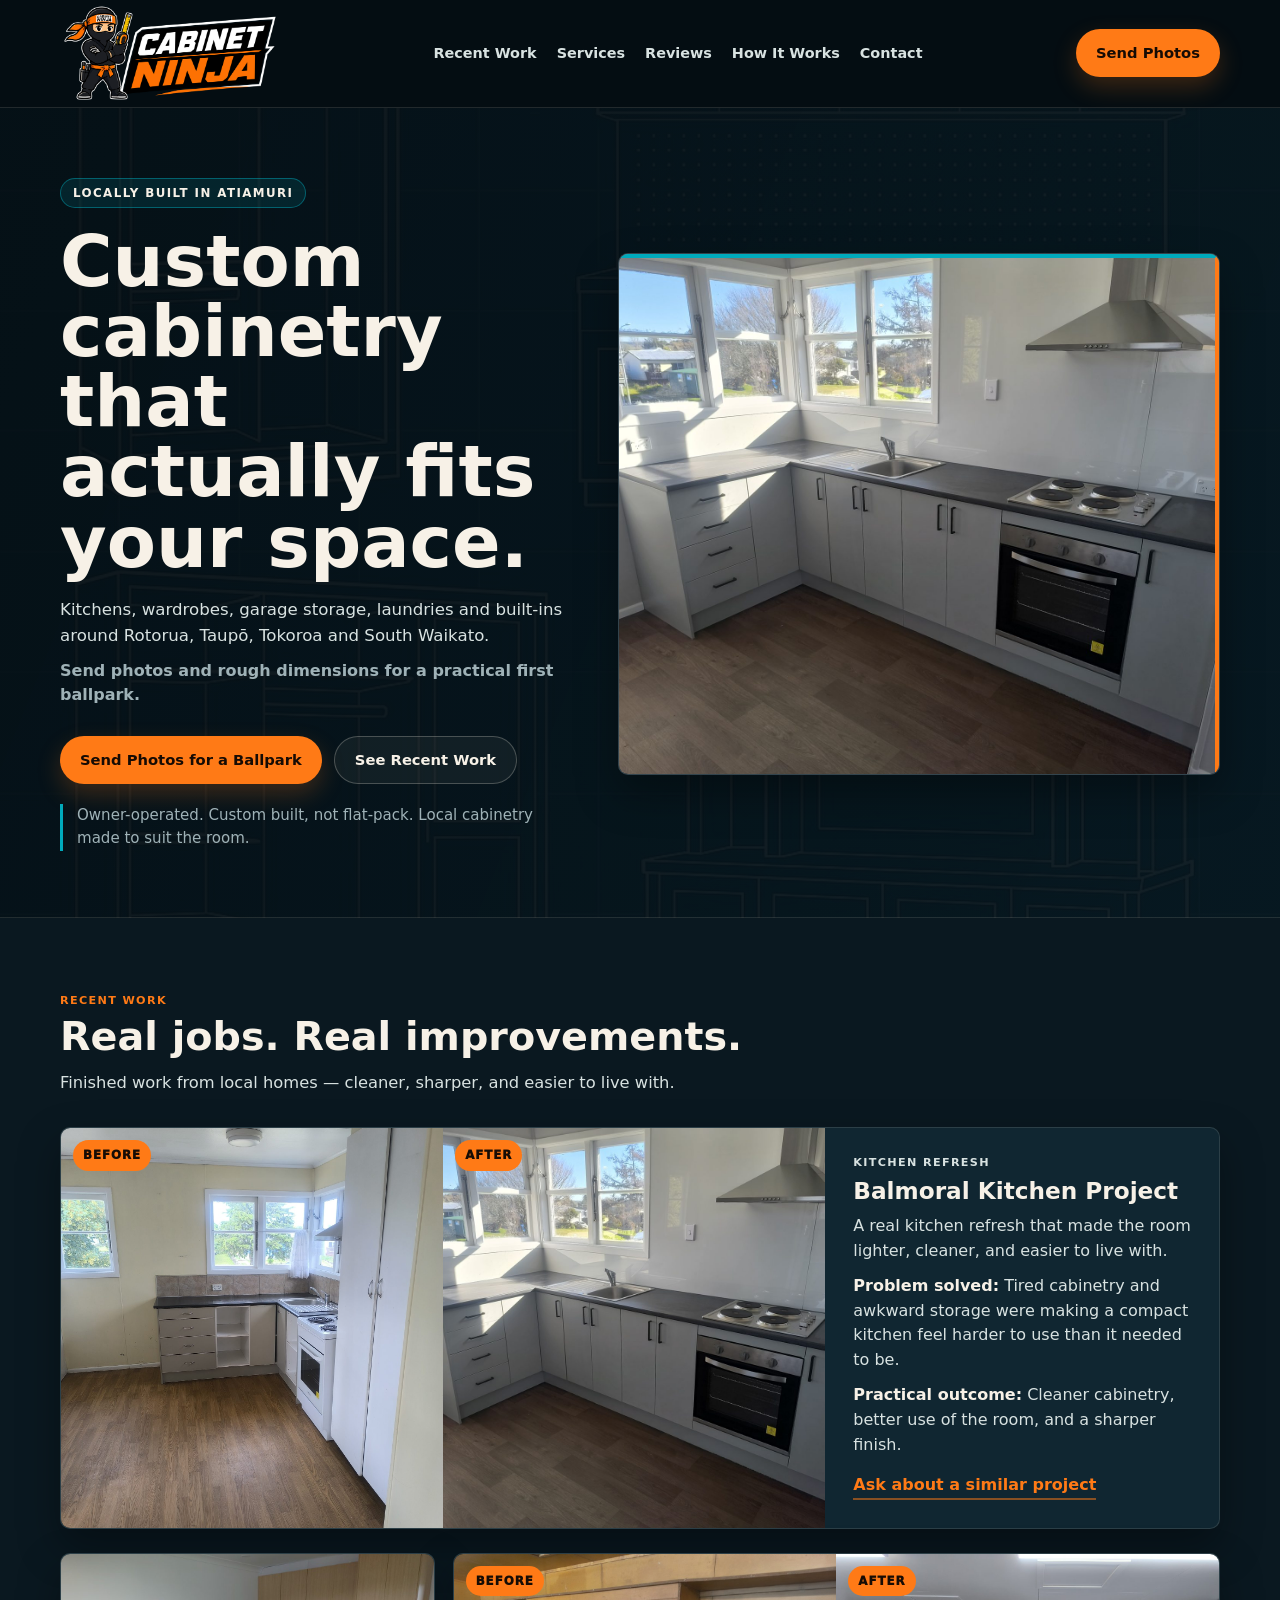
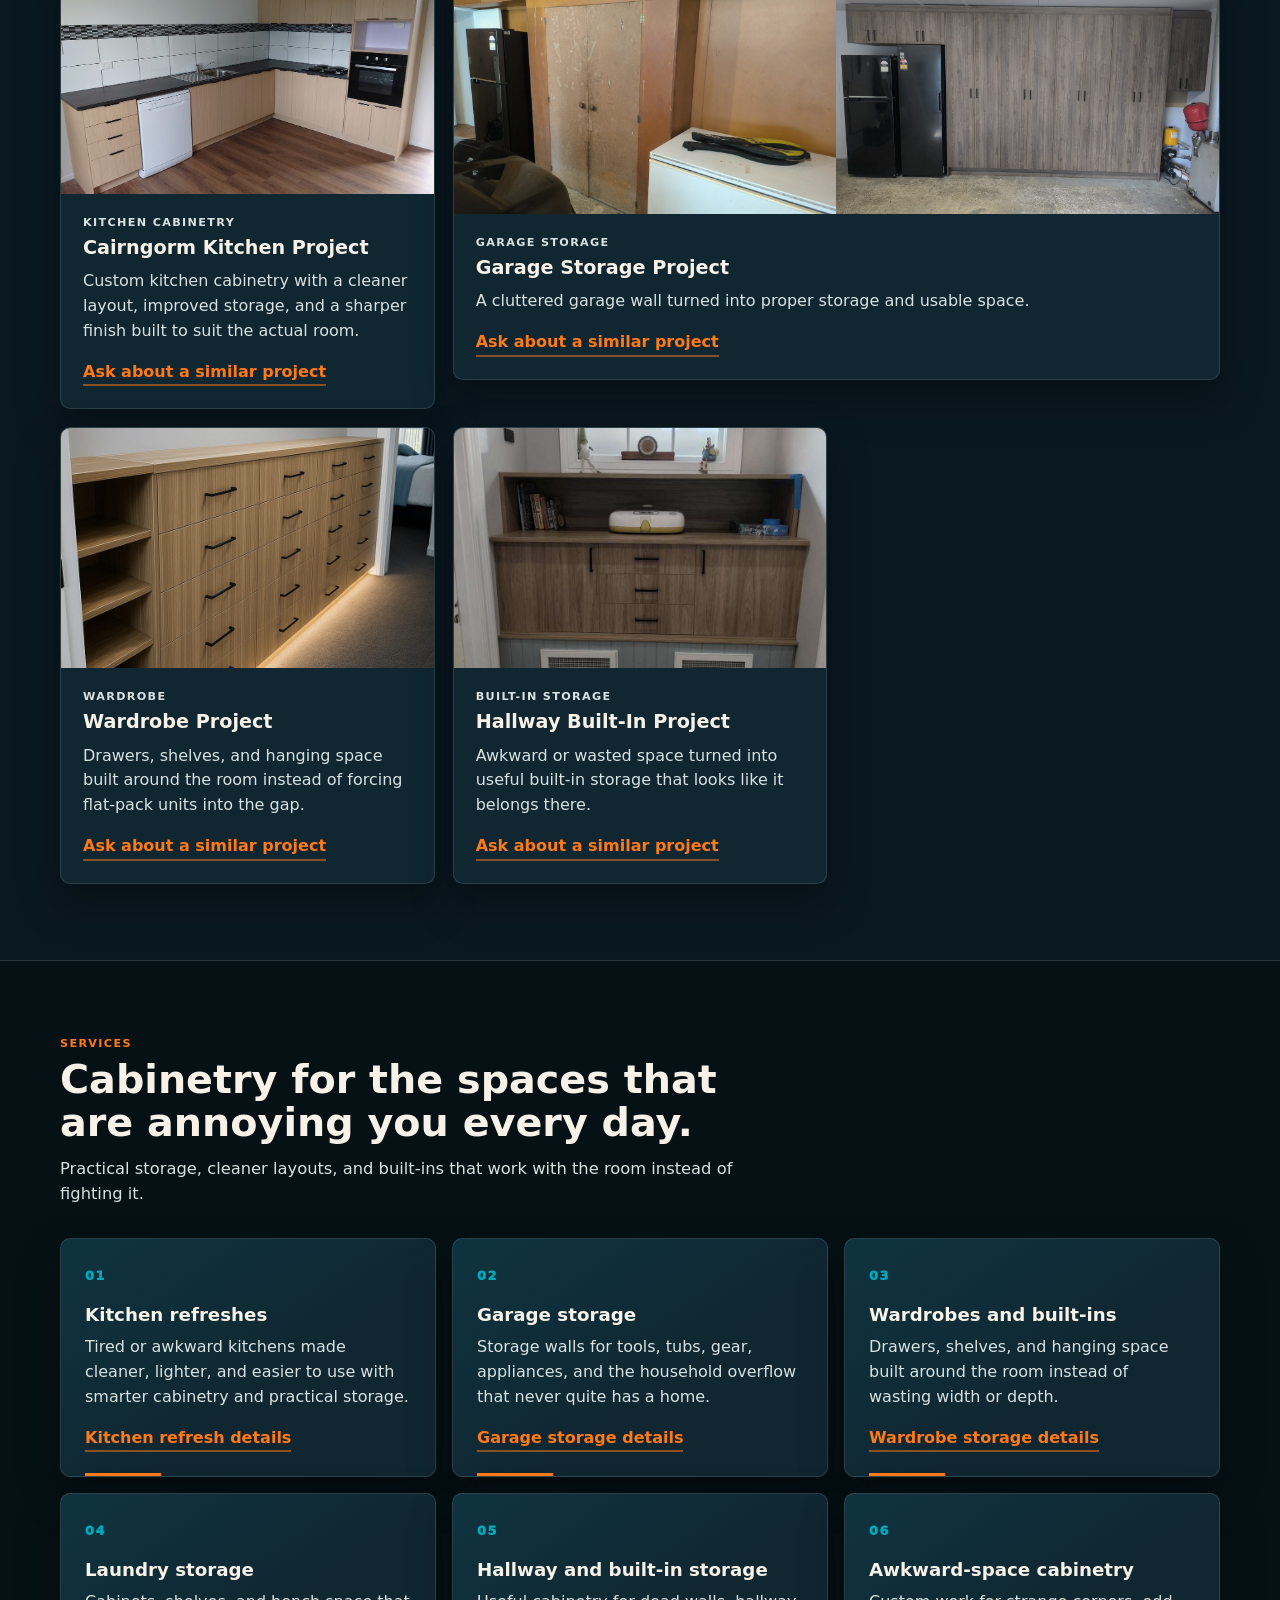
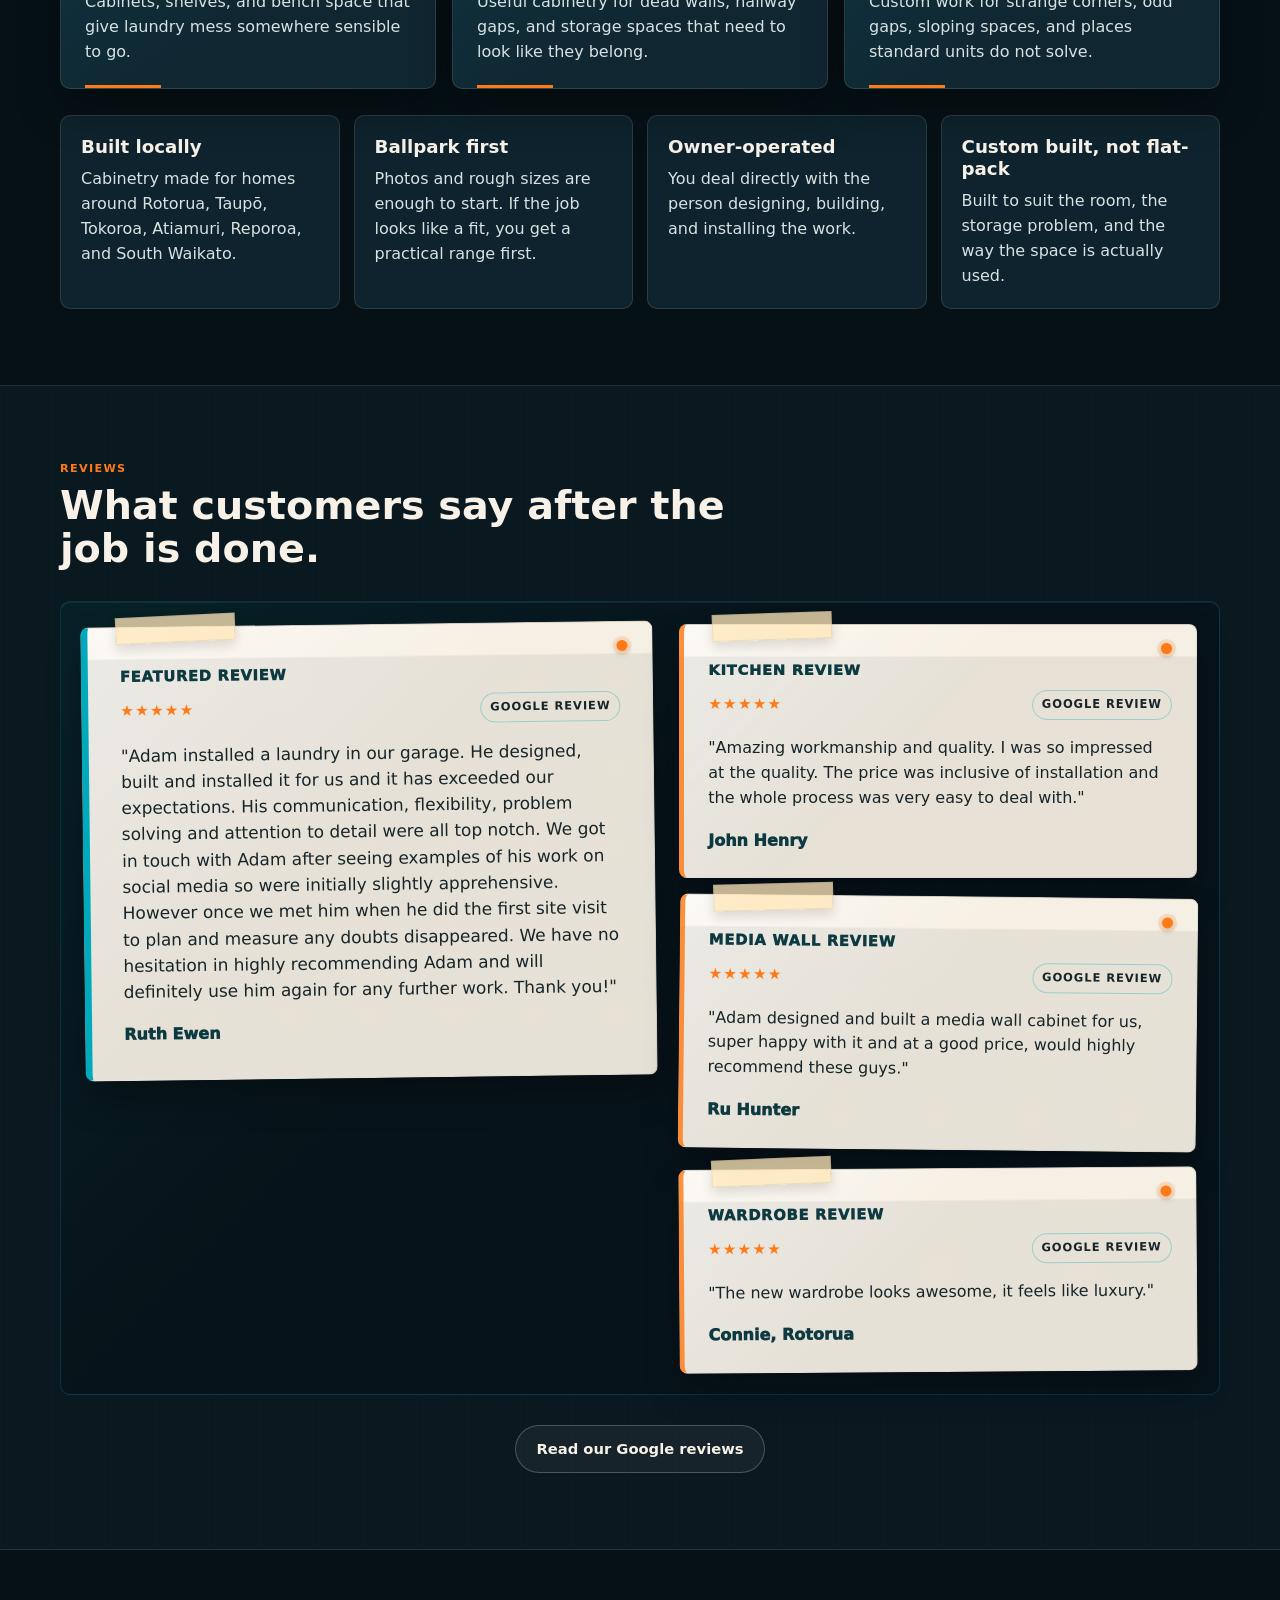
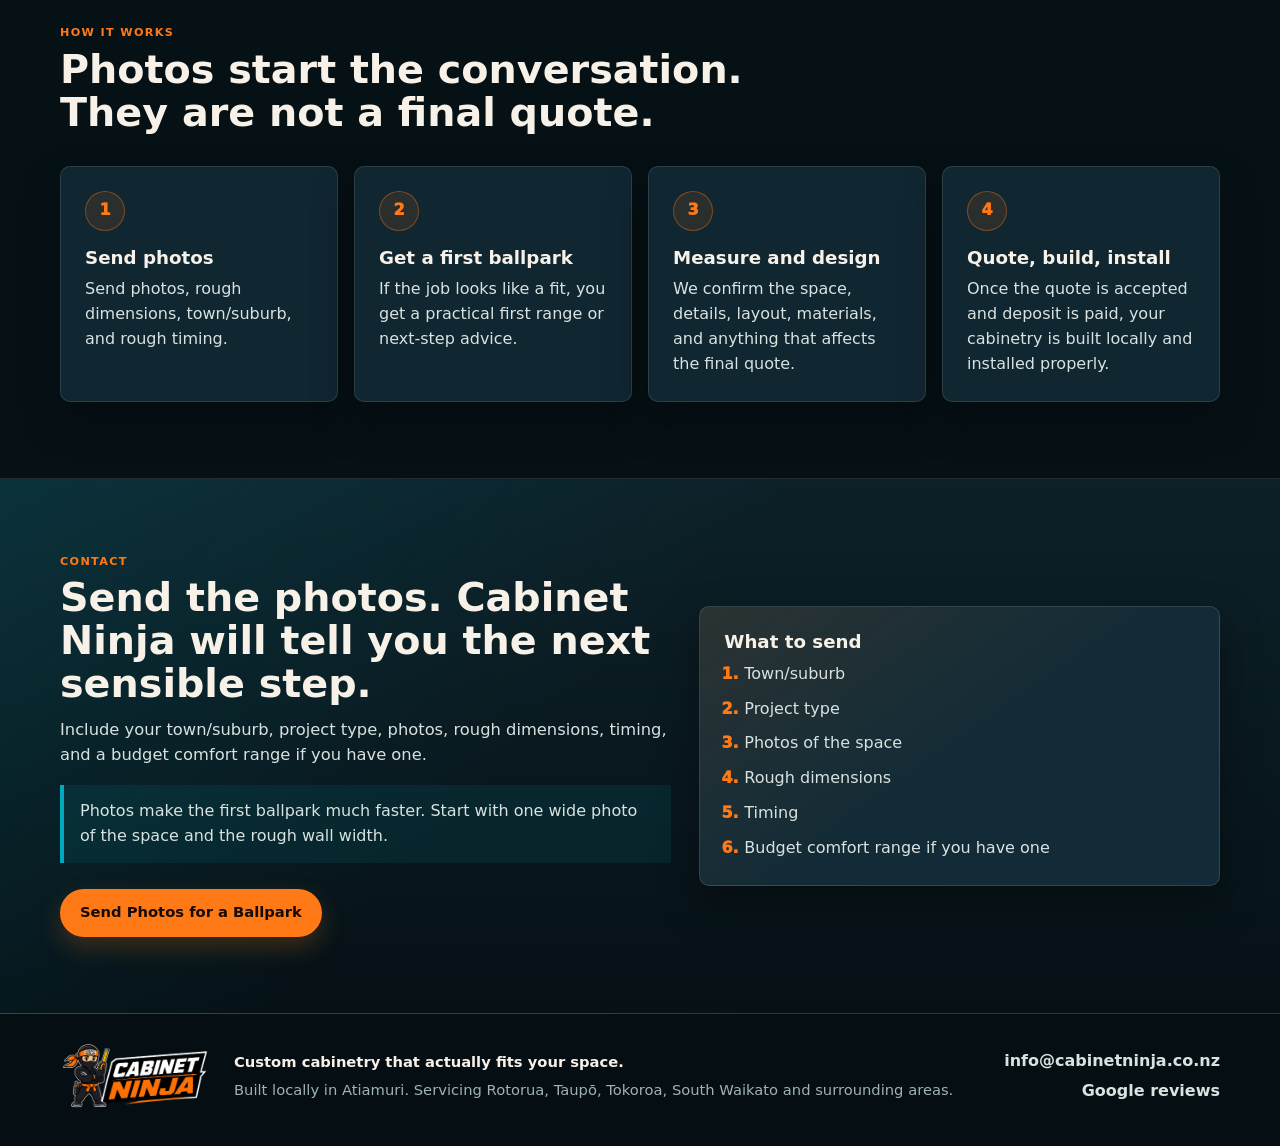
==== commit 89dc7c2f: "Link homepage services to kitchen refreshes page" ====
--- a/index.html
+++ b/index.html
@@ -197,6 +197,7 @@
             <span class="service-mark">01</span>
             <h3>Kitchen refreshes</h3>
             <p>Tired or awkward kitchens made cleaner, lighter, and easier to use with smarter cabinetry and practical storage.</p>
+            <a href="kitchen-refreshes/" class="service-link">Kitchen refresh details</a>
           </article>
 
           <article class="service-card">
--- a/styles.css
+++ b/styles.css
@@ -304,6 +304,7 @@
 .hero-image-card picture,
 .before-after picture,
 .mini-before-after picture,
+.feature-project > figure picture,
 .project-card > picture {
   display: block;
   width: 100%;
@@ -311,6 +312,15 @@
 }
 
 .before-after img {
+  width: 100%;
+  height: 100%;
+  min-height: 320px;
+  max-height: 430px;
+  aspect-ratio: 4 / 3;
+  object-fit: cover;
+}
+
+.feature-project > figure img {
   width: 100%;
   height: 100%;
   min-height: 320px;
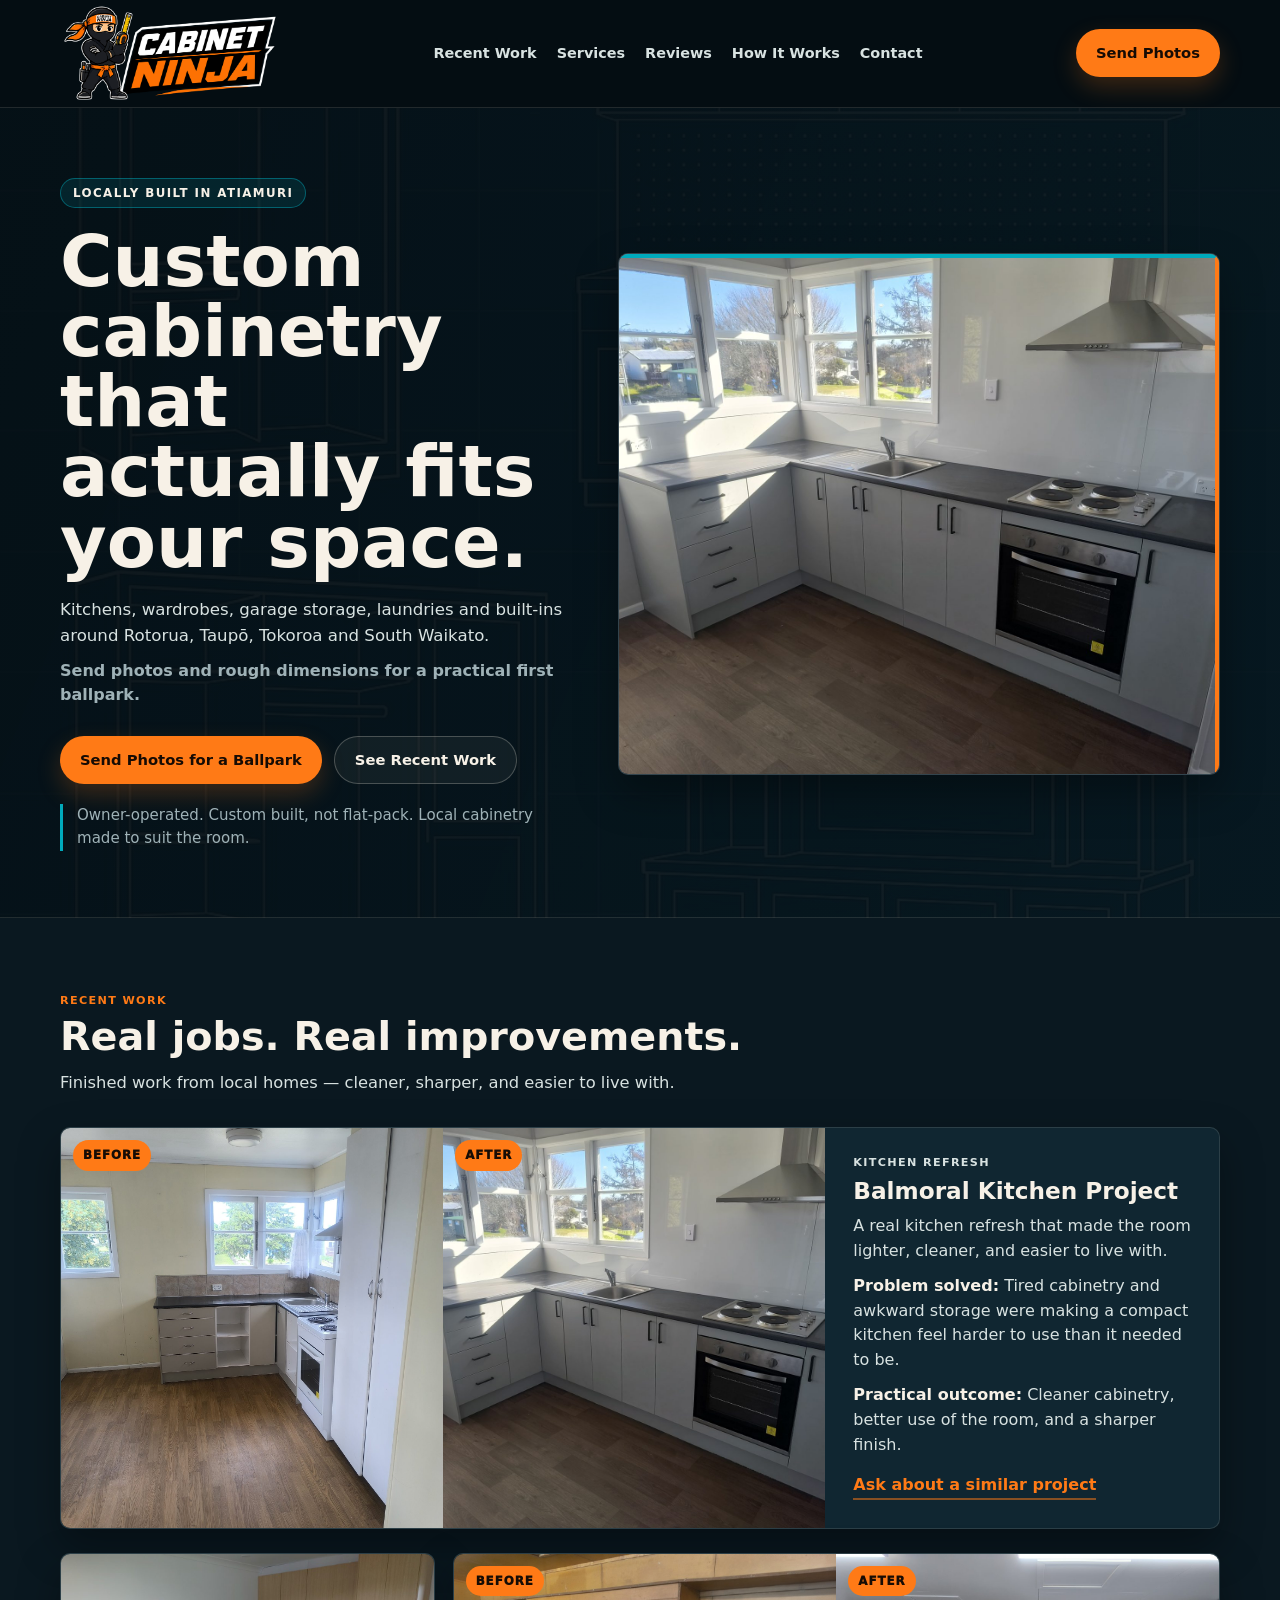
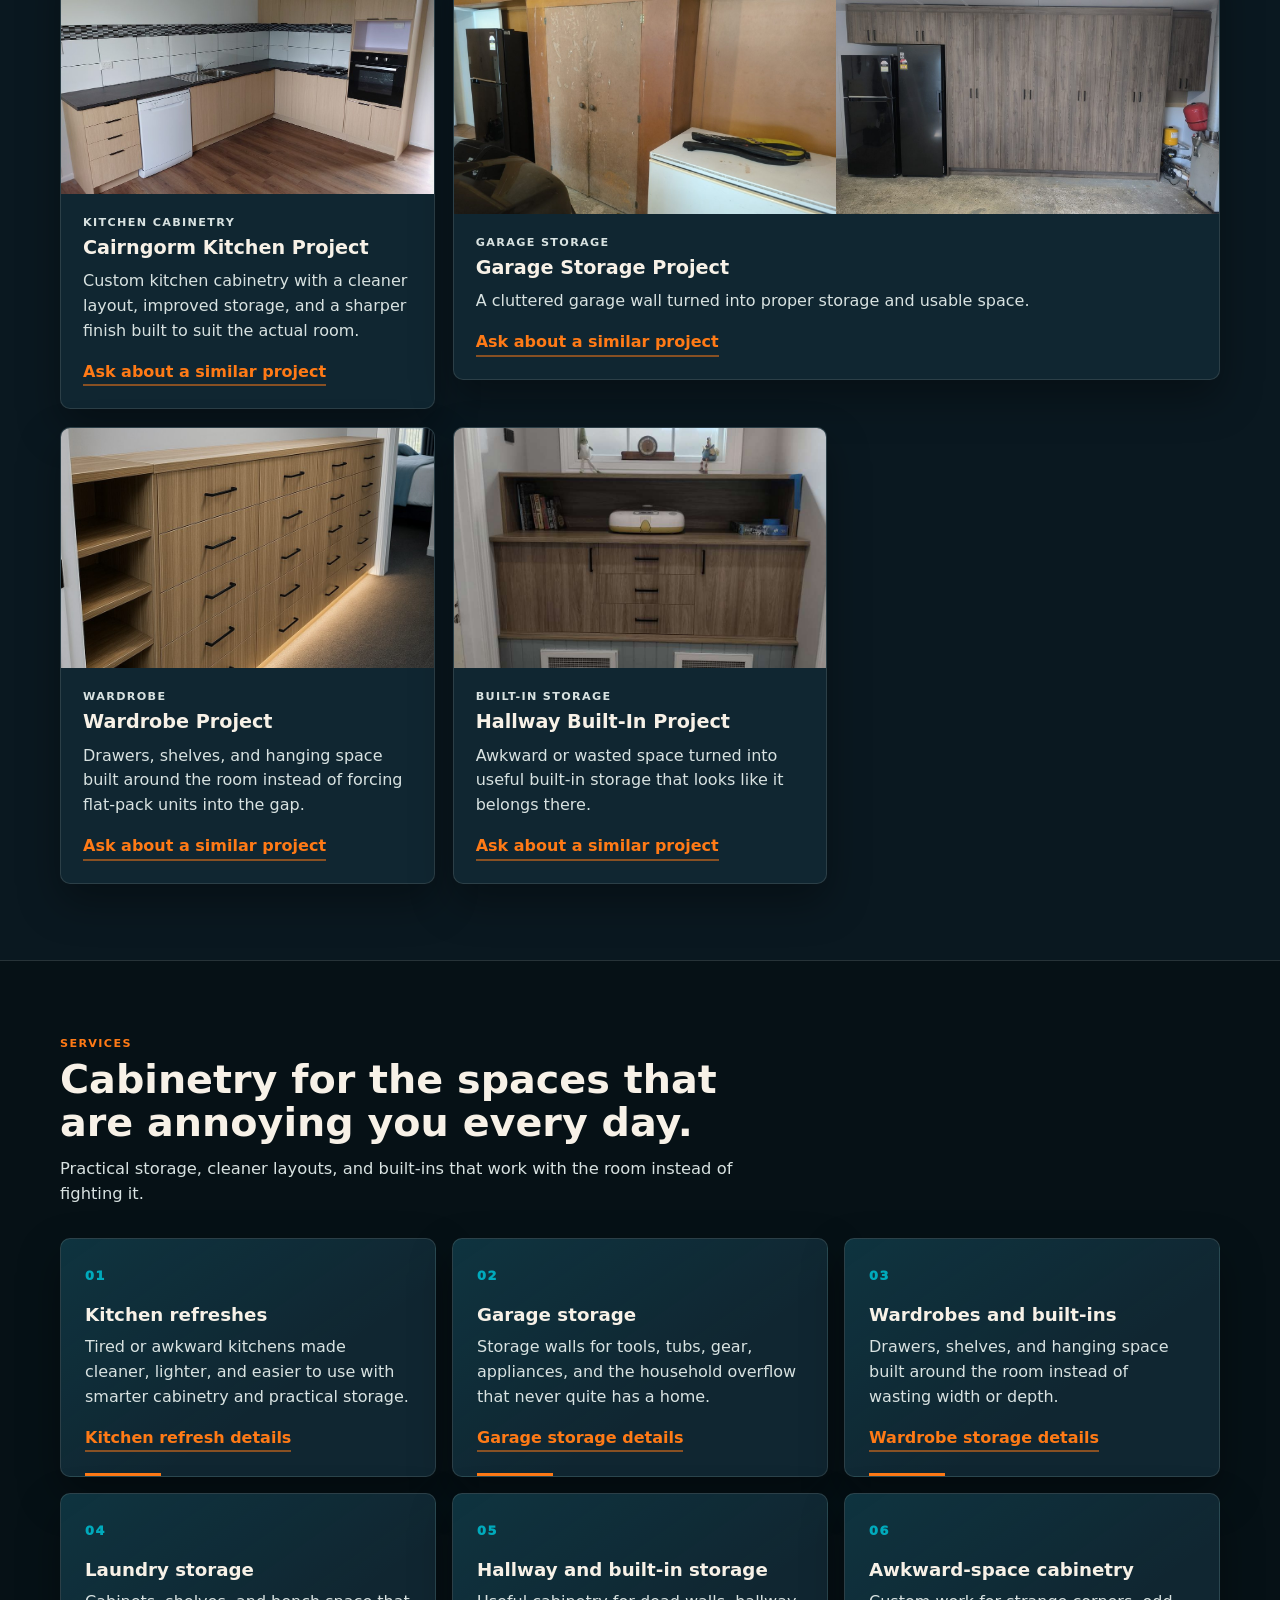
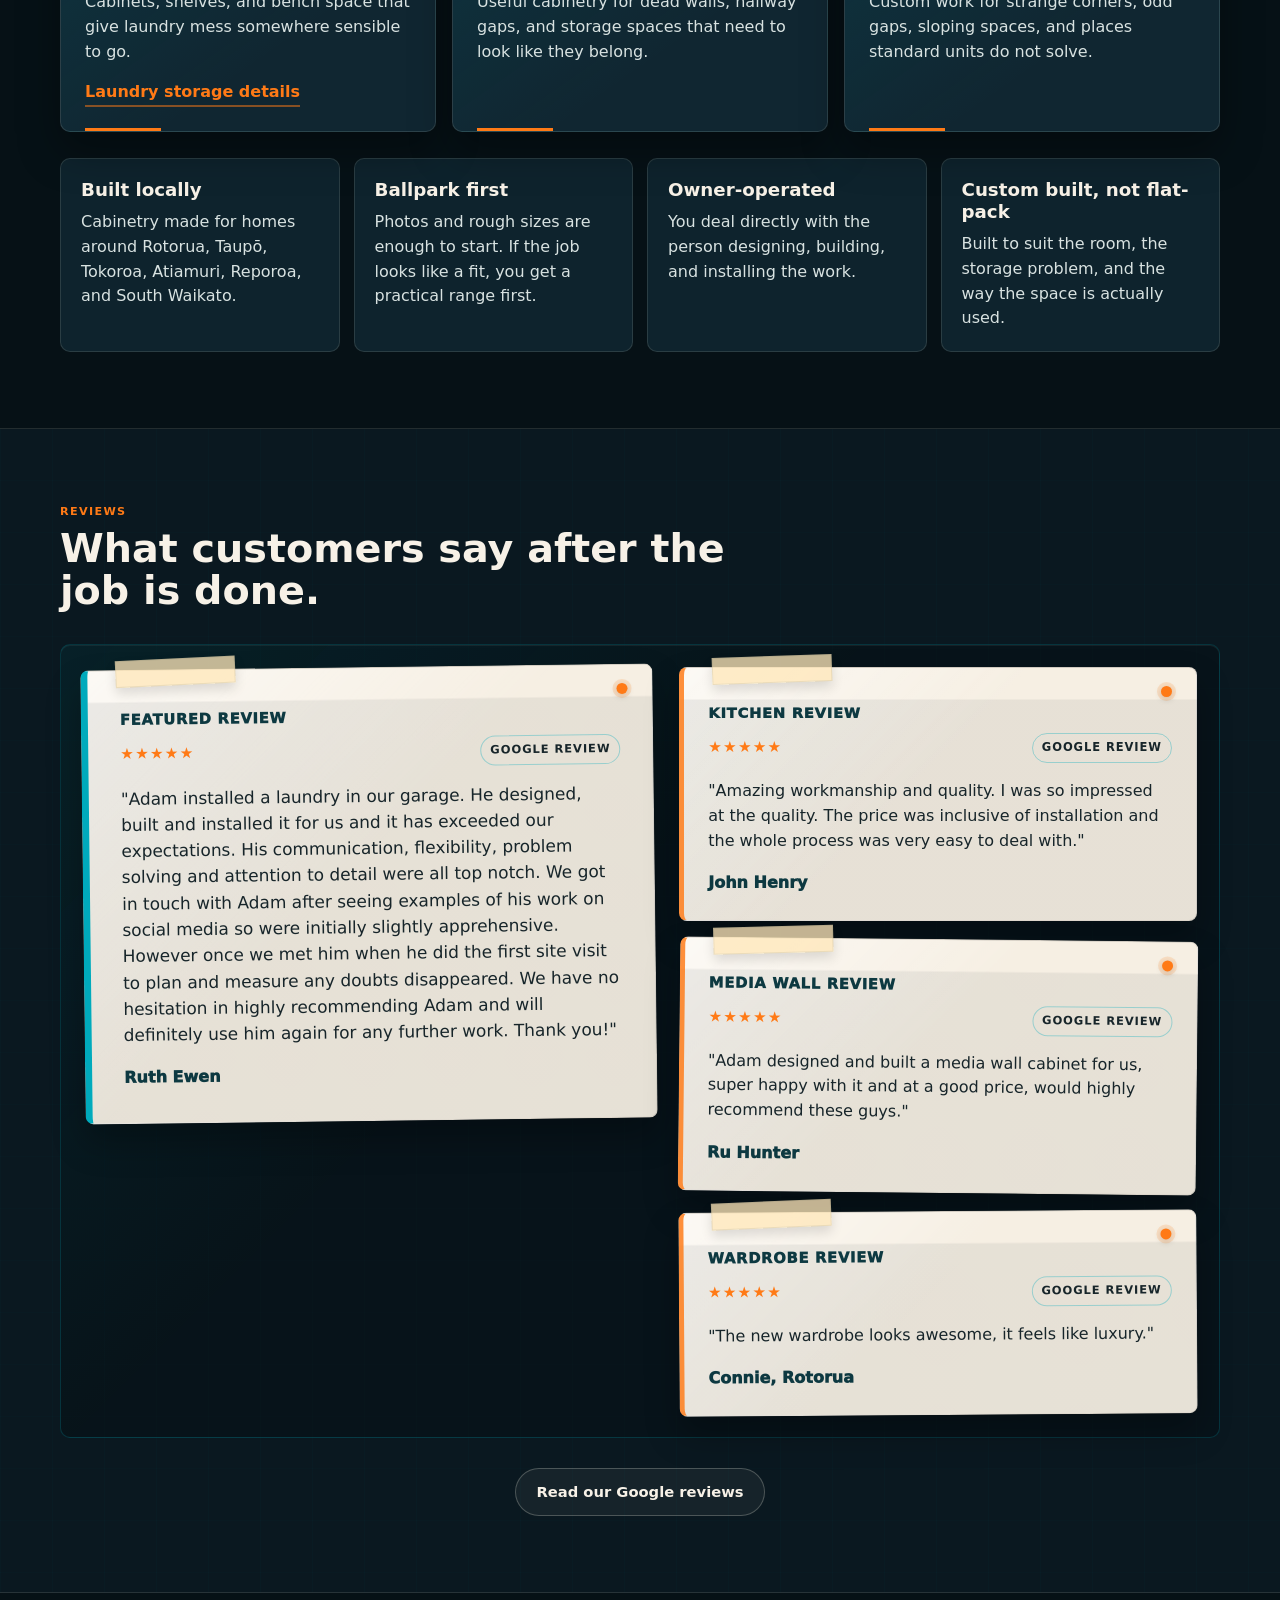
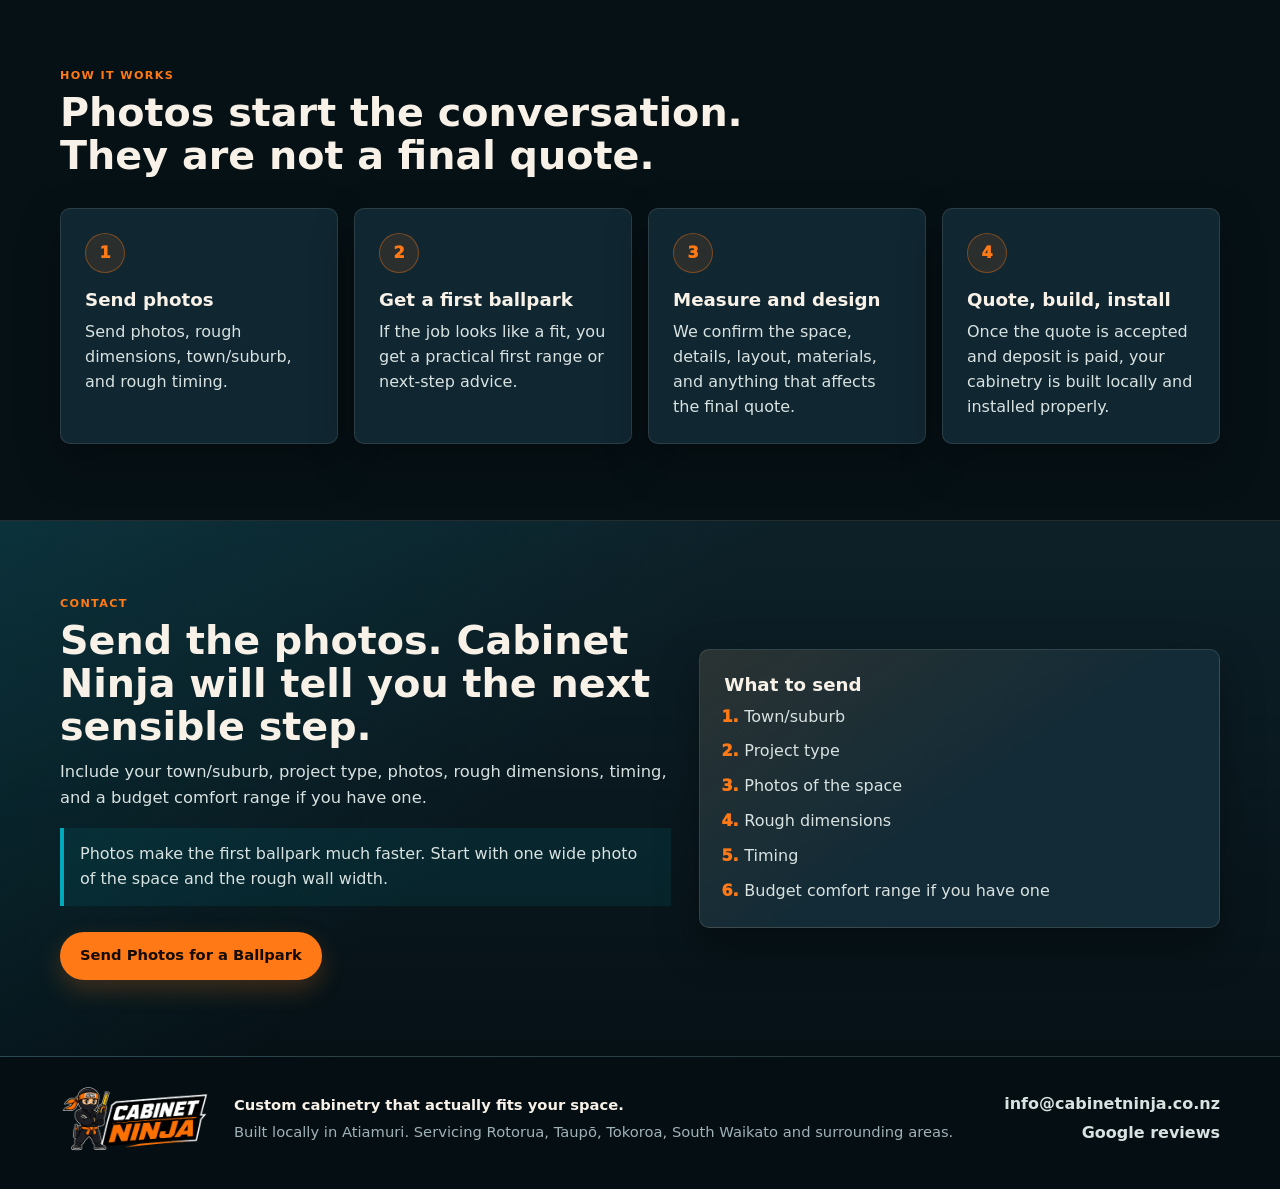
==== commit dfba2aad: "Link homepage services to laundry storage page" ====
--- a/index.html
+++ b/index.html
@@ -218,6 +218,7 @@
             <span class="service-mark">04</span>
             <h3>Laundry storage</h3>
             <p>Cabinets, shelves, and bench space that give laundry mess somewhere sensible to go.</p>
+            <a href="laundry-storage/" class="service-link">Laundry storage details</a>
           </article>
 
           <article class="service-card">
--- a/styles.css
+++ b/styles.css
@@ -856,6 +856,14 @@
   margin-bottom: 18px;
 }
 
+.plain-panel .scope-note {
+  margin: 22px 0 0;
+  padding: 14px 16px;
+  border-left: 4px solid var(--orange);
+  background: rgba(255, 122, 22, 0.08);
+  color: var(--soft);
+}
+
 .check-list {
   display: grid;
   gap: 11px;
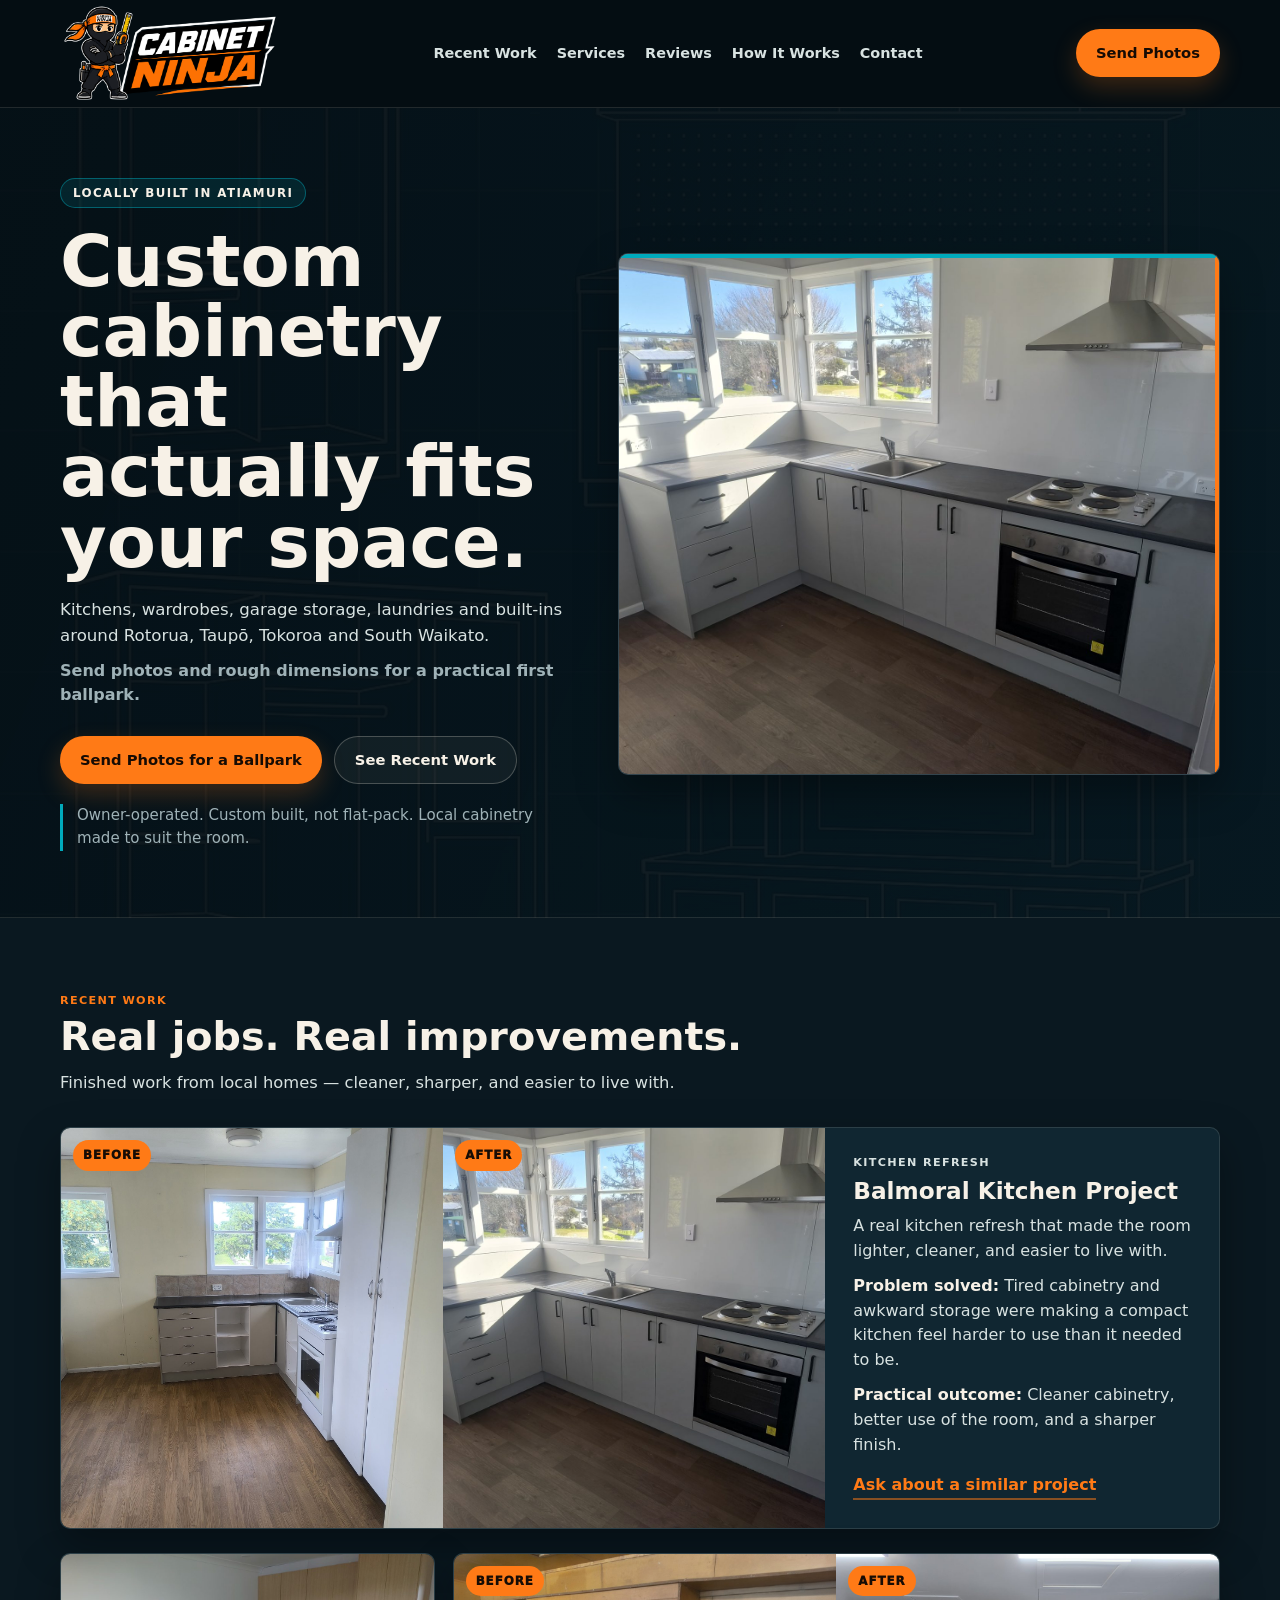
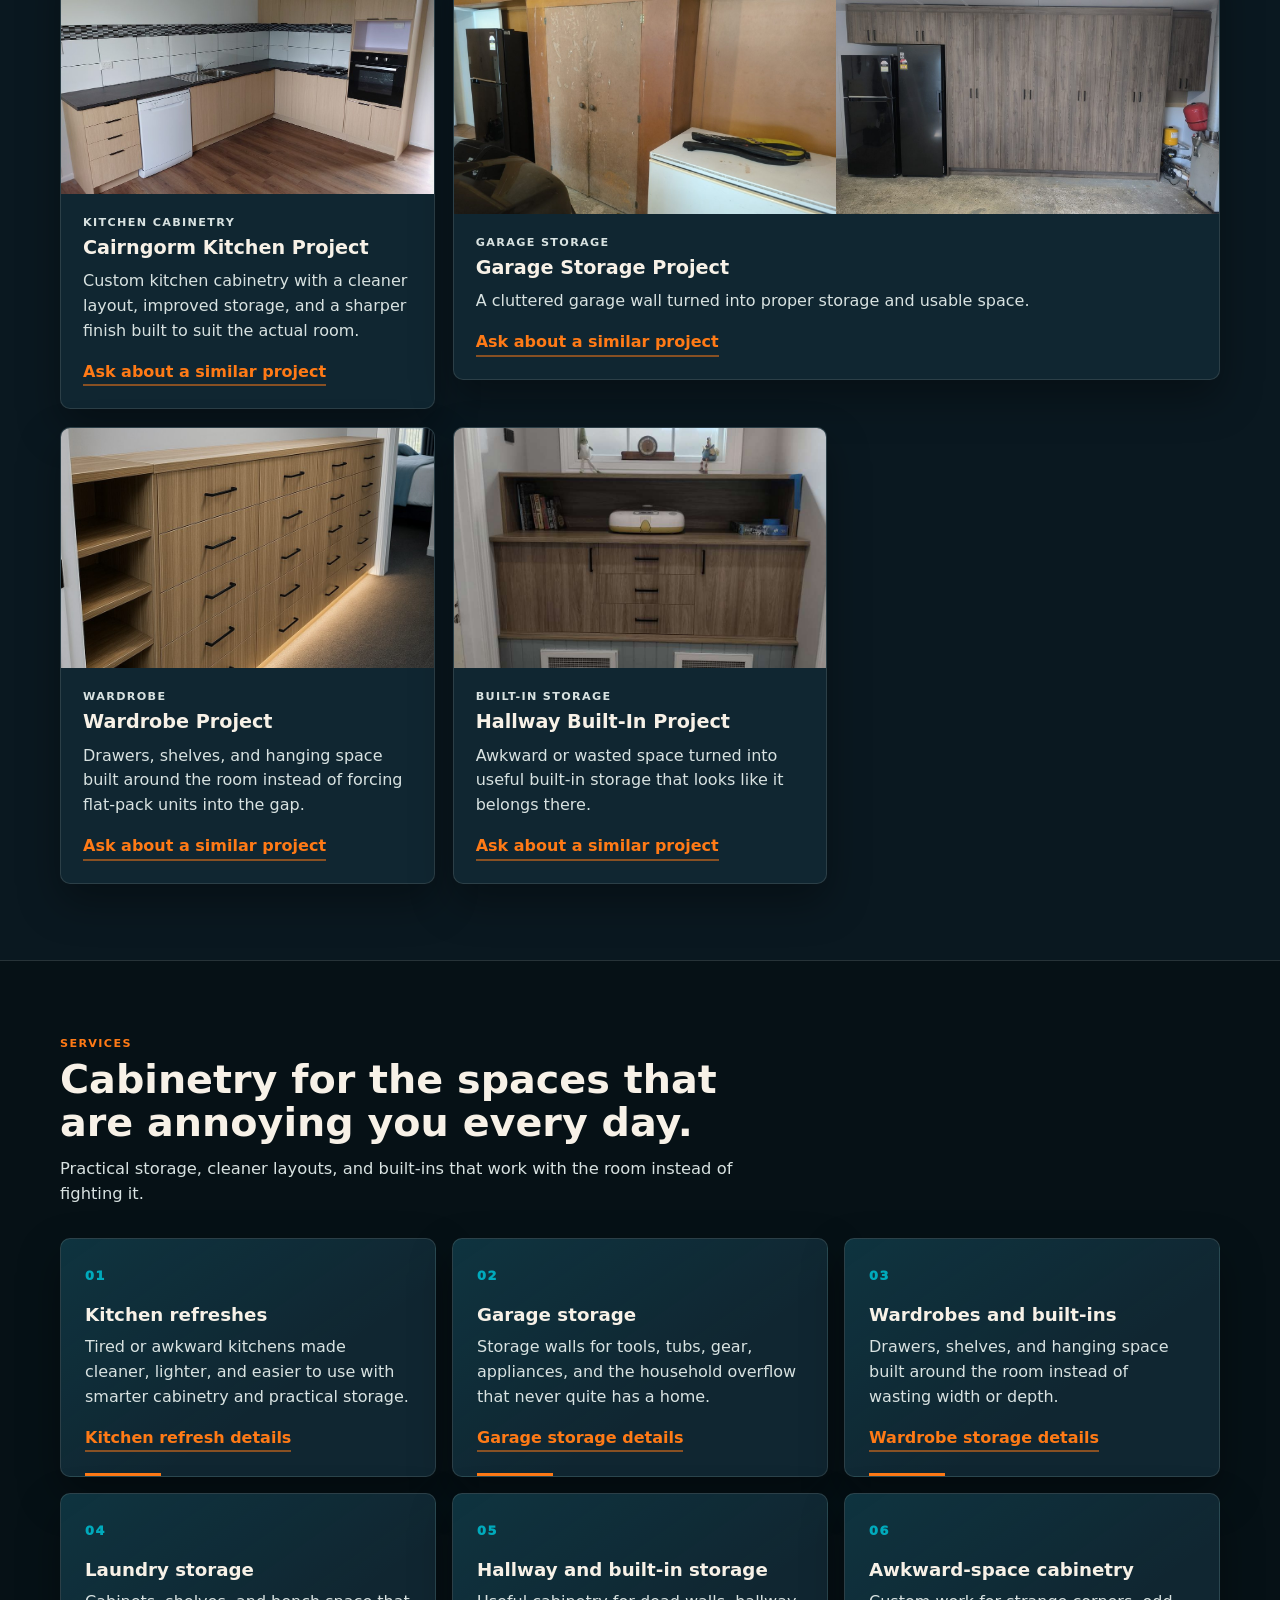
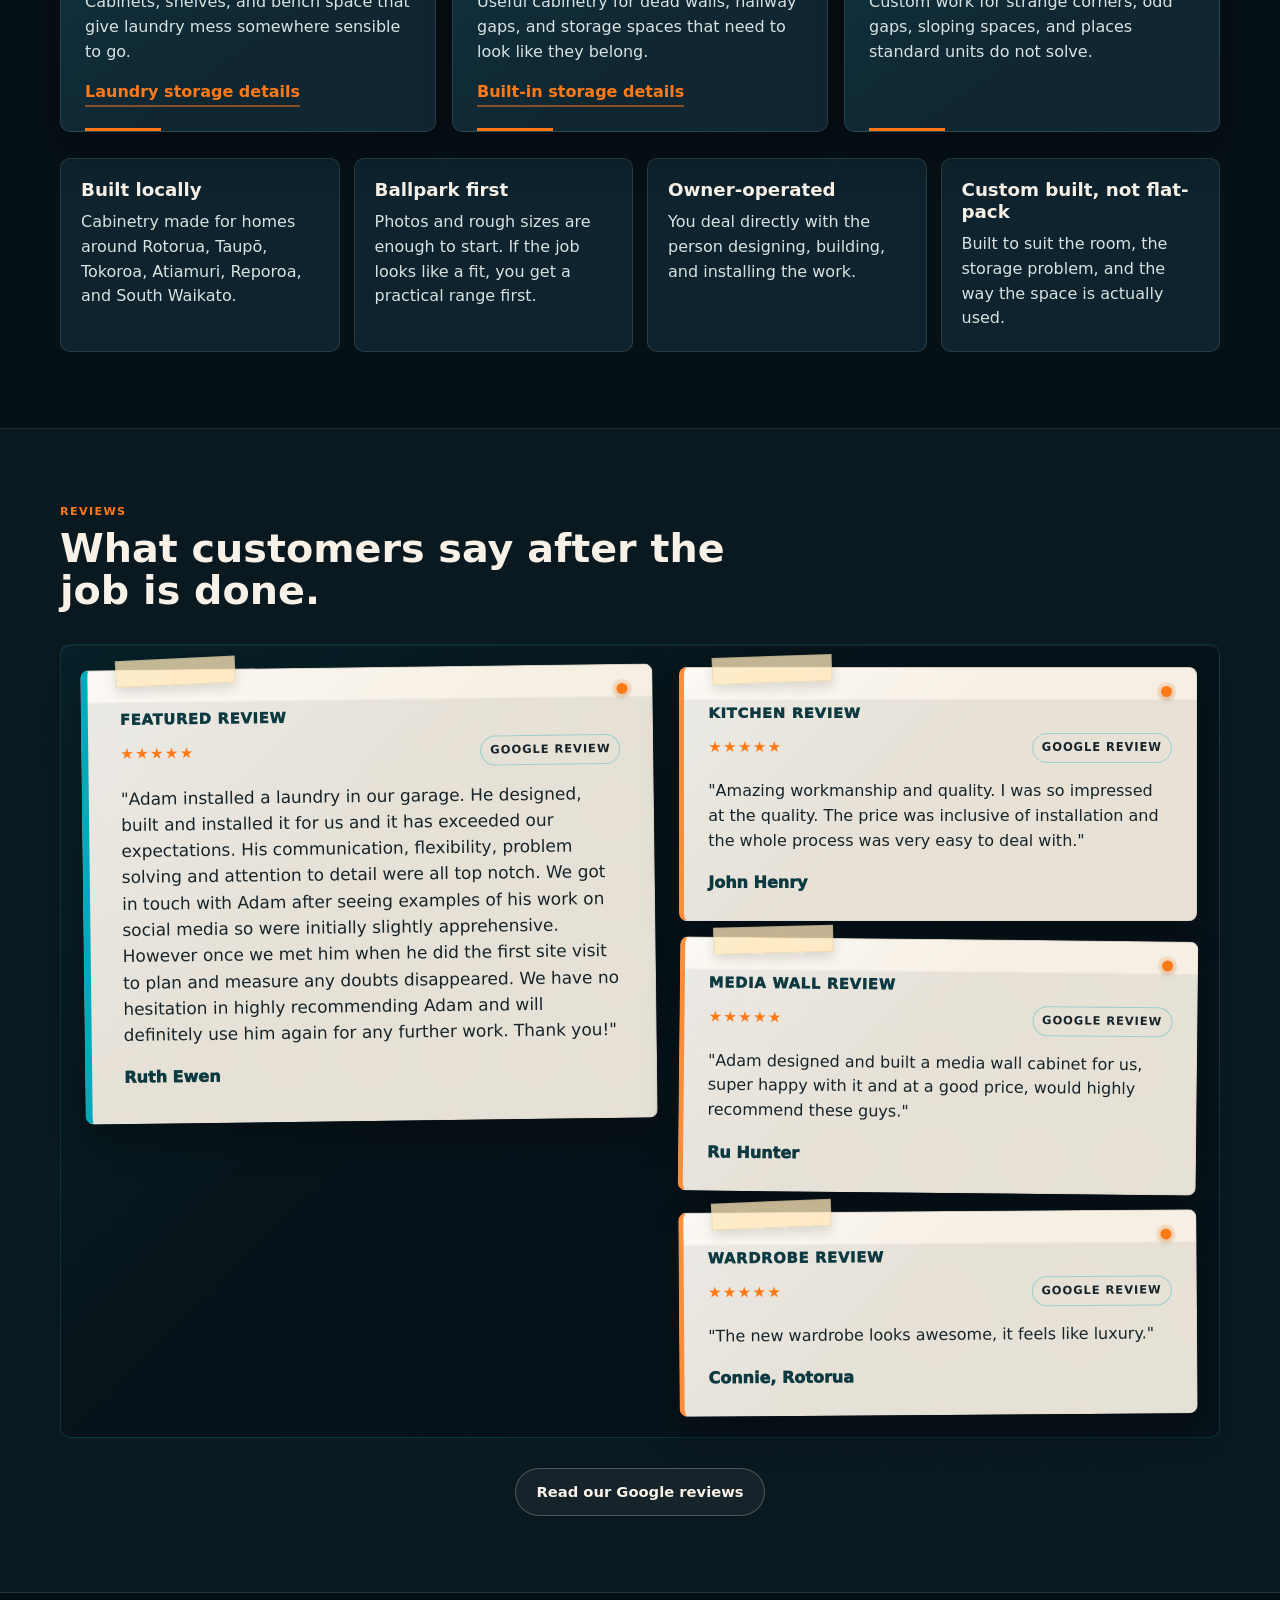
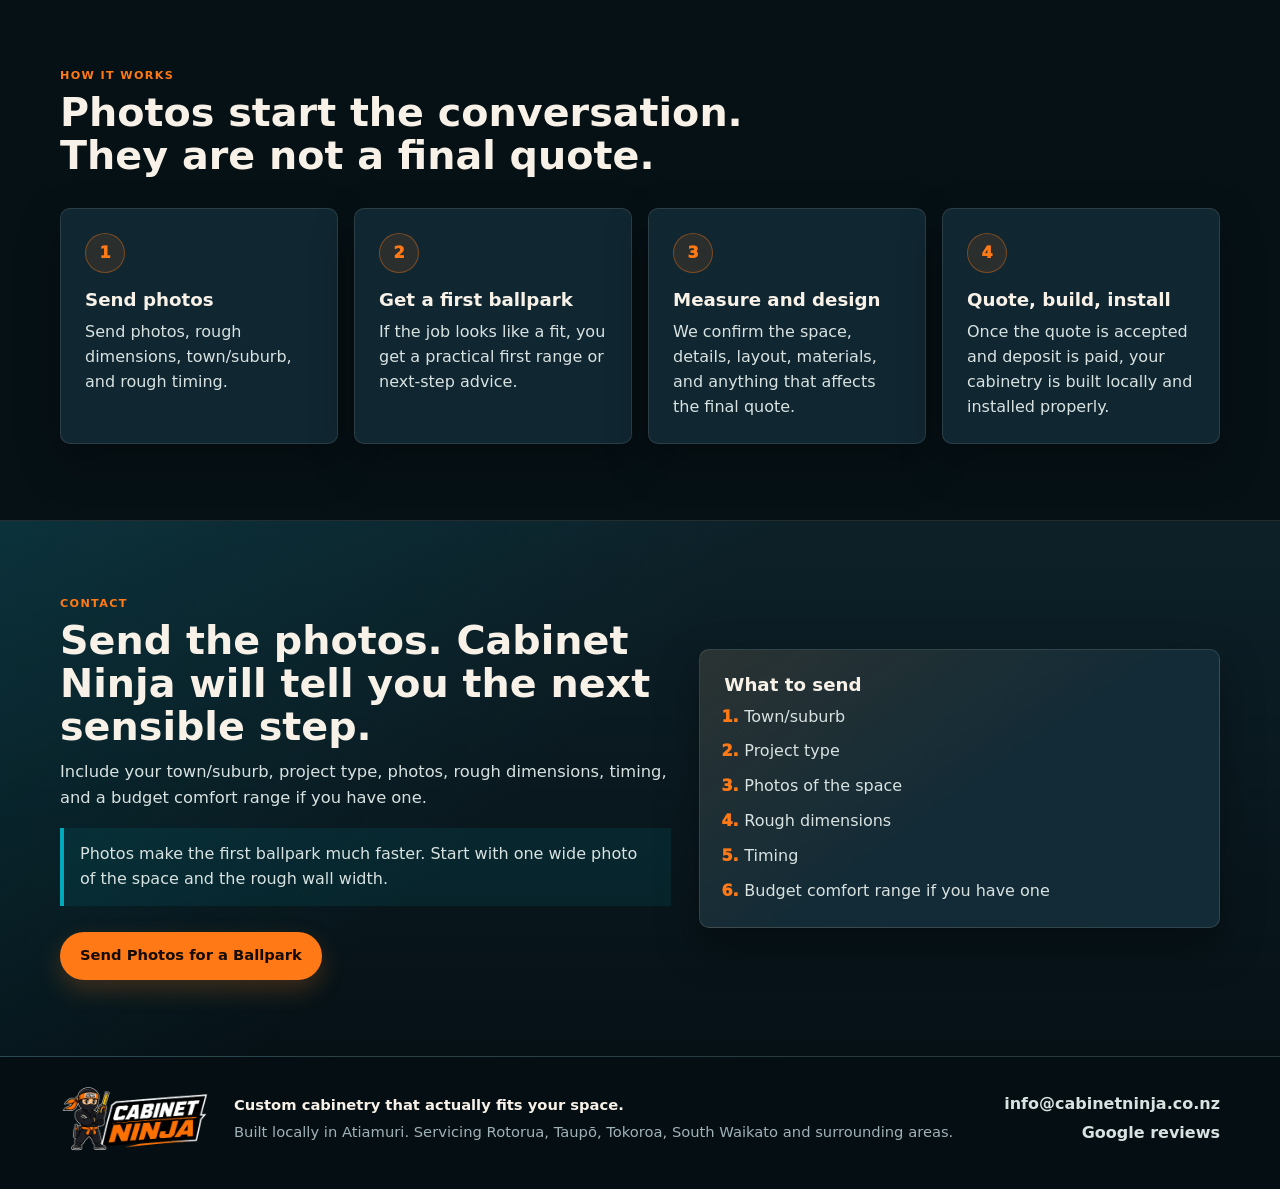
==== commit bd8a320f: "Update index.html" ====
--- a/index.html
+++ b/index.html
@@ -225,6 +225,7 @@
             <span class="service-mark">05</span>
             <h3>Hallway and built-in storage</h3>
             <p>Useful cabinetry for dead walls, hallway gaps, and storage spaces that need to look like they belong.</p>
+                        <a href="built-in-storage/" class="service-link">Built-in storage details</a>
           </article>
 
           <article class="service-card">
--- a/styles.css
+++ b/styles.css
@@ -337,6 +337,15 @@
   object-position: center 48%;
 }
 
+.laundry-page .hero-image.image-laundry-project,
+.laundry-page .before-after .image-laundry-project {
+  object-position: center 62%;
+}
+
+.laundry-page .before-after .image-laundry-before {
+  object-position: center 52%;
+}
+
 .before-after figcaption,
 .mini-before-after figcaption {
   position: absolute;
